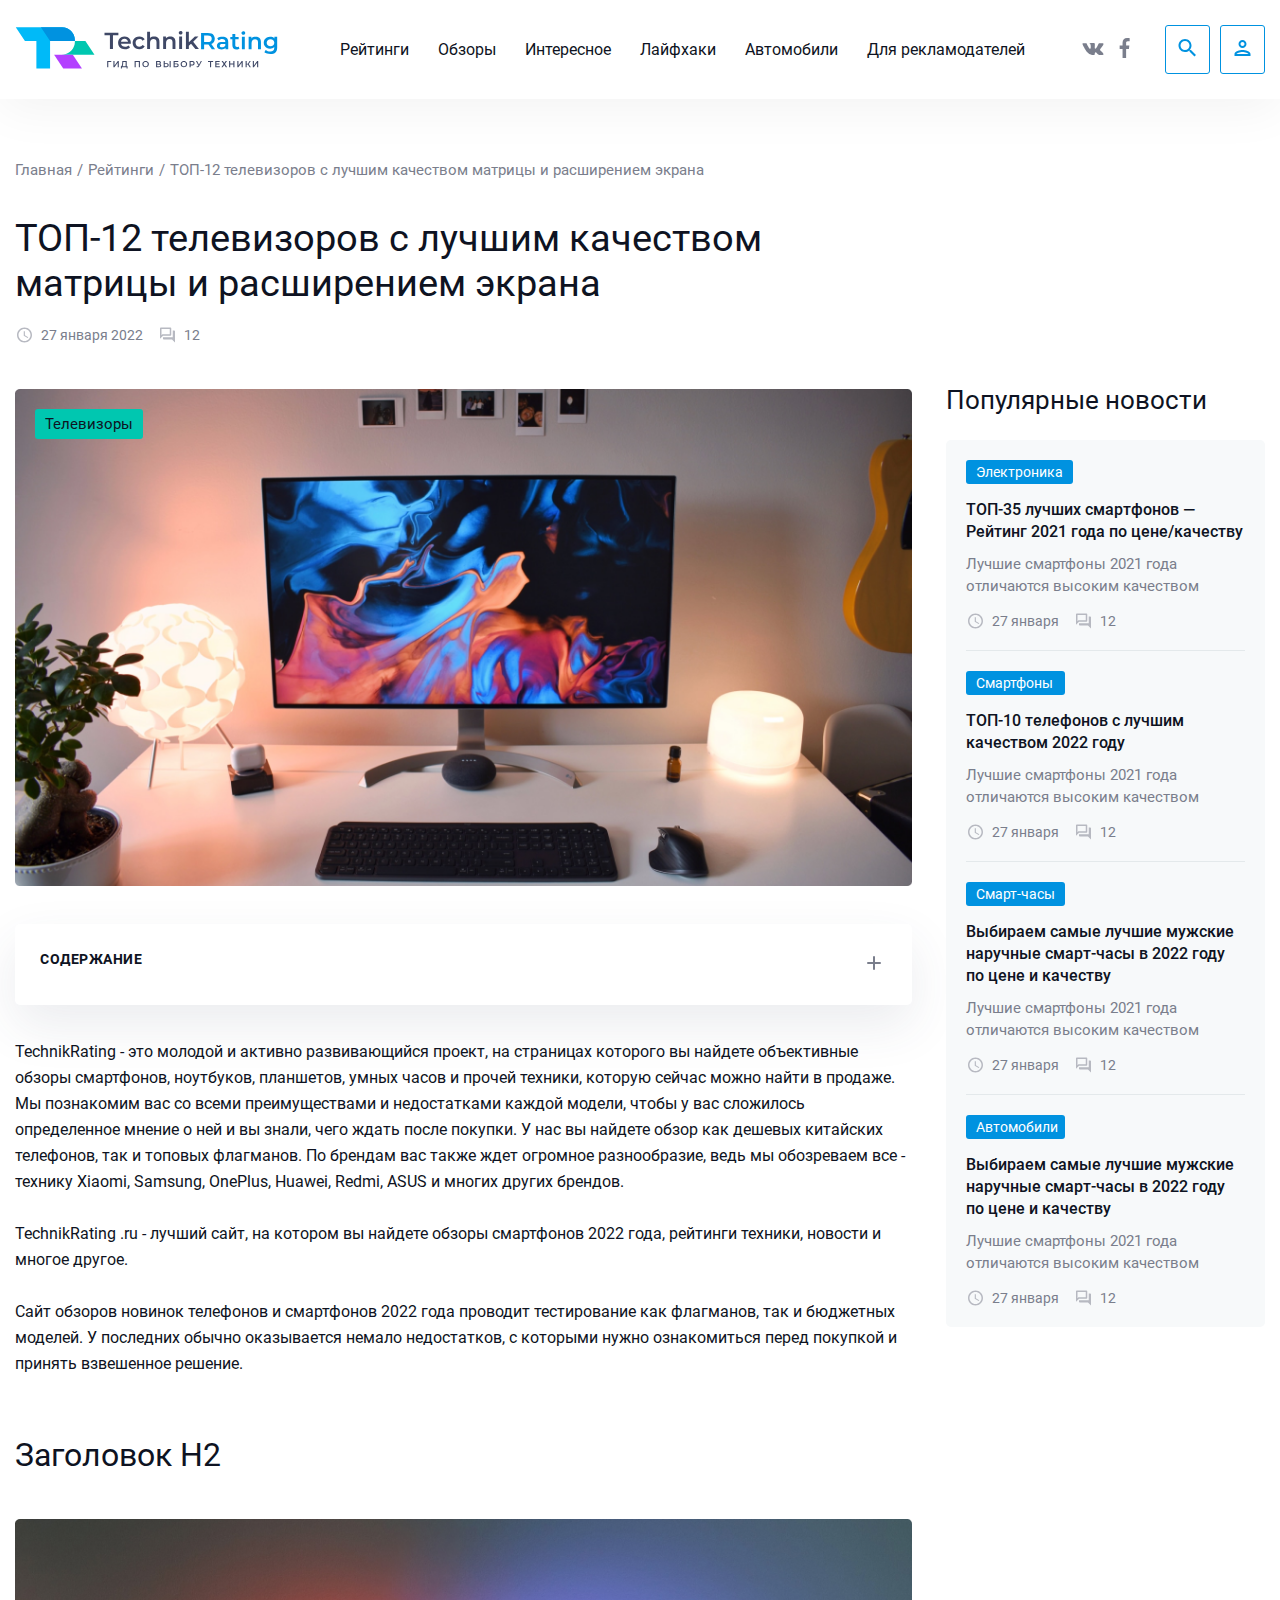
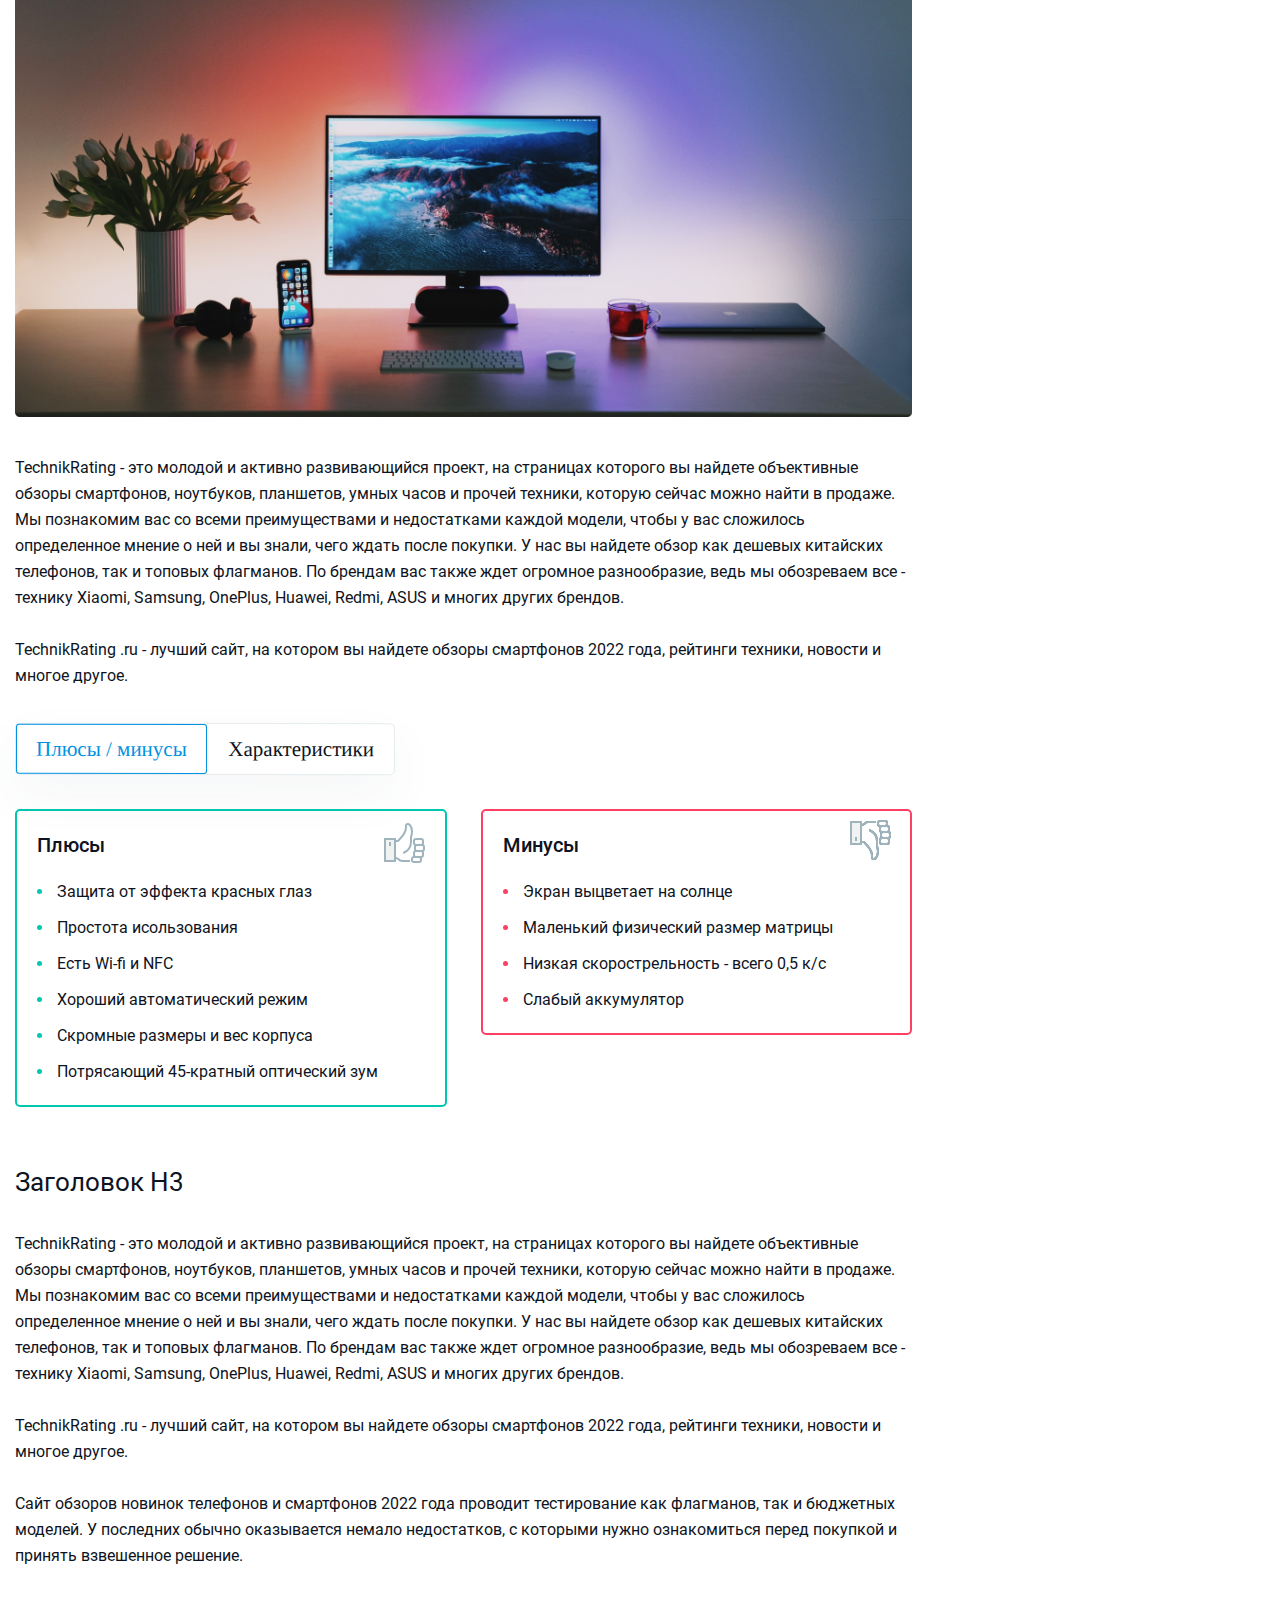
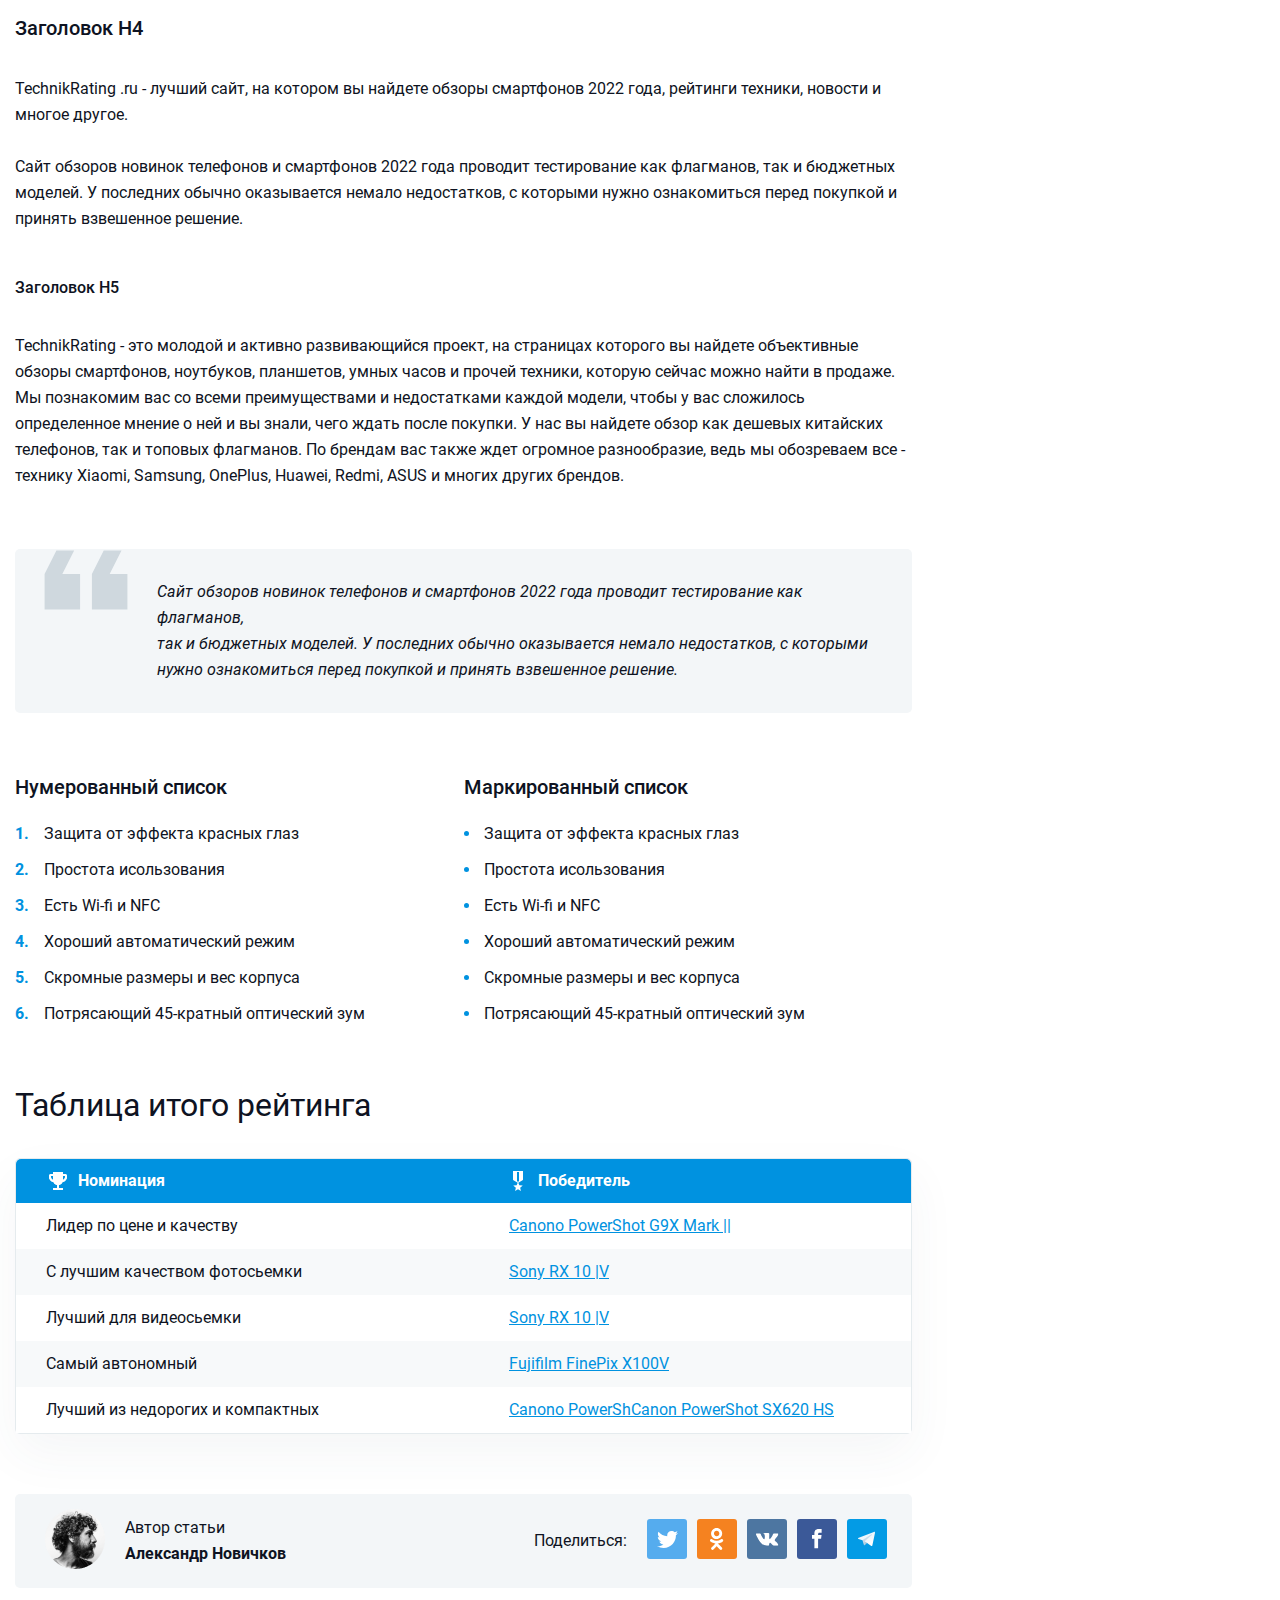
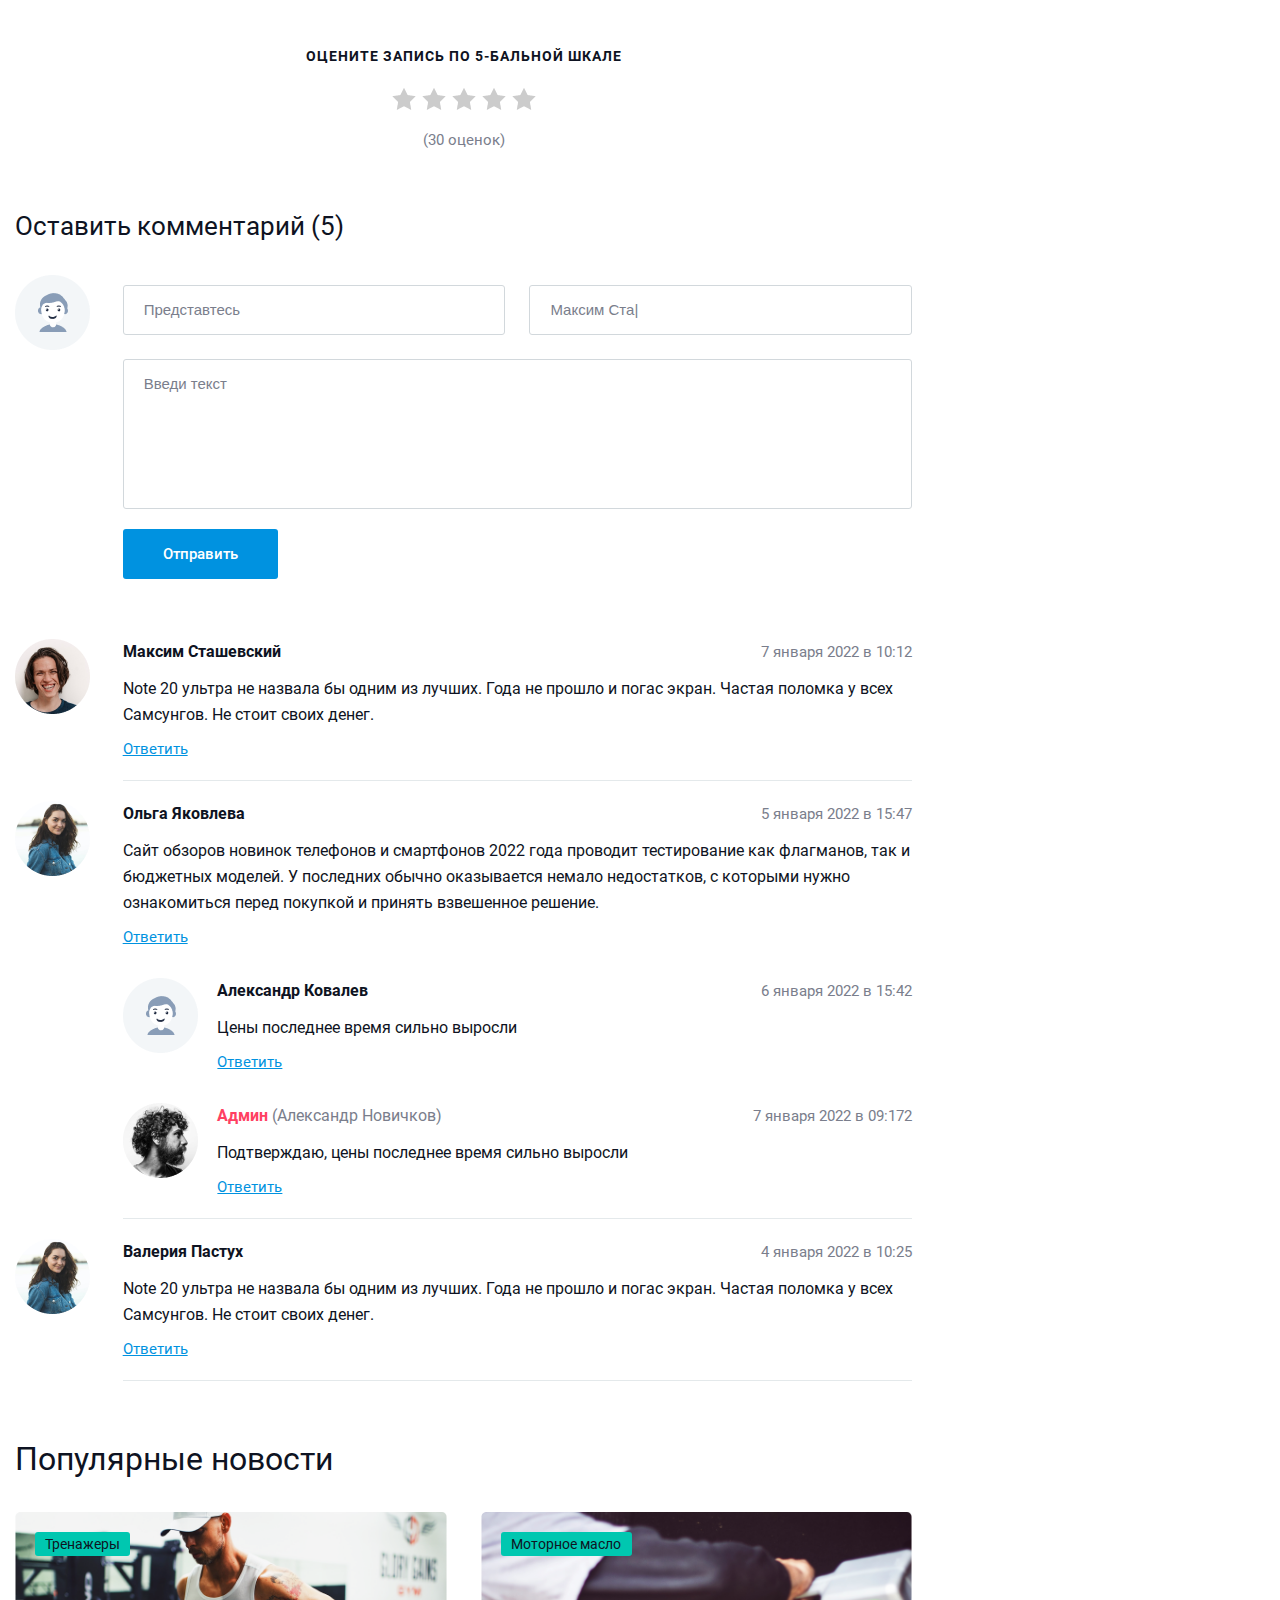
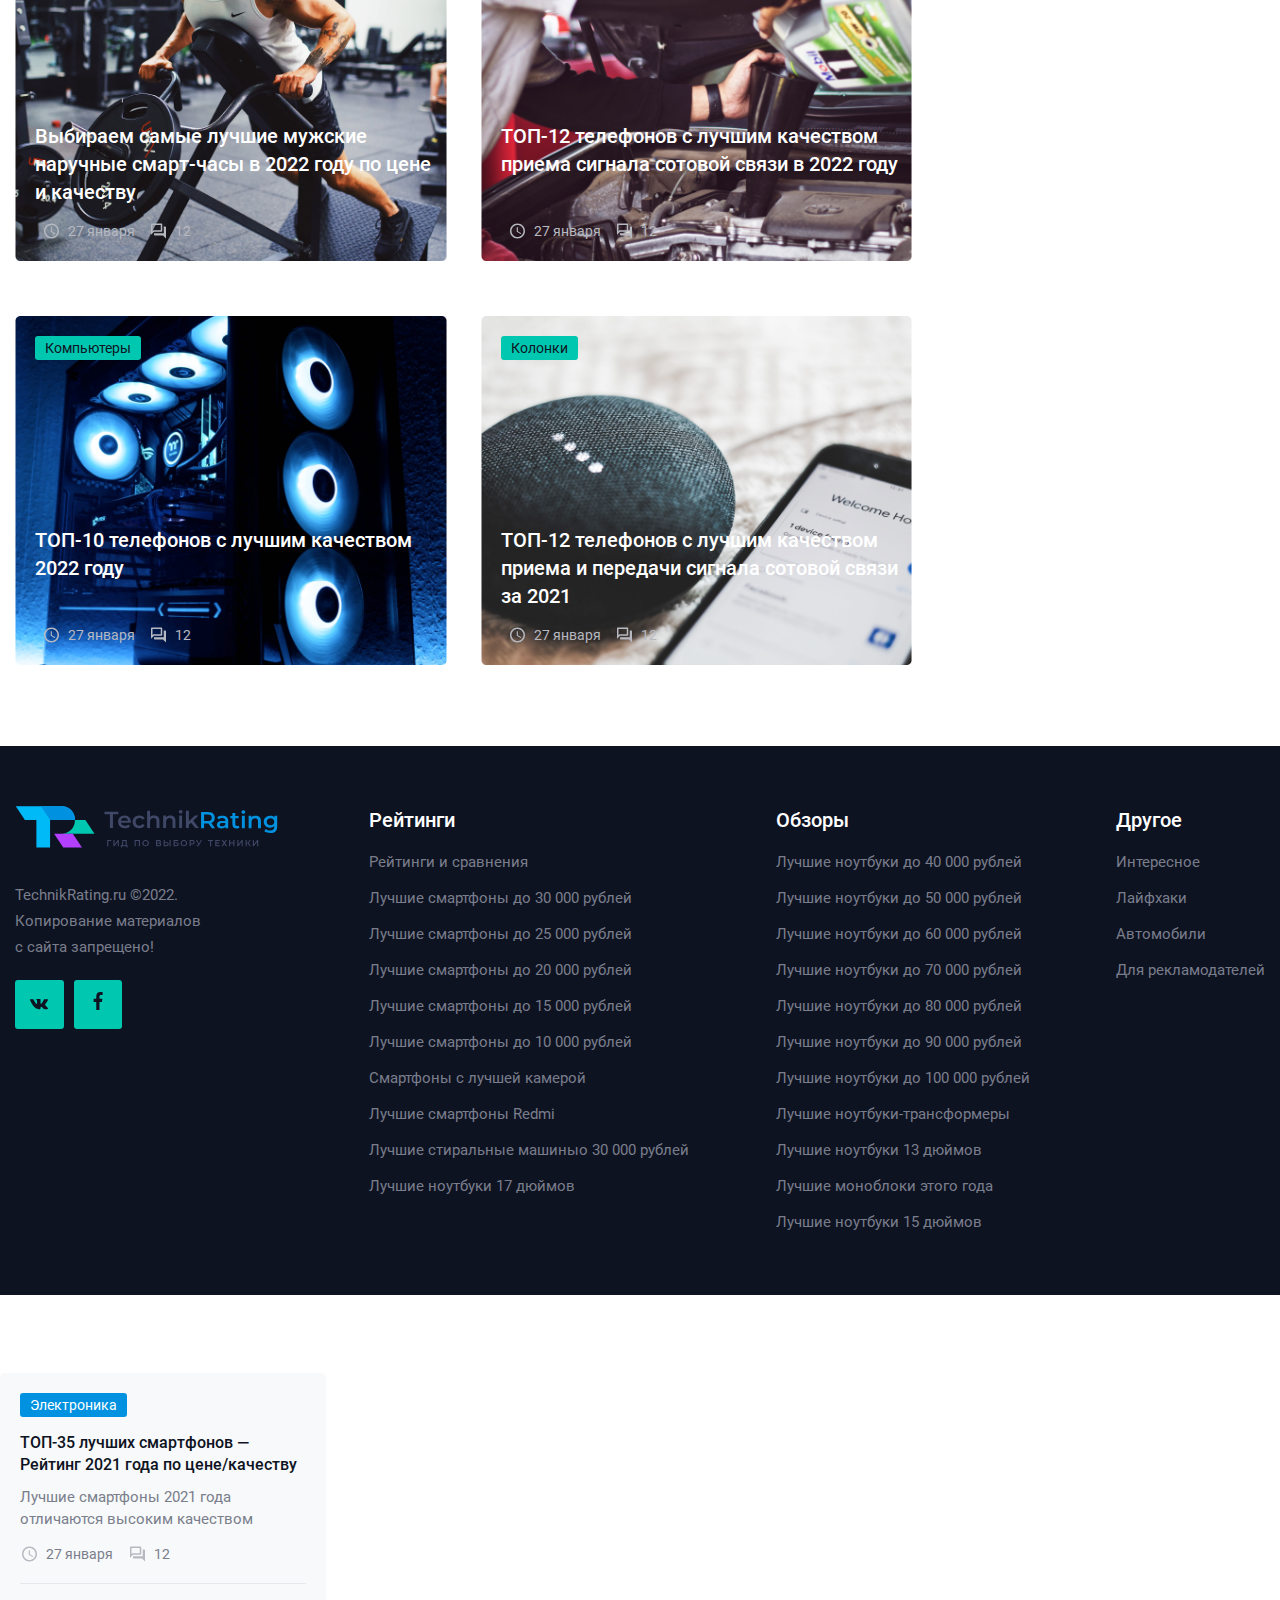
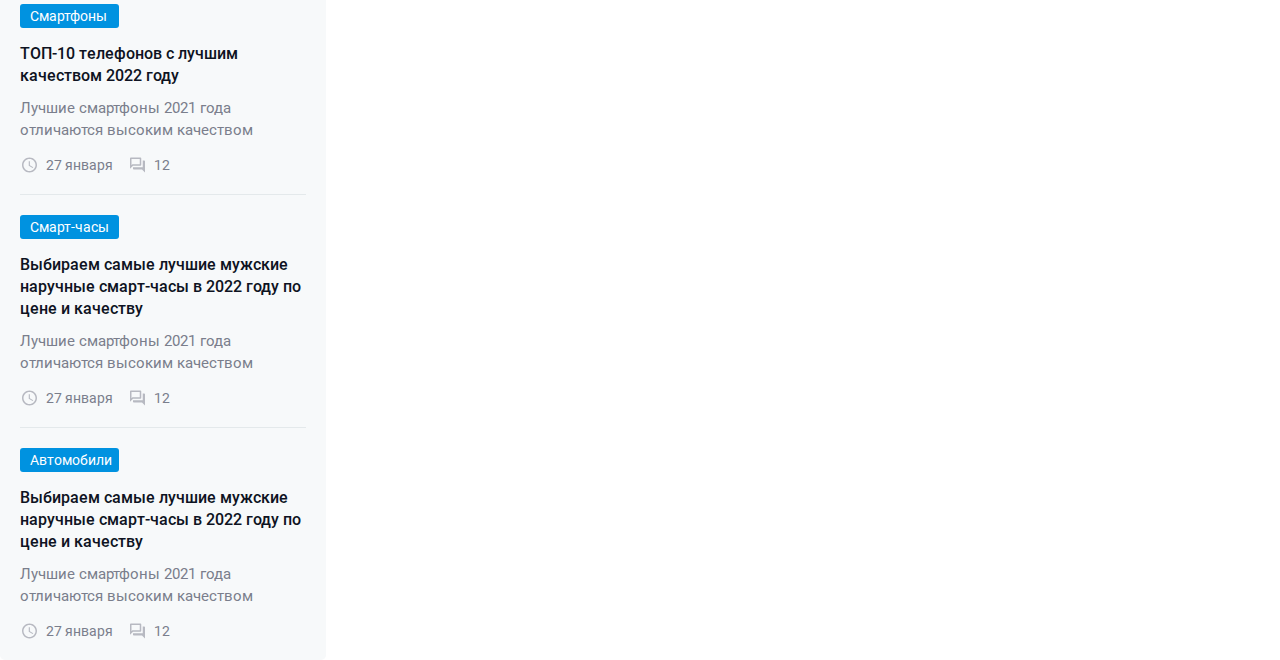
==== index2.html @ 838175ae "Add files via upload" ====
<!DOCTYPE html>
<html lang="en">
<head>
	<title></title>
	<meta charset="utf-8">
	<meta http-equiv="X-UA-Compatible" content="IE=edge">
  <meta name="viewport" content="width=device-width, initial-scale=1">
	<link rel="stylesheet" type="text/css" href="css/main.css">
	<link rel="stylesheet" type="text/css" href="css/media.css">
     
  
</head>
<body>
	<header class="header">






		<nav class="mt-mobile nav-open">
         
          	<div class="mt-munu-mb">
	          	
				<div class="header-navigation-wr">
					<div class="header-navigation">
						<div class="accordion">
			
							<div class="item">
							
								<p class="text">
									Рейтинги
									<svg width="12" height="11" class="icon" viewBox="0 0 12 11" fill="none" xmlns="http://www.w3.org/2000/svg">
									<g clip-path="url(#clip0_16_206)">
									<line x1="6" y1="2.18557e-08" x2="6" y2="11" stroke="#0E1322"/>
									<line x1="0.5" y1="5.5" x2="11.5" y2="5.5" stroke="#0E1322"/>
									</g>
									<defs>
									<clipPath id="clip0_16_206">
									<rect width="11" height="11" fill="white" transform="translate(0.5)"/>
									</clipPath>
									</defs>
									</svg>
								</p>
								
								<div class="hidden-box">
									<p>
										<ul class="accordion-ul">
											<li class="accordion-li">
												<a href="#">Смартфоны</a>
											</li>
											<li class="accordion-li">
												<a href="#">Компьютеры</a>
											</li>
											<li class="accordion-li">
												<a href="#">Смарт-часы</a>
											</li>
											<li class="accordion-li">
												<a href="#">Моторное масло</a>
											</li>
											<li class="accordion-li">
												<a href="#">Тренажеры</a>
											</li>
										</ul> 

									</p>
									
								</div>
							</div>

							<div class="item">
							
								<p class="text">
									Обзоры
									<svg width="12" height="11" class="icon" viewBox="0 0 12 11" fill="none" xmlns="http://www.w3.org/2000/svg">
									<g clip-path="url(#clip0_16_206)">
									<line x1="6" y1="2.18557e-08" x2="6" y2="11" stroke="#0E1322"/>
									<line x1="0.5" y1="5.5" x2="11.5" y2="5.5" stroke="#0E1322"/>
									</g>
									<defs>
									<clipPath id="clip0_16_206">
									<rect width="11" height="11" fill="white" transform="translate(0.5)"/>
									</clipPath>
									</defs>
									</svg>
								</p>
								
								<div class="hidden-box">
									<p>
										<ul class="accordion-ul">
											<li class="accordion-li">
												<a href="#">Смартфоны</a>
											</li>
											<li class="accordion-li">
												<a href="#">Компьютеры</a>
											</li>
											<li class="accordion-li">
												<a href="#">Смарт-часы</a>
											</li>
											<li class="accordion-li">
												<a href="#">Моторное масло</a>
											</li>
											<li class="accordion-li">
												<a href="#">Тренажеры</a>
											</li>
										</ul>

									</p>
									
								</div>
							</div>
						</div>
						<nav>
							<ul class="burger-ul">
								<li class="burger-li">
									<a href="#">Интересное</a>
								</li>
								<li class="burger-li">
									<a href="#">Автомобили</a>
								</li>
								<li class="burger-li">
									<a href="#">Для рекламодателей</a>
								</li>
							</ul>
						</nav>
						<div class="burger-buttons">
						<button class="header-button">
							<img src="images/search.svg" alt="">
						</button>
						<button class="header-button2">
							<img src="images/chel.svg" alt="">
							<img src="images/chel-h.svg" alt="">
						</button>
						</div>
						<div class="burger-social">
							<ul class="header-ul">
							<li class="header-li2">
								<a href="#">
									<img src="images/header-link.svg" alt="">
									<img src="images/header-link-h.svg" alt="">
								</a>
							</li>
							<li class="header-li2">
								<a href="#">
									<img src="images/header-link2.svg" alt="">
									<img src="images/header-link2-h.svg" alt="">
								</a>
							</li> 
						</ul>
						</div>
					
					</div>
						
				</div>	
			</div>	
             

 
          

        </nav>

   

      
   


		<div class="container">
			<div class="header-wrap">
				<div class="burger">
			        <i><svg width="45" height="45" viewBox="0 0 45 45" fill="none" xmlns="http://www.w3.org/2000/svg">
					<rect x="0.5" y="0.5" width="44" height="44" rx="2.5" fill="white" stroke="#0092E0"/>
					<path d="M14 29H32V27H14V29ZM14 24H32V22H14V24ZM14 17V19H32V17H14Z" fill="#0092E0"/>
					</svg>
					</i>
			        <i><svg width="45" height="45" viewBox="0 0 45 45" fill="none" xmlns="http://www.w3.org/2000/svg">
					<rect width="45" height="45" rx="3" fill="#0092E0"/>
					<path d="M30 17.41L28.59 16L23 21.59L17.41 16L16 17.41L21.59 23L16 28.59L17.41 30L23 24.41L28.59 30L30 28.59L24.41 23L30 17.41Z" fill="white"/>
					</svg>

			        </i> 
			      </div>
				<div class="header-logo">
					<a href="#">
						<img src="images/logo.svg" alt="">
					</a>
				</div>
				<div class="header-nav">
					<div class="main-menu hidden-xs">
						<nav>
							<ul class="menu">
								<li><a href="#">Рейтинги <i class="fa fa-angle-down" aria-hidden="true"></i></a>
								    <ul>
								    	<li><a href="#">Рейтинги и сравнения</a></li>
                                        <li><a href="#">Лучшие смартфоны до 30 000 рублей<span><i class="fa fa-angle-right"></i></span></a>
										    <ul>
												<li><a href="#">Лучшие смартфоны Redmi</a></li>
												<li><a href="#">Лучшие стиральные машиныо 30 000 рублей</a></li>
												<li><a href="#">Лучшие ноутбуки 17 дюймов</a></li>
											</ul>
										</li>
										<li><a href="#">Лучшие смартфоны до 25 000 рублей<span><i class="fa fa-angle-right"></i></span></a>
										    <ul>
												<li><a href="#">Лучшие смартфоны Redmi</a></li>
												<li><a href="#">Лучшие стиральные машиныо 30 000 рублей</a></li>
												<li><a href="#">Лучшие ноутбуки 17 дюймов</a></li>
											</ul>
										</li>
										<li><a href="#">Лучшие смартфоны до 20 000 рублей</a></li>
										<li><a href="#">Лучшие смартфоны до 15 000 рублей<span><i class="fa fa-angle-right"></i></span></a>
										    <ul>
												<li><a href="#">Лучшие смартфоны Redmi</a></li>
												<li><a href="#">Лучшие стиральные машиныо 30 000 рублей</a></li>
												<li><a href="#">Лучшие ноутбуки 17 дюймов</a></li>
											</ul>
										</li>
										<li><a href="#">Лучшие смартфоны до 10 000 рублей</a></li>
										<li><a href="#">Смартфоны с лучшей камерой</a></li>
										<li><a href="#">Лучшие смартфоны Redmi</a></li>
										<li><a href="#">Лучшие стиральные машиныо 30 000 рублей</a></li>
										<li><a href="#">Лучшие ноутбуки 17 дюймов</a></li>
									</ul>
								</li>
								<li><a href="#">Обзоры <i class="fa fa-angle-down" aria-hidden="true"></i></a>
								    <ul>
								    	<li><a href="#">Рейтинги и сравнения</a></li>
                                        <li><a href="#">Лучшие смартфоны до 30 000 рублей<span><i class="fa fa-angle-right"></i></span></a>
										    <ul>
												<li><a href="#">Лучшие смартфоны Redmi</a></li>
												<li><a href="#">Лучшие стиральные машиныо 30 000 рублей</a></li>
												<li><a href="#">Лучшие ноутбуки 17 дюймов</a></li>
											</ul>
										</li>
										<li><a href="#">Лучшие смартфоны до 25 000 рублей<span><i class="fa fa-angle-right"></i></span></a>
										    <ul>
												<li><a href="#">Лучшие смартфоны Redmi</a></li>
												<li><a href="#">Лучшие стиральные машиныо 30 000 рублей</a></li>
												<li><a href="#">Лучшие ноутбуки 17 дюймов</a></li>
											</ul>
										</li>
										<li><a href="#">Лучшие смартфоны до 20 000 рублей</a></li>
										<li><a href="#">Лучшие смартфоны до 15 000 рублей<span><i class="fa fa-angle-right"></i></span></a>
										    <ul>
												<li><a href="#">Лучшие смартфоны Redmi</a></li>
												<li><a href="#">Лучшие стиральные машиныо 30 000 рублей</a></li>
												<li><a href="#">Лучшие ноутбуки 17 дюймов</a></li>
											</ul>
										</li>
										<li><a href="#">Лучшие смартфоны до 10 000 рублей</a></li>
										<li><a href="#">Смартфоны с лучшей камерой</a></li>
										<li><a href="#">Лучшие смартфоны Redmi</a></li>
										<li><a href="#">Лучшие стиральные машиныо 30 000 рублей</a></li>
										<li><a href="#">Лучшие ноутбуки 17 дюймов</a></li>
									</ul>
								</li>
								<li><a href="#">Интересное</a></li>
								<li><a href="#">Лайфхаки</a></li>
								<li><a href="#">Автомобили</a></li>
								<li><a href="#">Для рекламодателей</a></li>
								
							</ul>
						</nav>
					</div>
				</div>
				<div class="header-links">
					<div class="header-link">
						<ul class="header-ul">
							<li class="header-li2">
								<a href="#">
									<img src="images/header-link.svg" alt="">
									<img src="images/header-link-h.svg" alt="">
								</a>
							</li>
							<li class="header-li2">
								<a href="#">
									<img src="images/header-link2.svg" alt="">
									<img src="images/header-link2-h.svg" alt="">
								</a>
							</li> 
						</ul>
					</div>
					<div class="header-buttons">
						<button class="header-button">
							<img src="images/search.svg" alt="">
						</button>
						<button class="header-button2">
							<img src="images/chel.svg" alt="">
							<img src="images/chel-h.svg" alt="">
						</button>
					</div>
				</div>
			</div>
		</div>
	</header>


	<section class="internal">
		<div class="container">
			<div class="internal-wrap">
			<div class="internal-left">
				<div class="internal-link-wrap">
					<a class="internal-link" href="#">
						Главная
					</a>
					<p class="internal-link-defiz">/</p>
					<a class="internal-link" href="#">
						Рейтинги
					</a>
					<p class="internal-link-defiz">/</p>
					<a class="internal-link" href="#">
						ТОП-12 телевизоров с лучшим качеством матрицы и расширением экрана
					</a>
				</div>
				<div class="internal-title">
					ТОП-12 телевизоров с лучшим качеством матрицы и расширением экрана
				</div>
				<div class="internal-info-wrap">
					<div class="work-link-data">
						<img src="images/data2.svg" alt="">
						27 января 2022
					</div>
					<div class="work-link-comment">
						<img src="images/komment2.svg" alt="">
						12
					</div>
				</div>
				<div class="internal-img">
					<img src="images/internal-img.png" alt="">
					<div class="internal-absolute">Телевизоры</div>
				</div>
				<div class="internal-accordion">
					<div class="accordion-border">
						<div class='sidebar-1'> 
				  		<div class='sidebar-menu2'>Содержание<div class='expand'></div></div>
						<div class='sub-menu'>
				  		<div class="content-wrap">
				  			<div class="content-number">1.</div>
				  			<a class="content-link" href="#">
				  				Рейтинг лучших видеокамер 2021-2022 года
				  			</a>
				  		</div>
				  		<div class="content-wrap">
				  			<div class="content-number">2.</div>
				  			<a class="content-link" href="#">
				  				Как выбрать видеокамеру?
				  			</a>
				  		</div>
				  		<div class="content-wrap">
				  			<div class="content-number">3.</div>
				  			<a class="content-link" href="#">
				  				Лучшие видеокамеры по цене/качеству на 2021-2022 год
				  			</a>
				  		</div>
				  		<div class="content-wrap2">
				  			<div class="content-number">3.1</div>
				  			<a class="content-link" href="#">
				  				Лучшие видеокамеры по цене/качеству на 2021-2022 год
				  			</a>
				  		</div>
				  		<div class="content-wrap2">
				  			<div class="content-number">3.2</div>
				  			<a class="content-link" href="#">
				  				Лучшие видеокамеры по цене/качеству на 2021-2022 год
				  			</a>
				  		</div>
				  		<div class="content-wrap2">
				  			<div class="content-number">3.3</div>
				  			<a class="content-link" href="#">
				  				Лучшие видеокамеры по цене/качеству на 2021-2022 год
				  			</a>
				  		</div>
				  		<div class="content-wrap2">
				  			<div class="content-number">3.4</div>
				  			<a class="content-link" href="#">
				  				Лучшие видеокамеры по цене/качеству на 2021-2022 год
				  			</a>
				  		</div>
				  		<div class="content-wrap">
				  			<div class="content-number">4.</div>
				  			<a class="content-link" href="#">
				  				Лучшие Full HD 1080p видеокамеры
				  			</a>
				  		</div>
						</div>

						</div>
					</div>
				</div>
				<div class="internal-suptitle">
					TechnikRating - это молодой и активно развивающийся проект, на страницах которого вы найдете объективные обзоры смартфонов, ноутбуков, планшетов, умных часов и прочей техники, которую сейчас можно найти в продаже. Мы познакомим вас со всеми преимуществами и недостатками каждой модели, чтобы у вас сложилось определенное мнение о ней и вы знали, чего ждать после покупки. У нас вы найдете обзор как дешевых китайских телефонов, так и топовых флагманов. По брендам вас также ждет огромное разнообразие, ведь мы обозреваем все - технику Xiaomi, Samsung, OnePlus, Huawei, Redmi, ASUS и многих других брендов. <br><br>TechnikRating .ru - лучший сайт, на котором вы найдете обзоры смартфонов 2022 года, рейтинги техники, новости и многое другое. <br><br>Сайт обзоров новинок телефонов и смартфонов 2022 года проводит тестирование как флагманов, так и бюджетных моделей. У последних обычно оказывается немало недостатков, с которыми нужно ознакомиться перед покупкой и принять взвешенное решение.
				</div>
				<div class="internal-title2">
					Заголовок H2
				</div>
				<div class="internal-img">
					<img src="images/internal-img2.png" alt="">
				</div>
				<div class="internal-suptitle">
					TechnikRating - это молодой и активно развивающийся проект, на страницах которого вы найдете объективные обзоры смартфонов, ноутбуков, планшетов, умных часов и прочей техники, которую сейчас можно найти в продаже. Мы познакомим вас со всеми преимуществами и недостатками каждой модели, чтобы у вас сложилось определенное мнение о ней и вы знали, чего ждать после покупки. У нас вы найдете обзор как дешевых китайских телефонов, так и топовых флагманов. По брендам вас также ждет огромное разнообразие, ведь мы обозреваем все - технику Xiaomi, Samsung, OnePlus, Huawei, Redmi, ASUS и многих других брендов. <br><br>TechnikRating .ru - лучший сайт, на котором вы найдете обзоры смартфонов 2022 года, рейтинги техники, новости и многое другое.
				</div>
				<div class="internal-tabs">
					<ul class="tabs">
		              <li class="tab-link current" data-tab="tab-1">Плюсы / минусы</li>
		              <li class="tab-link mobila-padding" data-tab="tab-2">Характеристики</li>
		             
		              
            		</ul>
            		<div id="tab-1" class="tab-content current">
            			<div class="tab-wrap">
            				<div class="tab-block">
            					<div class="tab-border">
            						<div class="tab-title">
            							Плюсы
            						</div>
            						<div class="tab-plus-block">
            							<div class="plus-block-wrap">
            								<div class="tab-elipse"></div>
            								<div class="tab-suptitle">
            									Защита от эффекта красных глаз
            								</div>
            							</div>
            							<div class="plus-block-wrap">
            								<div class="tab-elipse"></div>
            								<div class="tab-suptitle">
            									Простота исользования
            								</div>
            							</div>
            							<div class="plus-block-wrap">
            								<div class="tab-elipse"></div>
            								<div class="tab-suptitle">
            									Есть Wi-fi и NFC
            								</div>
            							</div>
            							<div class="plus-block-wrap">
            								<div class="tab-elipse"></div>
            								<div class="tab-suptitle">
            									Хороший автоматический режим
            								</div>
            							</div>
            							<div class="plus-block-wrap">
            								<div class="tab-elipse"></div>
            								<div class="tab-suptitle">
            									Скромные размеры и вес корпуса
            								</div>
            							</div>
            							<div class="plus-block-wrap">
            								<div class="tab-elipse"></div>
            								<div class="tab-suptitle">
            									Потрясающий 45-кратный оптический зум
            								</div>
            							</div>
            						</div>
            					</div>
            				</div>
            				<div class="tab-block2">
            					<div class="tab-border2">
            						<div class="tab-title">
            							Минусы
            						</div>
            						<div class="tab-plus-block">
            							<div class="plus-block-wrap">
            								<div class="tab-elipse2"></div>
            								<div class="tab-suptitle">
            									Экран выцветает на солнце
            								</div>
            							</div>
            							<div class="plus-block-wrap">
            								<div class="tab-elipse2"></div>
            								<div class="tab-suptitle">
            									Маленький физический размер матрицы
            								</div>
            							</div>
            							<div class="plus-block-wrap">
            								<div class="tab-elipse2"></div>
            								<div class="tab-suptitle">
            									Низкая скорострельность - всего 0,5 к/с
            								</div>
            							</div>
            							<div class="plus-block-wrap">
            								<div class="tab-elipse2"></div>
            								<div class="tab-suptitle">
            									Слабый аккумулятор
            								</div>
            							</div>
            							
            							
            						</div>
            					</div>
            				</div>
            			</div>
		            </div>
		            <div id="tab-2" class="tab-content">

		            </div>
				</div>
				<div class="internal-title3">Заголовок H3</div>
				<div class="internal-suptitle">
					TechnikRating - это молодой и активно развивающийся проект, на страницах которого вы найдете объективные обзоры смартфонов, ноутбуков, планшетов, умных часов и прочей техники, которую сейчас можно найти в продаже. Мы познакомим вас со всеми преимуществами и недостатками каждой модели, чтобы у вас сложилось определенное мнение о ней и вы знали, чего ждать после покупки. У нас вы найдете обзор как дешевых китайских телефонов, так и топовых флагманов. По брендам вас также ждет огромное разнообразие, ведь мы обозреваем все - технику Xiaomi, Samsung, OnePlus, Huawei, Redmi, ASUS и многих других брендов. <br><br>TechnikRating .ru - лучший сайт, на котором вы найдете обзоры смартфонов 2022 года, рейтинги техники, новости и многое другое. <br><br>Сайт обзоров новинок телефонов и смартфонов 2022 года проводит тестирование как флагманов, так и бюджетных моделей. У последних обычно оказывается немало недостатков, с которыми нужно ознакомиться перед покупкой и принять взвешенное решение.
				</div>
				<div class="internal-title4">Заголовок H4</div>
				<div class="internal-suptitle">
					TechnikRating .ru - лучший сайт, на котором вы найдете обзоры смартфонов 2022 года, рейтинги техники, новости и многое другое. <br><br>Сайт обзоров новинок телефонов и смартфонов 2022 года проводит тестирование как флагманов, так и бюджетных моделей. У последних обычно оказывается немало недостатков, с которыми нужно ознакомиться перед покупкой и принять взвешенное решение.
				</div>
				<div class="internal-title5">Заголовок H5</div>
				<div class="internal-suptitle">
					TechnikRating - это молодой и активно развивающийся проект, на страницах которого вы найдете объективные обзоры смартфонов, ноутбуков, планшетов, умных часов и прочей техники, которую сейчас можно найти в продаже. Мы познакомим вас со всеми преимуществами и недостатками каждой модели, чтобы у вас сложилось определенное мнение о ней и вы знали, чего ждать после покупки. У нас вы найдете обзор как дешевых китайских телефонов, так и топовых флагманов. По брендам вас также ждет огромное разнообразие, ведь мы обозреваем все - технику Xiaomi, Samsung, OnePlus, Huawei, Redmi, ASUS и многих других брендов.
				</div>
				<div class="internal-italic">
					<div class="italic-border">
						<div class="italic-wrap">
							<div class="italic-img">
								<img src="images/italic-img.svg" alt="">
							</div>
							<div class="italic-title">
								Сайт обзоров новинок телефонов и смартфонов 2022 года проводит тестирование как флагманов, <br>так и бюджетных моделей. У последних обычно оказывается немало недостатков, с которыми <br>нужно ознакомиться перед покупкой и принять взвешенное решение.
							</div>
						</div>
					</div>
				</div>
				<div class="internal-list">
					<div class="list-wrap">
						<div class="list-block">
							<div class="list-title">
								Нумерованный список 
							</div>
							<div class="list-block-wrap">
								<div class="list-number">1.</div>
								<div class="list-suptitle">
									Защита от эффекта красных глаз
								</div>
							</div>
							<div class="list-block-wrap">
								<div class="list-number">2.</div>
								<div class="list-suptitle">
									Простота исользования
								</div>
							</div>
							<div class="list-block-wrap">
								<div class="list-number">3.</div>
								<div class="list-suptitle">
									Есть Wi-fi и NFC
								</div>
							</div>
							<div class="list-block-wrap">
								<div class="list-number">4.</div>
								<div class="list-suptitle">
									Хороший автоматический режим
								</div>
							</div>
							<div class="list-block-wrap">
								<div class="list-number">5.</div>
								<div class="list-suptitle">
									Скромные размеры и вес корпуса
								</div>
							</div>
							<div class="list-block-wrap">
								<div class="list-number">6.</div>
								<div class="list-suptitle">
									Потрясающий 45-кратный оптический зум
								</div>
							</div>
						</div>
						<div class="list-block">
							<div class="list-title">
								Маркированный список 
							</div>
							<div class="list-block-wrap">
								<div class="list-elipse"></div>
								<div class="list-suptitle">
									Защита от эффекта красных глаз
								</div>
							</div>
							<div class="list-block-wrap">
								<div class="list-elipse"></div>
								<div class="list-suptitle">
									Простота исользования
								</div>
							</div>
							<div class="list-block-wrap">
								<div class="list-elipse"></div>
								<div class="list-suptitle">
									Есть Wi-fi и NFC
								</div>
							</div>
							<div class="list-block-wrap">
								<div class="list-elipse"></div>
								<div class="list-suptitle">
									Хороший автоматический режим
								</div>
							</div>
							<div class="list-block-wrap">
								<div class="list-elipse"></div>
								<div class="list-suptitle">
									Скромные размеры и вес корпуса
								</div>
							</div>
							<div class="list-block-wrap">
								<div class="list-elipse"></div>
								<div class="list-suptitle">
									Потрясающий 45-кратный оптический зум
								</div>
							</div>
						</div>
					</div>
				</div>
				<div class="internal-rating">
					<div class="rating-title">Таблица итого рейтинга</div>
					<div class="rating-block">
						<div class="rating-border">
							<div class="rating-wrap">
								<div class="rating-header">
									<img src="images/rating-img.svg" alt="">
									Номинация
								</div>
								<div class="rating-header2">
									<img src="images/rating-img2.svg" alt="">
									Победитель
								</div>
							</div>
							<div class="rating-wrap2">
								<div class="rating-suptitle">
									Лидер по цене и качеству
								</div>
								<a class="rating-link" href="#">
									Canono PowerShot G9X Mark ||
								</a>
							</div>
							<div class="rating-wrap3">
								<div class="rating-suptitle">
									С лучшим качеством фотосьемки
								</div>
								<a class="rating-link" href="#">
									Sony RX 10 |V
								</a>
							</div>
							<div class="rating-wrap2">
								<div class="rating-suptitle">
									Лучший для видеосьемки
								</div>
								<a class="rating-link" href="#">
									Sony RX 10 |V
								</a>
							</div>
							<div class="rating-wrap3">
								<div class="rating-suptitle">
									Самый автономный
								</div>
								<a class="rating-link" href="#">
									Fujifilm FinePix X100V
								</a>
							</div>
							<div class="rating-wrap2">
								<div class="rating-suptitle">
									Лучший из недорогих и компактных
								</div>
								<a class="rating-link" href="#">
									Canono PowerShCanon PowerShot SX620 HS
								</a>
							</div>
						</div>
					</div>
				</div>
				<div class="article-author">
					<div class="author-border">
						<div class="author-wrap">
							<div class="author-block">
								<div class="author-img">
									<img src="images/author-img.png" alt="">
								</div>
								<div class="author-text">
									<div class="author-title">Автор статьи</div>
									<div class="author-name">
										Александр Новичков
									</div>
								</div>
							</div>
							<div class="author-block">
								<div class="author-link-title">
									Поделиться:
								</div>
								<div class="author-link">
									<ul class="author-ul">
										<li class="author-li">
											 <a href="#">
											 	<img src="images/author-link-img.svg" alt="">
											 </a>
										</li>
										<li class="author-li">
											 <a href="#">
											 	<img src="images/author-link-img2.svg" alt="">
											 </a>
										</li>
										<li class="author-li">
											 <a href="#">
											 	<img src="images/author-link-img3.svg" alt="">
											 </a>
										</li>
										<li class="author-li">
											 <a href="#">
											 	<img src="images/author-link-img4.svg" alt="">
											 </a>
										</li>
										<li class="author-li">
											 <a href="#">
											 	<img src="images/author-link-img5.svg" alt="">
											 </a>
										</li>
									</ul>
								</div>
							</div>
						</div>
					</div>
				</div>
				<div class="internal-grade">
					Оцените запись по 5-бальной шкале
				</div>
				<div class="grade-stars">
					<form>
						<div class="stars">
							<input type="radio" name="star" class="star-1" id="star-1" />
							<label class="star-1" for="star-1">1</label>
							<input type="radio" name="star" class="star-2" id="star-2" />
							<label class="star-2" for="star-2">2</label>
							<input type="radio" name="star" class="star-3" id="star-3" />
							<label class="star-3" for="star-3">3</label>
							<input type="radio" name="star" class="star-4" id="star-4" />
							<label class="star-4" for="star-4">4</label>
							<input type="radio" name="star" class="star-5" id="star-5" />
							<label class="star-5" for="star-5">5</label>
							<span></span>
						</div>
					</form>
				</div>
				<div class="grade-suptitle">
					(30 оценок)
				</div>
				<div class="internal-comments">
					<div class="comments-title">
						Оставить комментарий (5)
					</div>
					<div class="comments-inputs-wrap">
						<div class="comment-input-img">
							<img src="images/comments-input-img.png" alt="">
						</div>
						<div class="comments-inputs">
							<div class="comments-input-wrap">
								<div class="comments-input-block">
									<input class="comment-input" type="text" size="40" placeholder="Представтесь">
								</div>
								<div class="comments-input-block2">
									<input class="comment-input" type="text" size="40" placeholder="Максим Ста|">
								</div>
							</div>
							<input class="comment-input2" type="text" size="40" placeholder="Введи текст">
							<button class="comment-button">Отправить</button>
						</div>
					</div>
					<div class="comments">
						<div class="comments-user">
							<div class="user-wrap">
								<div class="user-img">
									<img src="images/user-img.png" alt="">
								</div>
								<div class="user-text">
									<div class="user-name-wrap">
										<div class="user-name">
											Максим Сташевский
										</div>
										<div class="user-data">
											7 января 2022 в 10:12
										</div>
									</div>
									<div class="user-comment">
										Note 20 ультра не назвала бы одним из лучших. Года не прошло и погас экран. Частая поломка у всех Самсунгов. Не стоит своих денег.
									</div>
									<div class="user-link">
										<a href="#">Ответить</a>
									</div>
								</div>
							</div>
						</div>
						<div class="comments-user">
							<div class="user-wrap">
								<div class="user-img">
									<img src="images/user-img2.png" alt="">
								</div>
								<div class="user-text">
									<div class="user-name-wrap">
										<div class="user-name">
											Ольга Яковлева
										</div>
										<div class="user-data">
											5 января 2022 в 15:47
										</div>
									</div>
									<div class="user-comment">
										Сайт обзоров новинок телефонов и смартфонов 2022 года проводит тестирование как флагманов, так и бюджетных моделей. У последних обычно оказывается немало недостатков, с которыми нужно ознакомиться перед покупкой и принять взвешенное решение.
									</div>
									<div class="user-link">
										<a href="#">Ответить</a>
									</div>
									<div class="user-response">
										<div class="comments-user2">
											<div class="user-wrap">
												<div class="user-img">
													<img src="images/user-img3.png" alt="">
												</div>
												<div class="user-text2">
													<div class="user-name-wrap">
														<div class="user-name">
															Александр Ковалев
														</div>
														<div class="user-data">
															6 января 2022 в 15:42
														</div>
													</div>
													<div class="user-comment">
														Цены последнее время сильно выросли
													</div>
													<div class="user-link">
														<a href="#">Ответить</a>
													</div>
												</div>
											</div>
										</div>
									</div>
									<div class="user-response">
										<div class="comments-user2">
											<div class="user-wrap">
												<div class="user-img">
													<img src="images/user-img4.png" alt="">
												</div>
												<div class="user-text2">
													<div class="user-name-wrap">
														<div class="user-name">
															<span class="admin">Админ</span> <span class="admin-name">(Александр Новичков)</span>
														</div>
														<div class="user-data">
															7 января 2022 в 09:172
														</div>
													</div>
													<div class="user-comment">
														Подтверждаю, цены последнее время сильно выросли
													</div>
													<div class="user-link">
														<a href="#">Ответить</a>
													</div>
												</div>
											</div>
										</div>
									</div>
								</div>
							</div>
						</div>
						<div class="comments-user">
							<div class="user-wrap">
								<div class="user-img">
									<img src="images/user-img5.png" alt="">
								</div>
								<div class="user-text">
									<div class="user-name-wrap">
										<div class="user-name">
											Валерия Пастух
										</div>
										<div class="user-data">
											4 января 2022 в 10:25
										</div>
									</div>
									<div class="user-comment">
										Note 20 ультра не назвала бы одним из лучших. Года не прошло и погас экран. Частая поломка у всех Самсунгов. Не стоит своих денег.
									</div>
									<div class="user-link">
										<a href="#">Ответить</a>
									</div>
								</div>
							</div>
						</div>
					</div>
				</div>
			</div>
			<div class="internal-right">
				<div class="internal-right-title">
					Популярные новости
				</div>
					<div class="work-right-block internal-right-block">
						<div class="work-right-border">
							<div class="right-border-block">
								<div class="right-category">Электроника</div>
								<a class="right-title" href="#">
									ТОП-35 лучших смартфонов — <br>Рейтинг 2021 года по цене/качеству 
								</a>
								<div class="right-suptitle">
									Лучшие смартфоны 2021 года отличаются высоким качеством
								</div>
								<div class="right-wrap">
									<div class="right-data">
										<img src="images/data2.svg" alt="">
										27 января
									</div>
									<div class="right-comment">
										<img src="images/komment2.svg" alt="">
											12
									</div>
								</div>
							</div>
							<div class="right-border-block">
								<div class="right-category2">Смартфоны</div>
								<a class="right-title" href="#">
									ТОП-10 телефонов с лучшим качеством 2022 году  
								</a>
								<div class="right-suptitle">
									Лучшие смартфоны 2021 года отличаются высоким качеством
								</div>
								<div class="right-wrap">
									<div class="right-data">
										<img src="images/data2.svg" alt="">
										27 января
									</div>
									<div class="right-comment">
										<img src="images/komment2.svg" alt="">
											12
									</div>
								</div>
							</div>
							<div class="right-border-block">
								<div class="right-category2">Смарт-часы</div>
								<a class="right-title" href="#">
									Выбираем самые лучшие мужские наручные смарт-часы в 2022 году по цене и качеству  
								</a>
								<div class="right-suptitle">
									Лучшие смартфоны 2021 года отличаются высоким качеством
								</div>
								<div class="right-wrap">
									<div class="right-data">
										<img src="images/data2.svg" alt="">
										27 января
									</div>
									<div class="right-comment">
										<img src="images/komment2.svg" alt="">
											12
									</div>
								</div>
							</div>
							<div class="right-border-block2">
								<div class="right-category2">Автомобили</div>
								<a class="right-title" href="#">
									Выбираем самые лучшие мужские наручные смарт-часы в 2022 году по цене и качеству  
								</a>
								<div class="right-suptitle">
									Лучшие смартфоны 2021 года отличаются высоким качеством
								</div>
								<div class="right-wrap">
									<div class="right-data">
										<img src="images/data2.svg" alt="">
										27 января
									</div>
									<div class="right-comment">
										<img src="images/komment2.svg" alt="">
											12
									</div>
								</div>
							</div>
						</div>
					</div>
				</div>
	
			</div>
		</div>
	</section>
	  
	<section class="popular-news inernal-news">
		<div class="container">
			<div class="popular-news-title">
				Популярные новости
			</div>
			<div class="popular-news-wrap">
				<div class="popular-news-block">
					<a class="popular-news-link" href="#">
						<div class="popular-link-img">
						<img src="images/popular-news-img.png" alt="">
						</div>
						<div class="news-link-title">
							Выбираем самые лучшие мужские <br>наручные смарт-часы в 2022 году по цене <br>и качеству 
						</div>
						<div class="news-link-data">
							<img src="images/data3.svg" alt="">
							27 января
						</div>
						<div class="news-link-komment">
							<img src="images/komment3.svg" alt="">
							12
						</div>
						<div class="news-link-category">
							Тренажеры
						</div>
					</a>
				</div>
				<div class="popular-news-block">
					<a class="popular-news-link" href="#">
						<div class="popular-link-img">
						<img src="images/popular-news-img2.png" alt="">
						</div>
						<div class="news-link-title">
							ТОП-12 телефонов с лучшим качеством <br>приема сигнала сотовой связи в 2022 году  
						</div>
						<div class="news-link-data">
							<img src="images/data3.svg" alt="">
							27 января
						</div>
						<div class="news-link-komment">
							<img src="images/komment3.svg" alt="">
							12
						</div>
						<div class="news-link-category2">
							Моторное масло
						</div>
					</a>
				</div>
				<div class="popular-news-block">
					<a class="popular-news-link" href="#">
						<div class="popular-link-img">
						<img src="images/popular-news-img3.png" alt="">
						</div>
						<div class="news-link-title">
							ТОП-10 телефонов с лучшим качеством <br>2022 году  
						</div>
						<div class="news-link-data">
							<img src="images/data3.svg" alt="">
							27 января
						</div>
						<div class="news-link-komment">
							<img src="images/komment3.svg" alt="">
							12
						</div>
						<div class="news-link-category">
							Компьютеры
						</div>
					</a>
				</div>
				<div class="popular-news-block">
					<a class="popular-news-link" href="#">
						<div class="popular-link-img">
						<img src="images/popular-news-img4.png" alt="">
						</div>
						<div class="news-link-title">
							ТОП-12 телефонов с лучшим качеством <br>приема и передачи сигнала сотовой связи <br>за 2021
						</div>
						<div class="news-link-data">
							<img src="images/data3.svg" alt="">
							27 января
						</div>
						<div class="news-link-komment">
							<img src="images/komment3.svg" alt="">
							12
						</div>
						<div class="news-link-category">
							Колонки
						</div>
					</a>
				</div>
			</div>

		</div>
	</section>
	

	
	
	
	
	<footer class="footer">
		<div class="container">
			<div class="footer-wrap">
				<div class="footer-block">
					<div class="footer-logo">
						<a href="#">
							<img src="images/logo.svg" alt="">
						</a>
					</div>
					<div class="footer-suptitle">
						TeсhnikRating.ru ©2022. <br>Копирование материалов с сайта запрещено!
					</div>
					<div class="footer-links">
						<div class="footer-link">
							<a href="#">
								<img src="images/footer-img.svg" alt="">
							</a>
						</div>
						<div class="footer-link link-mb">
							<a href="#">
								<img src="images/footer-img2.svg" alt="">
							</a>
						</div>
					</div>
				</div>
				<div class="footer-block2">
					<div class="footer-title">
						Рейтинги
					</div>
					<div class="footer-nav">
						<ul class="footer-ul">
							<li class="footer-li">
								<a href="#">
									Рейтинги и сравнения
								</a>
							</li>
							<li class="footer-li">
								<a href="#">
									Лучшие смартфоны до 30 000 рублей
								</a>
							</li>
							<li class="footer-li">
								<a href="#">
									Лучшие смартфоны до 25 000 рублей
								</a>
							</li>
							<li class="footer-li">
								<a href="#">
									Лучшие смартфоны до 20 000 рублей
								</a>
							</li>
							<li class="footer-li">
								<a href="#">
									Лучшие смартфоны до 15 000 рублей
								</a>
							</li>
							<li class="footer-li">
								<a href="#">
									Лучшие смартфоны до 10 000 рублей
								</a>
							</li>
							<li class="footer-li">
								<a href="#">
									Смартфоны с лучшей камерой
								</a>
							</li>
							<li class="footer-li">
								<a href="#">
									Лучшие смартфоны Redmi
								</a>
							</li>
							<li class="footer-li">
								<a href="#">
									Лучшие стиральные машиныо 30 000 рублей
								</a>
							</li>
							<li class="footer-li">
								<a href="#">
									Лучшие ноутбуки 17 дюймов
								</a>
							</li>
						</ul>
					</div>
				</div>
				<div class="footer-block2 footer-block4">
					<div class="footer-title">
						Обзоры
					</div>
					<div class="footer-nav">
						<ul class="footer-ul">
							<li class="footer-li">
								<a href="#">
									Лучшие ноутбуки до 40 000 рублей
								</a>
							</li>
							<li class="footer-li">
								<a href="#">
									Лучшие ноутбуки до 50 000 рублей
								</a>
							</li>
							<li class="footer-li">
								<a href="#">
									Лучшие ноутбуки до 60 000 рублей
								</a>
							</li>
							<li class="footer-li">
								<a href="#">
									Лучшие ноутбуки до 70 000 рублей
								</a>
							</li>
							<li class="footer-li">
								<a href="#">
									Лучшие ноутбуки до 80 000 рублей
								</a>
							</li>
							<li class="footer-li">
								<a href="#">
									Лучшие ноутбуки до 90 000 рублей
								</a>
							</li>
							<li class="footer-li">
								<a href="#">
									Лучшие ноутбуки до 100 000 рублей
								</a>
							</li>
							<li class="footer-li">
								<a href="#">
									Лучшие ноутбуки-трансформеры
								</a>
							</li>
							<li class="footer-li">
								<a href="#">
									Лучшие ноутбуки 13 дюймов
								</a>
							</li>
							<li class="footer-li">
								<a href="#">
									Лучшие моноблоки этого года
								</a>
							</li>
							<li class="footer-li">
								<a href="#">
									Лучшие ноутбуки 15 дюймов
								</a>
							</li>
						</ul>
					</div>
				</div>
				<div class="footer-block3">
					<div class="footer-title">
						Другое
					</div>
					<div class="footer-nav">
						<ul class="footer-ul">
							<li class="footer-li">
								<a href="#">
									Интересное
								</a>
							</li>
							<li class="footer-li">
								<a href="#">
									Лайфхаки
								</a>
							</li>
							<li class="footer-li">
								<a href="#">
									Автомобили
								</a>
							</li>
							<li class="footer-li">
								<a href="#">
									Для рекламодателей
								</a>
							</li>
							
						</ul>
					</div>
				</div>
			</div>
			<div class="footer-accordion">
				<div class='sidebar-1'> 
				  <div class='sidebar-menu'>Рейтинги<div class='expand'></div></div>
				<div class='sub-menu'>
				  <ul class="footer-ul">
							<li class="footer-li">
								<a href="#">
									Рейтинги и сравнения
								</a>
							</li>
							<li class="footer-li">
								<a href="#">
									Лучшие смартфоны до 30 000 рублей
								</a>
							</li>
							<li class="footer-li">
								<a href="#">
									Лучшие смартфоны до 25 000 рублей
								</a>
							</li>
							<li class="footer-li">
								<a href="#">
									Лучшие смартфоны до 20 000 рублей
								</a>
							</li>
							<li class="footer-li">
								<a href="#">
									Лучшие смартфоны до 15 000 рублей
								</a>
							</li>
							<li class="footer-li">
								<a href="#">
									Лучшие смартфоны до 10 000 рублей
								</a>
							</li>
							<li class="footer-li">
								<a href="#">
									Смартфоны с лучшей камерой
								</a>
							</li>
							<li class="footer-li">
								<a href="#">
									Лучшие смартфоны Redmi
								</a>
							</li>
							<li class="footer-li">
								<a href="#">
									Лучшие стиральные машиныо 30 000 рублей
								</a>
							</li>
							<li class="footer-li">
								<a href="#">
									Лучшие ноутбуки 17 дюймов
								</a>
							</li>
						</ul>
				</div>
				  <div class='sidebar-menu'>Обзоры<div class='expand'></div></div>
				<div class='sub-menu'>
				  <ul class="footer-ul">
							<li class="footer-li">
								<a href="#">
									Лучшие ноутбуки до 40 000 рублей
								</a>
							</li>
							<li class="footer-li">
								<a href="#">
									Лучшие ноутбуки до 50 000 рублей
								</a>
							</li>
							<li class="footer-li">
								<a href="#">
									Лучшие ноутбуки до 60 000 рублей
								</a>
							</li>
							<li class="footer-li">
								<a href="#">
									Лучшие ноутбуки до 70 000 рублей
								</a>
							</li>
							<li class="footer-li">
								<a href="#">
									Лучшие ноутбуки до 80 000 рублей
								</a>
							</li>
							<li class="footer-li">
								<a href="#">
									Лучшие ноутбуки до 90 000 рублей
								</a>
							</li>
							<li class="footer-li">
								<a href="#">
									Лучшие ноутбуки до 100 000 рублей
								</a>
							</li>
							<li class="footer-li">
								<a href="#">
									Лучшие ноутбуки-трансформеры
								</a>
							</li>
							<li class="footer-li">
								<a href="#">
									Лучшие ноутбуки 13 дюймов
								</a>
							</li>
							<li class="footer-li">
								<a href="#">
									Лучшие моноблоки этого года
								</a>
							</li>
							<li class="footer-li">
								<a href="#">
									Лучшие ноутбуки 15 дюймов
								</a>
							</li>
						</ul>
				</div>
				  <div class='sidebar-menu'>Другое<div class='expand'></div></div>
				<div class='sub-menu'>
					<ul class="footer-ul">
							<li class="footer-li">
								<a href="#">
									Интересное
								</a>
							</li>
							<li class="footer-li">
								<a href="#">
									Лайфхаки
								</a>
							</li>
							<li class="footer-li">
								<a href="#">
									Автомобили
								</a>
							</li>
							<li class="footer-li">
								<a href="#">
									Для рекламодателей
								</a>
							</li>
							
						</ul>
				</div>
				 
				  
				 

				  
				
				</div>
			</div>
		</div>
	</footer>

	

	

		
		<div class="work-right">
					<div class="work-right-block">
						<div class="work-right-border">
							<div class="right-border-block">
								<div class="right-category">Электроника</div>
								<a class="right-title" href="#">
									ТОП-35 лучших смартфонов — <br>Рейтинг 2021 года по цене/качеству 
								</a>
								<div class="right-suptitle">
									Лучшие смартфоны 2021 года отличаются высоким качеством
								</div>
								<div class="right-wrap">
									<div class="right-data">
										<img src="images/data2.svg" alt="">
										27 января
									</div>
									<div class="right-comment">
										<img src="images/komment2.svg" alt="">
											12
									</div>
								</div>
							</div>
							<div class="right-border-block">
								<div class="right-category2">Смартфоны</div>
								<a class="right-title" href="#">
									ТОП-10 телефонов с лучшим качеством 2022 году  
								</a>
								<div class="right-suptitle">
									Лучшие смартфоны 2021 года отличаются высоким качеством
								</div>
								<div class="right-wrap">
									<div class="right-data">
										<img src="images/data2.svg" alt="">
										27 января
									</div>
									<div class="right-comment">
										<img src="images/komment2.svg" alt="">
											12
									</div>
								</div>
							</div>
							<div class="right-border-block">
								<div class="right-category2">Смарт-часы</div>
								<a class="right-title" href="#">
									Выбираем самые лучшие мужские наручные смарт-часы в 2022 году по цене и качеству  
								</a>
								<div class="right-suptitle">
									Лучшие смартфоны 2021 года отличаются высоким качеством
								</div>
								<div class="right-wrap">
									<div class="right-data">
										<img src="images/data2.svg" alt="">
										27 января
									</div>
									<div class="right-comment">
										<img src="images/komment2.svg" alt="">
											12
									</div>
								</div>
							</div>
							<div class="right-border-block2">
								<div class="right-category2">Автомобили</div>
								<a class="right-title" href="#">
									Выбираем самые лучшие мужские наручные смарт-часы в 2022 году по цене и качеству  
								</a>
								<div class="right-suptitle">
									Лучшие смартфоны 2021 года отличаются высоким качеством
								</div>
								<div class="right-wrap">
									<div class="right-data">
										<img src="images/data2.svg" alt="">
										27 января
									</div>
									<div class="right-comment">
										<img src="images/komment2.svg" alt="">
											12
									</div>
								</div>
							</div>
						</div>
					</div>
				</div>
	

	

	
	
	<script src="https://ajax.googleapis.com/ajax/libs/jquery/2.2.4/jquery.min.js"></script>
	<script src="js/main.js"></script>
	
	
</body>	
</html>
---- css/main.css ----
@font-face {
  font-family: 'Roboto-Bold';
  src:url('../fonts/Roboto-Bold.eot?-kwf309');
  src:url('../fonts/Roboto-Bold.eot?#iefix-kwf309') format('embedded-opentype'),
    url('../fonts/Roboto-Bold.woff?-kwf309') format('woff'),
    url('../fonts/Roboto-Bold.ttf?-kwf309') format('truetype'),
    url('../fonts/Roboto-Bold.svg?-kwf309#AA-Bold') format('svg');
  font-weight: normal;
  font-style: normal;
}

@font-face {
  font-family: 'Roboto-Medium';
  src:url('../fonts/Roboto-Medium.eot?-kwf309');
  src:url('../fonts/Roboto-Medium.eot?#iefix-kwf309') format('embedded-opentype'),
    url('../fonts/Roboto-Medium.woff?-kwf309') format('woff'),
    url('../fonts/Roboto-Medium.ttf?-kwf309') format('truetype'),
    url('../fonts/Roboto-Medium.svg?-kwf309#AA-Bold') format('svg');
  font-weight: normal;
  font-style: normal;
} 

@font-face {
  font-family: 'Roboto-Regular';
  src:url('../fonts/Roboto-Regular.eot?-kwf309');
  src:url('../fonts/Roboto-Regular.eot?#iefix-kwf309') format('embedded-opentype'),
    url('../fonts/Roboto-Regular.woff?-kwf309') format('woff'),
    url('../fonts/Roboto-Regular.ttf?-kwf309') format('truetype'),
    url('../fonts/Roboto-Regular.svg?-kwf309#AA-Bold') format('svg');
  font-weight: normal;
  font-style: normal;
} 

@font-face {
  font-family: 'Roboto-Italic';
  src:url('../fonts/Roboto-Italic.eot?-kwf309');
  src:url('../fonts/Roboto-Italic.eot?#iefix-kwf309') format('embedded-opentype'),
    url('../fonts/Roboto-Italic.woff?-kwf309') format('woff'),
    url('../fonts/Roboto-Italic.ttf?-kwf309') format('truetype'),
    url('../fonts/Roboto-Italic.svg?-kwf309#AA-Bold') format('svg');
  font-weight: normal;
  font-style: italic;
}

* {
  box-sizing: border-box;
}

*::before,
*::after {
  box-sizing: border-box;

}




input:focus {
  
  outline:none;
}

input {
  border: none;
}

button {
  cursor: pointer;
  border: none;
  background: none;
}

ul {
  list-style: none;
  margin: 0;
  padding: 0;
}

.clear {clear:both;}




img {
  max-width: 100%;
  height: auto;
}

body {
  font-family: 'Roboto-Regular';
  margin: 0 auto;
  height: 100%;
  background: #fff;
}


.container {
  padding: 0 23px;
  max-width: 1440px;
  margin: 0 auto;

}



/*BURGER*/

.mt-munu-mb {
  padding: 0 0 0 0;
}



.burger {
  position: absolute;
  top: 0;
  right: 0;
  display: none !important;
  color: #23f0ff;
  cursor: pointer;
  z-index: 12;
  display: flex;
}
.burger i:nth-of-type(1) {
  display: block;
}
.burger i:nth-of-type(2) {
  display: none;
}
.burger.burger-open {
  color: #2a3255;
}
.burger.burger-open i:nth-of-type(1) {
  display: none;
}
.burger.burger-open i:nth-of-type(2) {
  display: block;
}

.body-open  {
  overflow: hidden;
}

.mt-mobile {
  position: absolute;
  top: 0;
  z-index: 11;
  right: 0;
  height: auto;
  width: 36%;
  padding: 80px 0 0 0;
  background-color: #fff;
  transition: 0.5s ease all;
  clip-path: circle(100%);
}


.mt-mobile.nav-open {
  clip-path: circle(0px at 100% 0px);
}

.burger i svg {

}

.burger-ul {
  padding: 10px 0 0 20px;
}

.burger-li {
  padding: 0 0 10px 0;
}

.burger-li a {
  text-decoration: none;
  font-size: 15px;
  line-height: 26px;
  color: #0E1322;
}
.burger-li a:hover {
  color:#0092E0;
}

.burger-buttons {
  padding: 60px 0 0 10px;
  display: flex;
  align-items: center;
}

.burger-social {
  padding: 30px 0 60px 20px;
}


/*ACCARDION*/

.accordion {
  padding: 0 0 0 0;
  margin: 0 0 0 0;
}

.accordion .item {
  padding: 0;
  cursor: pointer;

  grid-template-columns: auto 1fr auto;
  column-gap: 24px;
  row-gap: 32px;

  align-items: center;
  transition: border-top 0.3s;
  
}
.accordion .item.open {
   background: #F7F9FA;               
}
.accordion .item.open .hidden-box {
  background: #F7F9FA;
  display: block;
  color:#fff;

}
.accordion .item.open .text {
  color: #0092E0;

}

.hidden-box p a {
  position: relative;
  z-index: 11;
  color:#9D6FFF;
  text-decoration: none
}

.hidden-box p a:hover {
  text-decoration: underline;
}


.accordion .text {
  position: relative;
  padding: 0 10px 0 20px;
    width: 100%;
    display: flex;
    align-items: center;

   font-size: 15px;
  line-height: 38px;
  color: #0E1322;
    margin: 0;
}

.accordion .item.open .text {
  transition: color 0.3s;
}
.accordion .icon {
  position: absolute;
  top:13px;
  right:10px;
  width: auto;
  height: auto;
  stroke: #0092E0;
  transition: transform 0.2s ease-in;
}
.accordion .item.open .icon {
  transform: rotate(45deg);
}
.accordion .hidden-box {
  padding: 0 0 0 45px;
  grid-column: 1;
  display: none;
  transition: display 0.2 ease-in;
}
.accordion .hidden-box p {
  
  color:#0092E0;
}

.accordion-li {
  padding: 0 0 10px 0;
}

.accordion-li a {
  text-decoration: none;
  font-size: 15px;
  line-height: 26px;
  color: #0E1322;
}

.accordion-li a:hover {
  color:#0092E0; 
}

/*footer-accordion*/
.expand {

  float: right; 
  display: inline; 
  transition: all .2s ease;
  -webkit-transition: all .2s ease;
  margin: 0 10px;
}





.sidebar-1 {
  /* these are the styles for the container around the menu */
  width: 100%;
  padding: 0px;
  display:inline-block;
  
  
}

.sidebar-menu {
  /*this style impacts the look of the heading containers. */
  cursor: pointer;
  padding: 12px 0 12px 0; 
  position: relative;
  color:$maincolor;
  border-bottom: 1px solid #21293F;
  font-size: 15px;
  line-height: 20px;
  color: #FFFFFF;
  font-family: 'Roboto-Medium';
  text-rendering: optimizeLegibility;
  letter-spacing: .5px;
  padding-right: 50px;
}
  .sidebar-menu:before {
    content: "";
    width: 2px;
    height: 14px;
    background: #fff;
    border-radius: 3px;
    position: absolute;
    right: 22px;
    top: calc(28.7px - 12.5px);
    transition: all .2s ease;
  }

  .sidebar-menu:after {
    content: "";
    width: 2px;
    height: 14px;
    background: #fff;
    border-radius: 3px;
    position: absolute;
    right: 22px;
    top: calc(28.7px - 12.5px);
    transition: all .2s ease;
  }

  .sidebar-menu:after {
    transform: rotate(90deg);
  }


.open:before {
  background: #00BAF8;
  animation: turn-plus;
  animation-duration: .3s;
  animation-fill-mode: forwards;
}

.open:after {
  background: #00BAF8;
  animation: turn-crossbar;
  animation-duration: .3s;
  animation-fill-mode: forwards;
}

@keyframes turn-plus {
  0% {
    transform: translate(0,0);
  }
  50% {
    transform: rotate(0deg);
  }
  100% {
    transform: rotate(90deg);
  }
}

@keyframes turn-crossbar {
  0% {
    transform:none;
    transform: rotate(90deg)
  }
  50% {
    transform: rotate(0deg);
  }
  100% {
    transform: rotate(90deg);
  }
}

.sidebar-menu:hover {color: #00BAF8;}

.sub-menu {
  /*this style is for the sub-menu box*/
  color: darken($maincolor,30%);

  font-size: 1em;
  display: none;
  &:last-child {
    border-bottom: 0;
  }
}




.footer-accordion {
  padding: 40px 0 0 0;
  display: none;
}

/*header*/

.header {
  padding: 25px 0;
  background: #FFFFFF;
  box-shadow: 0px 10px 50px rgba(0, 0, 0, 0.05);
}

.header-wrap {
  position: relative;
  display: flex;
  align-items: center;
  justify-content: space-between;
}

.header-ul {
  display: flex;
  align-items: center;
}


/*Start Main Menu - multilevel menu*/
.main-menu .navbar.navbar-default {
  background: transparent none repeat scroll 0 0;
  border: medium none;
  margin: 0;
}
.main-mainmenu {
  background: rgba(0, 0, 0, 0) url("../images/header-bg-4.jpg") repeat scroll 0 0;
}
.main-menu .navbar.navbar-default ul li.active a, .rmm.style ul li:hover, .rmm.style ul ul li a:hover{
  background: transparent;
}
.main-menu .navbar.navbar-default ul li a{
  text-transform: capitalize;
}
.main-menu .navbar.navbar-default ul li a:hover{ 
  background: rgba(37,36,36,0.1);
}

/*Menu Aftab*/

.main-menu{}
.main-menu ul{}
.main-menu ul li {
  display: inline-block;
  padding: 0 12.5px;

  position: relative;
}
.main-menu ul li a {
  text-decoration: none;
 font-size: 16px;
  line-height: 22px;
  color: #0E1322;
  position: relative;  
}
.main-menu ul li:hover > a{color:#0092E0}
.main-menu ul li ul {
  background: #fff none repeat scroll 0 0;
  box-shadow: 0px 10px 50px rgba(0, 0, 0, 0.05);
  border-radius: 0px 0px 5px 5px;
  left: 0;
  opacity: 0;
  position: absolute;
  text-align: left;
  top: 100%;
  transition: all 0.3s ease 0s;
  visibility: hidden;
  width: 370px;
  z-index: 999;
  padding: 0 0 15px 0;
}
.main-menu ul li:hover > ul{opacity:1;visibility:visible;}
.main-menu ul li ul li a{}
.main-menu ul li ul li {
  display: block;
  margin: 0;
  padding: 0;
  
    transition: all .3s ease 0s;
}
.main-menu ul li ul li:hover {
  
}
.main-menu ul li ul li a {
  display: block;
  padding: 10px 0 0 20px;
  text-transform: capitalize;
}
.main-menu ul li ul li:first-child {
    border-top: none;
}
.main-menu ul li ul li:hover > a{}
.main-menu ul li ul li a:before{display:none}
.main-menu ul li ul li > ul {
  left: 100%;
  margin-top: -1px;
  opacity: 0;
  position: absolute;
  top: 45%;
  visibility: hidden;
}
.main-menu ul li ul li:hover > ul {
  top: 0;
}
.main-menu.text-right span {
  float: right;
}

.header-li {
  padding: 0 12.5px;
}

.header-li a {
  display: flex;
  align-items: center;
  font-size: 16px;
  line-height: 22px;
  color: #0E1322;
  text-decoration: none;
}

.header-li a img {
  padding: 0 0 0 5px;
}

.header-li a:hover {
  color: #0092E0;
}

.header-links {
  display: flex;
  align-items: center;
}

.header-li2 {
  padding: 0 10px 0 0;
}

.header-li2 a img + img {
  display: none;
  transition: 0.3s;
}

.header-li2 a:hover img {
  display: none;
  transition: 0.3s;
}

.header-li2 a:hover img + img {
  display: block;
  transition: 0.3s;
}

.header-buttons {
  padding: 0 0 0 10px;
  display: flex;
  align-items: center;
}

.header-button {
  margin: 0 0 0 10px;
  width: 45px;
  padding: 10px 0;
  border: 1px solid #0092E0;
  box-sizing: border-box;
  border-radius: 3px;
}

.header-button2 {
  margin: 0 0 0 10px;
  width: 45px;
  padding: 10px 0;
  border: 1px solid #0092E0;
  box-sizing: border-box;
  border-radius: 3px;
}

.header-button2 img + img {
  display: none;
  transition: 0.3s;
}

.header-button2:hover img {
  display: none;
  transition: 0.3s;
}

.header-button2:hover img + img {
  padding: 0 0 3px 9px;
  display: block;
  transition: 0.3s;
}

.header-button2:hover {
  transition: 0.3s;
  background: #0092E0;
  border: 1px solid #0092E0;
}

/*work*/

.work {
  padding: 60px 0 80px 0;
}

.work-container-wrap {
  display: flex;
}

.work-left {
  width: 74.5%;
}

.work-title {
  font-size: 38px;
  line-height: 45px;
  color: #0E1322;
}

.work-monitor {
  width: 100%;
  padding: 34px 34px 0 0;
}

.top-monitor {

  height: 432px;
  position: relative;
}

.monitor-img {
  height: 431px;
  overflow: hidden;
}

.monitor-img img {
  cursor: pointer;
  transition: transform .5s ease;
}

.monitor-img:hover img {
  transform: scale(1.2);
}

.monitor-absolute {
  width: 947px;
  position: absolute;
  top: 283px;
  left: 30px;
}

.monitor-absolute-wrap {
  display: flex;
  align-items: center;
}

.monitor-electronics {
  font-size: 15px;
  line-height: 18px;
  color: #0E1322;
  background: #00C7B0;
  border-radius: 3px;
  padding: 6px 10px;
}

.monitor-data {
  padding: 0 0 0 20px;
  display: flex;
  align-items: center;
  font-size: 15px;
  line-height: 18px;
  color: #FFFFFF;
}

.monitor-data img {
  padding: 0 7px 0 0;
}

.monitor-komment {
  padding: 0 0 0 20px;
  display: flex;
  align-items: center;
  font-size: 15px;
  line-height: 18px;
  color: #FFFFFF;
}

.monitor-komment img {
  padding: 0 7px 0 0;
}

.monitor-title {
  padding: 15px 0 0 0;
  font-family: 'Roboto-Medium';
  font-size: 26px;
  line-height: 34px;
  color: #FFFFFF;
}

.work-wrap {
  display: flex;
  flex-wrap: wrap;
}

.work-block {
  border-radius: 5px;
  width: 33.33333%;
  padding: 34px 34px 0 0;
}

.work-block-border {
  padding: 0 0 20px 0;
  background: #FFFFFF;
  box-shadow: 0px 20px 50px rgba(63, 72, 102, 0.1);
  border-radius: 5px;
}

.work-link {
  position: relative;
  font-size: 16px;
  line-height: 22px;
  color: #0E1322;
  font-family: 'Roboto-Medium';
  text-decoration: none;
}

.work-link p:hover {
  text-decoration-line: underline;
  color: #0092E0; 
}

.work-link-img {
  height: 210px;
  overflow: hidden;
}

.work-link-img img {
  cursor: pointer;
  transition: transform .5s ease;
}

.work-link-img:hover img {
  transform: scale(1.2);
}

.work-link p {
  padding: 0 0 0 20px;
  height: 66px;
}

.work-link-suptitle {
  padding: 0 0 0 20px;
  font-size: 15px;
  line-height: 22px;
  color: #7A7E8C;
}

.work-link-wrap {
  padding: 15px 0 0 20px;
  display: flex;
  align-items: center;
}

.work-link-data {
  display: flex;
  align-items: center;
  font-size: 14px;
  line-height: 16px;
  color: #7A7E8C;
}

.work-link-data img {
  padding: 0 7px 0 0;
}

.work-link-comment {
  padding: 0 0 0 15px;
  display: flex;
  align-items: center;
  font-size: 14px;
  line-height: 16px;
  color: #7A7E8C;
}

.work-link-comment img {
  padding: 0 7px 0 0;
}

.work-link-absolute {
  width: 107px;
  position: absolute;
  left: 15px;
  top: 15px;
  padding: 4px 10px;
  background: #00C7B0;
  border-radius: 3px;
  font-size: 14px;
  line-height: 16px;
  color: #0E1322;
}

.work-link2 {
  height: 408px;
  position: relative;
  font-size: 16px;
  line-height: 22px;
  color: #fff;
  font-family: 'Roboto-Medium';
  text-decoration: none;
}

.work-link2 p {
  left: 20px;
  top: 205px;
  width: 255px;
  position: absolute;
}

.work-link-data {
  display: flex;
  align-items: center;
  font-size: 14px;
  line-height: 16px;
  color: #7A7E8C;
}

.work-link-data img {
  padding: 0 7px 0 0;
}

.work-link-comment {
  padding: 0 0 0 15px;
  display: flex;
  align-items: center;
  font-size: 14px;
  line-height: 16px;
  color: #7A7E8C;
}

.work-link-comment img {
  padding: 0 7px 0 0;
}

.work-link-img2 {
  height: 408px;
  overflow: hidden;
}

.work-link-img2 img {
  cursor: pointer;
  transition: transform .5s ease;
}

.work-link-img2:hover img {
  transform: scale(1.2);
}

.work-link-suptitle2 {
  width: 255px;
  left: 20px;
  top: 306px;
  position: absolute;
  font-size: 15px;
  line-height: 22px;
  color: #7A7E8C;
}

.work-link-wrap2 {
  width: 255px;
  left: 20px;
  top: 366px;
  position: absolute;
  display: flex;
  align-items: center;
}

.work-link-absolute2 {
  position: absolute;
  left: 15px;
  top: 15px;
  padding: 4px 10px;
  background: #00C7B0;
  border-radius: 3px;
  font-size: 14px;
  line-height: 16px;
  color: #0E1322;
}

.work-right {
  width: 25.5%;
}

.work-right-block {
  padding: 78px 0 0 0;
}

.work-right-border {
  padding: 20px;
  background: #F7F9FA;
  border-radius: 5px;
}

.right-border-block {
  border-bottom: 1px solid #E4E9EB;
  padding: 0 0 20px 0;
  margin-bottom: 20px;
}

.right-category {
  padding: 4px 10px;
  background: #0092E0;
  border-radius: 3px;
  font-size: 14px;
  line-height: 16px;
  color: #FFFFFF;
  margin-bottom: 15px;
  width: 107px;
}

.right-category2 {
  padding: 4px 10px;
  background: #0092E0;
  border-radius: 3px;
  font-size: 14px;
  line-height: 16px;
  color: #FFFFFF;
  margin-bottom: 15px;
  width: 99px;
}

.right-title {
  
  text-decoration: none;
  font-family: 'Roboto-Medium';
  font-size: 16px;
  line-height: 22px;
  color: #0E1322;
}

.right-title:hover {
  text-decoration-line: underline;
  color: #0092E0;
}

.right-suptitle {
  padding: 10px 0 0 0;
  font-size: 15px;
  line-height: 22px;
  color: #7A7E8C;
}

.right-wrap {
  padding: 15px 0 0 0;
  display: flex;
  align-items: center;
}

.right-data {
  display: flex;
  align-items: center;
  font-size: 14px;
  line-height: 16px;
  color: #7A7E8C;
}

.right-data img {
  padding: 0 7px 0 0;
}

.right-comment {
  padding: 0 0 0 15px;
  display: flex;
  align-items: center;
  font-size: 14px;
  line-height: 16px;
  color: #7A7E8C;
}

.right-comment img {
  padding: 0 7px 0 0;
}


/*popular-news*/


.popular-news-title {
  font-size: 32px;
  line-height: 37px;
  color: #0E1322;
}


.popular-news-wrap {
  width: 74.5%;
  display: flex;
  flex-wrap: wrap;
}

.popular-news-block {
  width: 50%;
  padding: 34px 34px 0 0;
}

.popular-news-link {
  position: relative;
}

.news-link-title {
  width: 415px;
  position: absolute;
  top: 233px;
  left: 20px;
  font-family: 'Roboto-Medium';
  font-size: 20px;
  line-height: 28px;
  color: #FFFFFF;
}

.news-link-data {
  width: 100px;
  position: absolute;
  top: 332px;
  left: 20px;
  display: flex;
  align-items: center;
  font-size: 14px;
  line-height: 16px;
  color: #B7B9C1;
}

.news-link-data img {
  padding: 0 7px;
}

.news-link-komment {
  position: absolute;
  top: 332px;
  left: 127px;
  display: flex;
  align-items: center;
  font-size: 14px;
  line-height: 16px;
  color: #B7B9C1;
}

.news-link-komment img {
  padding: 0 7px;
}

.news-link-category {
  position: absolute;
  top: 20px;
  left: 20px;
  font-size: 14px;
  line-height: 16px;
  color: #0E1322;
  background: #00C7B0;
  border-radius: 3px;
  padding: 4px 10px;
}

.news-link-category2 {
  width: 131px;
  position: absolute;
  top: 20px;
  left: 20px;
  font-size: 14px;
  line-height: 16px;
  color: #0E1322;
  background: #00C7B0;
  border-radius: 3px;
  padding: 4px 10px;
}

.popular-link-img {
  height: 370px;
  overflow: hidden;
}

.popular-link-img img {
  cursor: pointer;
  transition: transform .5s ease;
}

.popular-link-img:hover img {
  transform: scale(1.2);
}


/*recent-news*/

.recent-news {
  padding: 80px 0 0 0;
}

.recent-news-wrap {
  display: flex;
}

.recent-news-left {
  width: 74.5%;
}

.recent-news-title {
  padding: 0 0 7px 0;
  font-size: 32px;
  line-height: 37px;
  color: #0E1322;
}

.recent-news-block {
  width: 100%;
  padding: 15px 34px 0 0;
}

.recent-news-border {
  padding: 20px;
  background: #FFFFFF;
  box-shadow: 0px 20px 50px rgba(63, 72, 102, 0.1);
  border-radius: 5px;
}

.recent-news-link {
  position: relative;
  font-family: 'Roboto-Medium';
  font-size: 20px;
  line-height: 28px;
  color: #0E1322;
  display: flex;
  text-decoration: none;
}

.recent-news-link p {
  height: 60px;
}

.recent-news-link p:hover {
  text-decoration-line: underline;
  color: #0092E0;
}

.news-link-block {
  width: 70%;
  padding: 0 0 0 25px;
}



.recent-news-link-suptitle {
  font-size: 15px;
  line-height: 22px;
  color: #7A7E8C;
}

.recent-link-wrap {
  padding: 25px 0 0 0;
  display: flex;
  align-items: center;
}

.recent-link-data {
  display: flex;
  align-items: center;
  font-size: 14px;
  line-height: 16px;
  color: #7A7E8C;
}

.recent-link-data img {
  padding: 0 7px 0 0;
}

.recent-link-komment {
  padding: 0 0 0 15px;
  display: flex;
  align-items: center;
  font-size: 14px;
  line-height: 16px;
  color: #7A7E8C;
}

.recent-link-komment img {
  padding: 0 7px 0 0;
}

.recent-link-category {
  position: absolute;
  top: 15px;
  left: 15px;
  font-size: 14px;
  line-height: 16px;
  color: #0E1322;
  background: #00C7B0;
  border-radius: 3px;
  padding: 4px 10px;
}

.recent-news-right-block {
  padding: 15px 0 0 0;
}

.recent-link-img {
  height: 210px;
  overflow: hidden;
}

.recent-link-img img {
  cursor: pointer;
  transition: transform .5s ease;
}

.recent-link-img:hover img {
  transform: scale(1.2);
}


/*seo*/

.seo {
  padding: 80px 0 80px 0;
}

.seo-block {
  width: 74.5%;
  padding: 0 0 0 0;
}

.seo-title {
  font-size: 26px;
  line-height: 30px;
  color: #0E1322;
}

.seo-suptitle {
  padding: 34px 0 0 0;
  font-size: 16px;
  line-height: 26px;
  color: #0E1322;
}

/*footer*/

.footer {
  padding: 60px 0;
  background: #0E1322;
}

.footer-wrap {
  display: flex;
  justify-content: space-between;
}

.footer-suptitle {
  padding: 30px 0 0 0;
  width: 193px;
  font-size: 15px;
  line-height: 26px;
  color: #7A7E8C;
}

.footer-links {
  padding: 35px 0 0 0;
  display: flex;
  align-items: center;
}

.footer-link {
  padding: 0 10px 0 0;
}

.link-mb {
  margin-top: -3px;
}

.footer-link a {
  padding: 15px 15px;
  background: #00C7B0;
  border-radius: 3px;
}

.footer-link a:hover {
  background: #fff;
}

.footer-title {
  font-family: 'Roboto-Medium';
  font-size: 20px;
  line-height: 28px;
  color: #FFFFFF;
}

.footer-nav {
  padding: 5px 0 0 0;
}

.footer-li {
  padding: 10px 0 0 0;
}

.footer-li a {
  text-decoration: none;
  font-size: 15px;
  line-height: 26px;
  color: #7A7E8C;
}

.footer-li a:hover {
  text-decoration-line: underline;
  color: #0092E0;
}



/*index2*/

/*internal*/

.internal {
  padding: 45px 0 0 0;
}

.internal-wrap {
  display: flex;
}

.internal-left {
  width: 74.5%;
  padding: 0 34px 0 0;
}

.internal-link-wrap {
  display: flex;
  align-items: center;
}

.internal-link {
  text-decoration: none;
  font-size: 15px;
  line-height: 22px;
  color: #7A7E8C;
}

.internal-link:hover {
  opacity: 0.7;
}

.internal-link-defiz {
  padding: 0 5px;
  font-size: 15px;
  line-height: 22px;
  color: #7A7E8C;
}

.internal-title {
  padding: 20px 0 0 0;
  font-size: 38px;
  line-height: 45px;
  color: #0E1322;
}

.internal-info-wrap {
  display: flex;
  align-items: center;
  padding: 20px 0 0 0;
}

.internal-img {
  position: relative;
  padding: 45px 0 0 0;
}

.internal-absolute {
  font-size: 15px;
  line-height: 18px;
  color: #0E1322;
  background: #00C7B0;
  border-radius: 3px;
  padding: 6px 10px;
  position: absolute;
  top: 65px;
  left: 20px;
}

.internal-accordion {
  padding: 34px 0 0 0;
}

.accordion-border {
  padding: 15px 15px 26px 25px;
  background: #FFFFFF;
  box-shadow: 0px 20px 50px rgba(63, 72, 102, 0.1);
  border-radius: 5px;
}


.sidebar-menu2 {
  /*this style impacts the look of the heading containers. */
  cursor: pointer;
  padding: 12px 0 12px 0; 
  position: relative;
  color:$maincolor;
  font-size: 14px;
  line-height: 16px;
  letter-spacing: 1px;
  text-transform: uppercase;
  color: #0E1322;
  font-family: 'Roboto-Bold';
  text-rendering: optimizeLegibility;
  letter-spacing: .5px;
  padding-right: 50px;
}
  .sidebar-menu2:before {
    content: "";
    width: 2px;
    height: 14px;
    background: #7A7E8C;
    border-radius: 3px;
    position: absolute;
    right: 22px;
    top: calc(28.7px - 12.5px);
    transition: all .2s ease;
  }

  .sidebar-menu2:after {
    content: "";
    width: 2px;
    height: 14px;
    background: #7A7E8C;
    border-radius: 3px;
    position: absolute;
    right: 22px;
    top: calc(28.7px - 12.5px);
    transition: all .2s ease;
  }

  .sidebar-menu2:after {
    transform: rotate(90deg);
  }


.open2:before {
  
  animation: turn-plus;
  animation-duration: .3s;
  animation-fill-mode: forwards;
}

.open2:after {
 
  animation: turn-crossbar;
  animation-duration: .3s;
  animation-fill-mode: forwards;
}

@keyframes turn-plus {
  0% {
    transform: translate(0,0);
  }
  50% {
    transform: rotate(0deg);
  }
  100% {
    transform: rotate(90deg);
  }
}

@keyframes turn-crossbar {
  0% {
    transform:none;
    transform: rotate(90deg)
  }
  50% {
    transform: rotate(0deg);
  }
  100% {
    transform: rotate(90deg);
  }
}

.sidebar-menu2:hover {}

.content-wrap {
  padding: 5px 0 0 0;
  display: flex;
  align-items: center;
}

.content-number {
  font-size: 14px;
  line-height: 24px;
  color: #0092E0;
}

.content-link {
  padding: 0 0 0 15px;
  text-decoration: none;
  font-size: 14px;
  line-height: 24px;
  color: #0092E0;
}

.content-link:hover {
  opacity: 0.8;
}

.content-wrap2 {
  padding: 5px 0 0 65px;
  display: flex;
  align-items: center;
}

.internal-suptitle {
  padding: 34px 0 0 0;
  font-size: 16px;
  line-height: 26px;
  color: #0E1322;
}

.internal-title2 {
  padding: 60px 0 0 0;
  font-size: 32px;
  line-height: 37px;
  color: #0E1322;
}

.internal-tabs {
  padding: 34px 0 0 0;
}

/*Tabs*/

ul.tabs{
  margin: 0px;
  padding: 0px;
  list-style: none;
  background: #FFFFFF;
  border: 1px solid #E5EBEE;
  box-sizing: border-box;
  box-shadow: 0px 20px 50px rgba(63, 72, 102, 0.05);
  border-radius: 5px;
  transform: rotate(0.05deg); 
  width: 380px;
  display: flex;
  justify-content: space-between;
  align-items: center;
}
ul.tabs li{
  font-family: 'Montserrat-SemiBold';
  background: none;
  font-size: 21px;
  line-height: 26px;
  color: #0E1322;
  display: flex;
  justify-content: center;
  align-items: center;
  padding: 12px 20px;
  text-align: center;
  cursor: pointer;
  
  
  
}

ul.tabs li.current{
  /*background: #ffffff;*/
  position: relative;
  
  color: #0092E0;
  
}

ul.tabs li.current:before {
  position: absolute;
  top:0;
  left: 0;
  right: 0;
  bottom:0;
  
  content: '';
  border: 1px solid #0092E0;
  box-sizing: border-box;
  border-radius: 3px;
}

.tab-content{
  display: none;
  padding: 34px 0 0 0;
}

.tab-content.current{
  display: inherit;
}

.tab-wrap {
  display: flex;  
}

.tab-block {
  width: 50%;
  padding: 0 17px 0 0;
}

.tab-block2 {
  width: 50%;
  padding: 0 0 0 17px;
}

.tab-border {
  padding: 20px;
  background: #FFFFFF url(../images/tab-bg.svg) 95% 5% no-repeat;
  border: 2px solid #00C7B0;
  box-sizing: border-box;
  border-radius: 5px;
}

.tab-border2 {
  padding: 20px;
  background: #FFFFFF url(../images/tab-bg2.svg) 95% 5% no-repeat;
  border: 2px solid #FF4062;
  box-sizing: border-box;
  border-radius: 5px;
}

.tab-title {
  font-family: 'Roboto-Medium';
  font-size: 20px;
  line-height: 28px;
  color: #0E1322;
}

.tab-plus-block {
  padding: 10px 0 0 0;
}

.plus-block-wrap {
  padding: 10px 0 0 0;
  display: flex;
  align-items: center;
}

.tab-elipse {
  border-radius: 50%;
  width: 5px;
  height: 5px;
  background: #00C7B0;
}

.tab-elipse2 {
  border-radius: 50%;
  width: 5px;
  height: 5px;
  background: #FF4062;
}

.tab-suptitle {
  padding: 0 0 0 15px;
  font-size: 16px;
  line-height: 26px;
  color: #0E1322;
}


.internal-title3 {
  padding: 60px 0 0 0;
  font-size: 26px;
  line-height: 30px;
  color: #0E1322;
}

.internal-title4 {
  font-family: 'Roboto-Medium';
  padding: 45px 0 0 0;
  font-size: 20px;
  line-height: 28px;
  color: #0E1322;
}

.internal-title5 {
  padding: 45px 0 0 0;
  font-family: 'Roboto-Medium';
  font-size: 16px;
  line-height: 22px;
  color: #0E1322;
}

.internal-italic {
  padding: 60px 0 0 0;
}

.italic-border {
  padding: 0 30px 30px 0;
  background: #F3F6F8;
  border-radius: 5px;
}

.italic-wrap {
  display: flex;
}

.italic-img {
  margin-top: -40px;
}

.italic-title {
  padding: 30px 0 0 0;
  font-family: 'Roboto-Italic';
  font-size: 16px;
  line-height: 26px;
  color: #0E1322;
}

.internal-list {
  padding: 60px 0 0 0;
}

.list-wrap {
  display: flex;
}

.list-block {
  width: 50%;
}

.list-title {
  font-family: 'Roboto-Medium';
  padding: 0 0 10px 0;
  font-size: 20px;
  line-height: 28px;
  color: #0E1322;
}

.list-block-wrap {
  padding: 10px 0 0 0;
  display: flex;
  align-items: center;
}

.list-number {
  font-family: 'Roboto-Bold';
  font-size: 16px;
  line-height: 26px;
  color: #0092E0;
}

.list-suptitle {
  padding: 0 0 0 15px;
  font-size: 16px;
  line-height: 26px;
  color: #0E1322;
}

.list-elipse {
  background: #0092E0;
  width: 5px;
  height: 5px;
  border-radius: 50%;
}

.internal-rating {
  padding: 60px 0 0 0;
}

.rating-title {
  font-size: 32px;
  line-height: 37px;
  color: #0E1322;
}

.rating-block {
  padding: 34px 0 0 0;
}

.rating-border {
  background: #FFFFFF;
  border: 1px solid #E5EBEE;
  box-sizing: border-box;
  box-shadow: 0px 20px 50px rgba(63, 72, 102, 0.05);
  border-radius: 5px;

}

.rating-wrap {
  border-radius: 5px 5px 0px 0px;
  padding: 10px 0 10px 30px;
  display: flex;
  align-items: center;
  background: #0092E0;
}

.rating-wrap2 { 
  padding: 10px 0 10px 30px;
  display: flex;
  align-items: center;
  background: #fff;
}

.rating-wrap3 { 
  padding: 10px 0 10px 30px;
  display: flex;
  align-items: center;
  background: #F7F9FA;
}

.rating-header {
  display: flex;
  align-items: center;
  font-size: 16px;
  line-height: 22px;
  color: #FFFFFF;
  font-family: 'Roboto-Bold';
}

.rating-header img {
  padding: 0 8px 0 0;
}

.rating-header2 {
  padding: 0 0 0 341px;
  display: flex;
  align-items: center;
  font-size: 16px;
  line-height: 22px;
  color: #FFFFFF;
  font-family: 'Roboto-Bold';
}

.rating-header2 img {
  padding: 0 8px 0 0;
}

.rating-suptitle {
  width: 274px;
  font-size: 16px;
  line-height: 26px;
  color: #0E1322;
}

.rating-link {
  padding: 0 0 0 189px;
  font-size: 16px;
  line-height: 26px;
  text-decoration-line: underline;
  color: #0092E0;
}


.article-author {
  padding: 60px 0 0 0;
}

.author-border {
  background: #F3F6F8;
  border-radius: 5px;
  padding: 15px 20px 15px 30px;
}

.author-wrap {
  display: flex;
  align-items: center;
  justify-content: space-between;
}

.author-block {
  display: flex;
  align-items: center;
}

.author-text {
  padding: 0 0 0 20px;
}

.author-title {
  font-size: 16px;
  line-height: 26px;
  color: #0E1322;
}

.author-name {
  font-family: 'Roboto-Bold';
  font-size: 16px;
  line-height: 26px;
  color: #0E1322;
}

.author-link-title {
  font-size: 16px;
  line-height: 26px;
  color: #0E1322;
}

.author-link {
  padding: 0 0 0 15px;
}

.author-ul {
  display: flex;
  align-items: center;
}

.author-li {
  padding: 0 5px;
}

.internal-grade {
  padding: 60px 0 0 0;
  font-family: 'Roboto-Bold';
  font-size: 14px;
  line-height: 16px;
  text-align: center;
  letter-spacing: 1px;
  text-transform: uppercase;
  color: #0E1322;
}

.grade-stars {
  padding: 20px 0 0 0;
  text-align: center;
}

.stars-ul {
  display: flex;
  align-items: center;
  justify-content: center;
}

form .stars {
  background: url("[data-uri]") repeat-x 0 0;
  width: 150px;
  margin: 0 auto;
}
.ie7 form .stars {
  *zoom: 1;
}
form .stars:before,
form .stars:after {
  display: table;
  content: "";
}
form .stars:after {
  clear: both;
}
form .stars input[type="radio"] {
  position: absolute;
  opacity: 0;
  filter: alpha(opacity=0);
}
form .stars input[type="radio"].star-5:checked ~ span {
  width: 100%;
}
form .stars input[type="radio"].star-4:checked ~ span {
  width: 80%;
}
form .stars input[type="radio"].star-3:checked ~ span {
  width: 60%;
}
form .stars input[type="radio"].star-2:checked ~ span {
  width: 40%;
}
form .stars input[type="radio"].star-1:checked ~ span {
  width: 20%;
}
form .stars label {
  display: block;
  width: 30px;
  height: 30px;
  margin: 0 !important;
  padding: 0 !important;
  text-indent: -999em;
  float: left;
  position: relative;
  z-index: 10;
  background: transparent !important;
  cursor: pointer;
}
form .stars label:hover ~ span {
  background-position: 0 -30px;
}
form .stars label.star-5:hover ~ span {
  width: 100% !important;
}
form .stars label.star-4:hover ~ span {
  width: 80% !important;
}
form .stars label.star-3:hover ~ span {
  width: 60% !important;
}
form .stars label.star-2:hover ~ span {
  width: 40% !important;
}
form .stars label.star-1:hover ~ span {
  width: 20% !important;
}
form .stars span {
  display: block;
  width: 0;
  position: relative;
  top: 0;
  left: 0;
  height: 30px;
  background: url("[data-uri]") repeat-x -60px;
  -webkit-transition: -webkit-width 0.5s;
  -moz-transition: -moz-width 0.5s;
  -ms-transition: -ms-width 0.5s;
  -o-transition: -o-width 0.5s;
  transition: width 0.5s;
}

.stars-li button img + img {
  display: none;
  transition: 0.3s;
}

.stars-li button:focus img {
  display: none;
  transition: 0.3s;
}

.stars-li button:focus img + img {
  display: block;
  transition: 0.3s;
}

.grade-suptitle {
  padding: 15px 0 0 0;
  font-size: 15px;
  line-height: 22px;
  text-align: center;
  color: #7A7E8C;
}

.internal-comments {
  padding: 60px 0 0 0;
}

.comments-title {
  font-size: 26px;
  line-height: 30px;
  color: #0E1322;
}

.comments-inputs-wrap {
  padding: 34px 0 0 0;
  display: flex;
}

.comment-input-img {
  width: 12%;
}

.comments-inputs {
  padding: 10px 0 0 0;
  width: 88%;
}

.comments-input-wrap {
  padding: 0 0 24px 0;
  display: flex;
  align-content: center;
}

.comments-input-block {
  width: 50%;
  padding: 0 12px 0 0;
}

.comments-input-block2 {
  width: 50%;
  padding: 0 0 0 12px;
}

.comment-input {
  font-size: 15px;
  line-height: 22px;
  color: #7A7E8C;
  margin: 0 0 0 0;
  width: 100%; 
  padding: 0 0 0 20px;
  height:50px; 
  background: #FFFFFF;
  border: 1px solid #D2D8DC;
  box-sizing: border-box;
  border-radius: 3px;  
}

.comment-input::-webkit-input-placeholder {
 color: #7A7E8C;
}

.comment-input::-moz-placeholder {
  color: #7A7E8C;
}

.comment-input:-ms-input-placeholder {
  color: #7A7E8C;
}

.comment-input::placeholder {
  color: #7A7E8C;
}

.comment-input:focus {
  border: 2px solid #0092E0;
}

.comment-input2 {
  font-size: 15px;
  line-height: 22px;
  color: #7A7E8C;
  margin: 0 0 0 0;
  width: 100%; 
  padding: 0 0 100px 20px;
  height:150px; 
  background: #FFFFFF;
  border: 1px solid #D2D8DC;
  box-sizing: border-box;
  border-radius: 3px;  
}

.comment-input2::-webkit-input-placeholder {
 color: #7A7E8C;
}

.comment-input2::-moz-placeholder {
  color: #7A7E8C;
}

.comment-input2:-ms-input-placeholder {
  color: #7A7E8C;
}

.comment-input2::placeholder {
  color: #7A7E8C;
}

.comment-input2:focus {
  border: 2px solid #0092E0;
}

.comment-button {
  margin-top: 20px;
  font-family: 'Roboto-Medium';
  font-size: 15px;
  line-height: 22px;
  color: #FFFFFF;
  background: #0092E0;
  border-radius: 3px;
  width: 155px;
  padding: 14px 0;
}

.comment-button:hover {
  background: #30B7FF;
  transition: 0.3s;
}

.comments {
  padding: 40px 0 0 0;
}

.comments-user {
  padding: 20px 0 0 0;
   
}

.comments-user2 {
  padding: 30px 0 0 0;
   
}

.user-wrap {
  display: flex;
}

.user-img {
  width: 12%;
}

.user-text {
  padding: 0 0 20px 0;
  width: 88%;
  border-bottom: 1px solid #E4E9EB;
}

.user-text2 {
  padding: 0 0 0 0;
  width: 88%;
}

.user-name-wrap {
  display: flex;
  align-items: center;
  justify-content: space-between;
}

.user-name {
  font-family: 'Roboto-Bold';
  font-size: 16px;
  line-height: 26px;
  color: #0E1322;
}

.user-data {
  font-size: 15px;
  line-height: 22px;
  color: #7A7E8C;
}

.user-comment {
  padding: 11px 0 0 0;
  font-size: 16px;
  line-height: 26px;
  color: #0E1322;
}

.user-link {
  padding: 10px 0 0 0;
}

.user-link a {
  font-size: 15px;
  line-height: 22px;
  text-decoration-line: underline;
  color: #0092E0;
}

.admin {
  color: #FF4062;
}

.admin-name {
  font-family: 'Roboto-Regular';
  color: #7A7E8C;
}

.inernal-news {
  padding: 60px 0;
}

.internal-right {
  padding: 241px 0 0 0;
  width: 25.5%;
}

.internal-right-title {

  font-size: 26px;
  line-height: 30px;
  color: #0E1322;
}

.internal-right-block {
  padding: 25px 0 0 0;
}
---- css/media.css ----
@media screen and (max-width: 1366px) {
	.container {
		padding: 0 15px;
	}
}

@media screen and (max-width: 1300px) {
	.monitor-absolute {
		width: 778px;
	}

	.work-link-img2 img {
		height: 405px;
	}

	.news-link-title {
		top: 210px;
	}

	.news-link-data {
		top: 310px;
	}

	.news-link-komment {
		top: 310px;
	}


}

@media screen and (max-width: 1250px) {
	.monitor-absolute {
		top: 268px;
	}

	.main-menu ul li {
		padding: 0 10px;
	}
}


/* стили для md-устройств */
@media screen and (max-width: 1200px) {
	.work-right {
		width: 20%;
	}

	.work-left {
		width: 80%;
	}

	.popular-news-wrap {
		width: 80%;
	}

	.recent-news-left {
		width: 80%;
	}

	.seo-block {
		width: 80%;
	}

	.header-buttons {
		padding: 0;
	}

	.header-logo a img {
		width: 200px;
	}

	.monitor-img {
		height: 410px;
	}

	.popular-link-img {
		height: 351px;
	}

	.work-link-img {
		height: 199px;
	}

	.news-link-block {
		width: 66%;
	}

	.recent-news-link p {
		margin-top: 0;
	}

	.internal-right {
		width: 20%;
	}

	.internal-left {
		width: 80%;
	}
}

@media screen and (max-width: 1100px) {
	.monitor-title {
		font-size: 20px;
		line-height: 27px;
	}

	.monitor-electronics {
		font-size: 13px;
		line-height: 15px;
	}

	.monitor-data {
		font-size: 13px;
		line-height: 15px;
	}

	.monitor-komment {
		font-size: 13px;
		line-height: 15px;
	}

	.monitor-absolute {
		top: 255px;
		width: 670px;
	}

	.work-link-img2 {
		height: 403px;
	}

	.work-link-img2 img {
		height: 403px;
	}

	.work-link-suptitle2 {
		top: 280px;
		width: 216px;
	}

	.work-link-wrap2 {
		top: 363px;
	}

	.header-logo a img {
		width: 170px;
	}

	.header-li a {
		font-size: 14px;
		line-height: 16px;
	}

	.news-link-title {
		font-size: 16px;
		line-height: 20px;
		width: 324px;
	}

	.news-link-data {
		top: 280px;
	}

	.news-link-komment {
		top: 280px;
	}

	.footer-logo a img {
		width: 200px;
	}

	.monitor-img {
		height: auto;
	}

	.popular-link-img {
		height: auto;
	}

	.work-link-img {
		height: auto;
	}

	.work-link2 p {
		top: 183px;
	}

	.recent-link-img {
		height: auto;
	}

	.main-menu ul li a {
		font-size: 12px;
		line-height: 15px;
	}

	.main-menu ul li ul {
		width: 300px;
	}

	.main-menu ul li ul li > ul {
		left: -100%;
	}
  
}


@media screen and (max-width: 1030px) {
	.work-right {
		display: none;
	}

	.work-left {
		width: 100%;
	}

	.work-monitor {
		padding: 34px 0 0 0;
	}

	.monitor-img img {
		width: 100%;
	}

	.work-block {
		padding: 20px 10px 0 10px;
	}

	.monitor-absolute {
		top: 324px;
	}

	.work-link-img img {
		width: 100%;
	}

	.work-link-img2 img {
		width: 100%;
	}

	.popular-news-wrap {
		width: 100%;
	}

	.popular-news-block {
		padding: 20px 10px 0 10px;
	}

	.popular-link-img img {
		width: 100%;
	}

	.news-link-data {
		top: 350px;
	}

	.news-link-komment {
		top: 350px;
	}

	.news-link-title {
		top: 270px;
	}

	.work-link-img2 img {
		height: 423px;
	}

	.work-link-img2 {
		height: 423px;
	}

	.work-link-wrap2 {
		top: 385px;
	}

	.work-link-suptitle2 {
	    top: 327px;
	    width: 236px;
	}

	.work-link2 p {
		top: 225px;
	}

	.recent-news-left {
		width: 100%;
	}

	.seo-block {
		width: 100%;
	}

	.footer-wrap {
		flex-wrap: wrap;
	}

	.footer-block {
		width: 23%;
	}

	.footer-block2 {
		width: 33.33333%;
	}

	.footer-block3 {
		margin-top: -195px;
		width: 33.33333%;
	}

	.header-wrap {
		flex-wrap: wrap;
	}

	.header-links {
		width: 100%;
		justify-content: space-between;
		padding: 10px 0 0 0;
	}

	.work {
		padding: 30px 0 60px 0;
	}

	.recent-news {
		padding: 60px 0 0 0;
	}

	.seo {
		padding: 60px 0;
	}

	.header {
		padding: 12px 0;
	}

	.recent-news-block {
		padding: 10px 0 0 0;
	}

	.internal-right {
		display: none;
	}

	.internal-left {
		padding: 0;
		width: 100%;
	}
  
}




/* стили для sm-устройств */
@media screen and (max-width: 992px) {
	.work-link-img2 img {
		height: 416px;
	}

	.work-link-img2 {
		height: 416px;
	}

	.work-link2 p {
		top: 215px;
	}

	.work-link-suptitle2 {
		top: 318px;
	}

	.work-link-wrap2 {
		top: 376px;
	}

	.news-link-title {
		top: 250px;
	}

	.news-link-data {
		top: 325px;
	}

	.news-link-komment {
		top: 325px;
	}
  
}

@media screen and (max-width: 950px) {
	.monitor-absolute {
		top: 280px;
	}

	.work-link-img2 img {
		height: 404px;
	}

	.work-link-img2 {
		height: 404px;
	}

	.work-link2 p {
		top: 207px;
	}

	.work-link-suptitle2 {
		top: 305px;
	}

	.work-link-wrap2 {
		top: 365px;
	}

	.news-link-title {
		top: 230px;
	}

	.news-link-data {
		top: 305px;
	}

	.news-link-komment {
		top: 305px;
	}

	.recent-news-border {
		padding: 15px;
	}

	.footer-block {
		width: 22%;
	}

	.footer-block2 {
		width: 38%;
	}
}

@media screen and (max-width: 900px) {
	.work-link-img2 img {
	    height: 394px;
	}

	.work-link-img2 {
	    height: 394px;
	}

	.work-link2 p {
	    top: 195px;
	}

	.work-link-suptitle2 {
	    top: 295px;
	}

	.work-link-wrap2 {
	    top: 355px;
	}
}


@media screen and (max-width: 850px) {
	.monitor-absolute {
		top: 255px;
	}

	.work-link-img2 img {
	    height: 404px;
	}

	.work-link-img2 {
	    height: 404px;
	}

	.work-link2 p {
	    top: 185px;
	}

	.work-link-suptitle2 {
		top: 284px;
		width: 218px;
	}

	.work-link-wrap2 {
	    top: 365px;
	}

	.news-link-title {
	    top: 190px;
	}

	.news-link-data {
	    top: 270px;
	}

	.news-link-komment {
	    top: 270px;
	}

	.footer-block {
		width: 100%;
		text-align: center;
	}

	.footer-suptitle {
		padding: 15px 0 0 0;
		width: 100%;
	}

	.footer-links {
		justify-content: center;
	}

	.footer-block3 {
		margin-top: 0;
		padding: 15px 0 0 0;
	}

	.footer-block2 {
		width: 33.33333%;
	}

	.footer-block2 {
		padding: 30px 0 0 0;
		width: 50%;
	}


}


@media screen and (max-width: 800px) {
			 /*Burger*/

  .burger {
    display: block !important;
  }

  .mt-munu-mb .header-navigation-wr {
    display: block !important;
  }

  .header-nav {
  	display: none;
  }

  .header-links {
  	display: none;
  }

  .header-logo a img {
  	width: 100%;
  }

  .monitor-absolute {
	    top: 237px;
	}

	.work-block {
		width: 50%;
		padding: 10px 5px 0 5px;
	}

	.work-link-img2 img {
		height: 467px;
	}

	.work-link-img2 {
		height: 467px;
	}

	.work-link-wrap2 {
	    top: 427px;
	}

	.work-link-suptitle2 {
	    top: 368px;
	    width: 237px;
	}

	.work-link2 p {
	    top: 264px;
	}

	.news-link-title {
	    top: 180px;
	}

	.news-link-data {
	    top: 260px;
	}

	.news-link-komment {
	    top: 260px;
	}

	.popular-news-block {
		padding: 10px 5px 0 5px;
	}

	.rating-header2 {
		padding: 0 0 0 195px;
	}

	.rating-link {
		padding: 0 0 0 50px;
	}

}


/* Ipad*/ 
@media screen and (max-width: 768px) {
	.work-link-img2 img {
		height: 457px;
	}

	.work-link-img2 {
		height: 457px;
	}

	.work-link-wrap2 {
	    top: 417px;
	}

	.work-link-suptitle2 {
	    top: 358px;
	    width: 237px;
	}

	.work-link2 p {
	    top: 254px;
	}

	.monitor-absolute {
	    top: 217px;
	}

	.recent-news-link {
		font-size: 16px;
		line-height: 22px;
	}

	.recent-news-link p {
		margin: 0;
	}

	.recent-news-link-suptitle {
		font-size: 12px;
		line-height: 16px;
	}

	.seo-suptitle {
		font-size: 14px;
		line-height: 20px;
	}

	.footer-title {
		font-size: 16px;
		line-height: 18px;
	}

	.footer-li a {
		font-size: 13px;
		line-height: 15px;
	}

	.internal-title {
		font-size: 30px;
		line-height: 37px;
	}

	.italic-img {
	    margin-top: -33px;
	}
}


@media screen and (max-width: 700px) {
	.monitor-title {
	    font-size: 17px;
	    line-height: 23px;
	}

	.monitor-absolute {
		width: 485px;
	    top: 200px;
	}

	.work-link-img2 img {
		height: 433px;
	}

	.work-link-img2 {
		height: 433px;
	}

	.work-link-wrap2 {
	    top: 393px;
	}

	.work-link-suptitle2 {
	    top: 334px;
	    width: 237px;
	}

	.work-link2 p {
	    top: 230px;
	}

	.news-link-title br {
		display: none;
	}

	.news-link-title {
		width: 284px;
		top: 155px;
	}

	.news-link-data {
		top: 225px;
		left: 15px;
	}

	.news-link-komment {
		left: 122px;
		top: 225px;
	}

	.footer-block4 {
		width: 40%;
	}

	.internal-link-wrap {
		overflow: auto;
    	white-space: nowrap;
	}

	.tab-wrap {
		flex-wrap: wrap;
	}

	.tab-block {
		width: 100%;
		padding: 0;
	}

	.tab-block2 {
		width: 100%;
		padding: 20px 0 0 0;
	}

	.tab-content {
		padding: 20px 0 0 0;
	}

	.rating-link {
		padding: 0 0 0 15px;
	}

	.rating-header2 {
		padding: 0 0 0 160px;
	}
}


/* Ipad mini*/ 
@media screen and (max-width: 640px) {
	.monitor-absolute {
		top: 170px;
		left: 10px;
	}

	.work-link-img2 img {
		height: 411px;
	}

	.work-link-img2 {
		height: 411px;
	}

	.work-link-wrap2 {
	    top: 371px;
	}

	.work-link-suptitle2 {
	    top: 312px;
	    width: 237px;
	}

	.work-link2 p {
	    top: 208px;
	}

	.news-link-title {
	    width: 240px;
	    top: 130px;
	    left: 10px;
	}

	.news-link-category {
		top: 10px;
		left: 10px;
	}

	.news-link-category2 {
		top: 10px;
		left: 10px;
	}

	.news-link-data {
		top: 200px;
		left: 10px;
	}

	.news-link-komment {
		left: 117px;
		top: 200px;
	}

	.recent-news-link-suptitle {
		display: none;
	}

	.work-monitor {
		padding: 20px 0 0 0;
	}

	.rating-suptitle {
		width: 240px;
	}

	.rating-header2 {
		padding: 0 0 0 130px;
	}

	.user-text {
		width: 80%;
	}

	.user-img {
		width: 20%;
	}

	.comment-input-img {
		width: 20%;
	}

	.comments-inputs {
		width: 80%;
	}

	.author-wrap {
		flex-wrap: wrap;
	}

	.author-block {
		width: 100%;
		flex-wrap: wrap;
	}

	.author-img {
		width: 100%;
		text-align: center;
	}

	.author-text {
		width: 100%;
		text-align: center;
		padding: 10px 0 0 0;
	}

	.author-link-title {
		width: 100%;
		text-align: center;
		padding: 20px 0 0 0;
	}

	.author-link {
		width: 100%;
		text-align: center;
		padding: 10px 0 0 0;
	}

	.author-ul {
		justify-content: center;
	}
}

@media screen and (max-width: 600px) {
 	.monitor-absolute {
 		top: 135px;
 	} 

 	.work-link-img2 img {
		height: 394px;
	}

	.work-link-img2 {
		height: 394px;
	}

	.work-link-wrap2 {
		left: 15px;
	    top: 350px;
	}

	.work-link-suptitle2 {
		left: 15px;
	    top: 294px;
	    width: 237px;
	}

	.work-link2 p {
		left: 15px;
	    top: 190px;
	}

	.work-link p {
		padding: 0 20px 0 15px;
	}

	.work-link p br {
		display: none;
	}

	.work-link-suptitle {
		padding: 0 15px 0 15px;
	}

	.work-link-wrap {
		padding: 12px 0 0 15px;
	}

	.internal-link {
		font-size: 13px;
		line-height: 18px;
	}

	.internal-link-defiz {
		font-size: 13px;
		line-height: 18px;
	}

	.internal {
		padding: 30px 0 0 0;
	}

	.internal-title {
		padding: 15px 0 0 0;
		font-size: 26px;
		line-height: 30px;
	}

	.internal-img {
		padding: 20px 0 0 0;
	}

	.internal-absolute {
		top: 35px;
		left: 15px;
	}

	.sidebar-menu2 {
		font-size: 13px;
		line-height: 15px;
	}

	.content-link {
		font-size: 13px;
		line-height: 20px;
	}

	.content-number {
		font-size: 13px;
		line-height: 20px;
	}

	.internal-suptitle {
		padding: 20px 0 0 0;
		font-size: 13px;
		line-height: 20px;
	}

	.internal-accordion {
		padding: 20px 0 0 0;
	}

	.internal-title2 {
		padding: 30px 0 0 0;
		font-size: 22px;
		line-height: 26px;
	}

	ul.tabs li {
		font-size: 13px;
		line-height: 18px;
	}

	ul.tabs {
		width: 266px;
	}

	.tab-title {
		font-size: 16px;
		line-height: 20px;
	}

	.tab-suptitle {
		font-size: 13px;
		line-height: 20px;
	}

	.internal-title3 {
		padding: 30px 0 0 0;
		font-size: 20px;
		line-height: 23px;
	}

	.internal-title4 { 
		padding: 30px 0 0 0;	
		font-size: 16px;
		line-height: 20px;
	}

	.italic-title {
		padding: 15px 0 0 0;
		font-size: 13px;
		line-height: 20px;
	}

	.italic-border {
		padding: 0 15px 15px 0;
	}

	.italic-img {
	    margin-top: -30px;
	}

	.internal-italic {
		padding: 30px 0 0 0;
	}

	.internal-list {
		padding: 0 0 0 0;
	}

	.list-wrap {
		flex-wrap: wrap;
	}

	.list-block {
		padding: 30px 0 0 0;
		width: 100%;
	}

	.list-title {
		font-size: 16px;
		line-height: 20px;
	}

	.list-suptitle {
		font-size: 13px;
		line-height: 20px;
	}

	.list-number {
		font-size: 13px;
		line-height: 20px;
	}

	.internal-rating {
		padding: 30px 0 0 0;
	}

	.rating-title {
		font-size: 22px;
		line-height: 26px;
	}

	.rating-block {
		padding: 20px 0 0 0;
	}

	.rating-suptitle {
		font-size: 13px;
		line-height: 20px;
	}

	.rating-link {
		font-size: 13px;
		line-height: 20px;
	}

	.user-response {
		margin-left: -70px;
	}

	

	
}

@media screen and (max-width: 550px) {
  	.monitor-absolute {
	    top: 120px;
	}

	.work-link {
		font-size: 15px;
		line-height: 20px;
	}

	.work-link-suptitle {
		font-size: 13px;
		line-height: 18px;
	}

	.work-link2 {
		font-size: 15px;
		line-height: 20px;
	}

	.work-link-img2 img {
		height: 365px;
	}

	.work-link-img2 {
		height: 365px;
	}

	.work-link-wrap2 {
		left: 15px;
	    top: 324px;
	}

	.work-link-suptitle2 {
		left: 15px;
	    top: 278px;
	    width: 205px;
	    font-size: 13px;
		line-height: 18px;
	}

	.work-link2 p {
		left: 15px;
	    top: 180px;
	}

	.popular-news-block {
		width: 100%;
		padding: 20px 0 0 0;
	}

	.news-link-data {
		top: 370px;
		left: 10px;
	}

	.news-link-komment {
		left: 117px;
		top: 370px;
	}

	.news-link-title {
	    width: 240px;
	    top: 300px;
	    left: 10px;
	}

	.recent-news-link p {
		height: auto;
	}

	.footer-accordion {
		display: block;
	}

	.footer-block3 {
		display: none;
	}

	.footer-block2 {
		display: none;
	}

	.rating-link {
		width:200px;
	}

	.rating-suptitle {
		width: 200px;
	}

	.rating-header2 {
		padding: 0 0 0 90px;
	}

	.comments-input-wrap {
		padding: 0 0 10px 0;
		flex-wrap: wrap;
	}

	.article-author {
		padding: 30px 0 0 0;
	}

	.internal-grade {
		padding: 30px 0 0 0;
	}

	.comments-title {
		font-size: 20px;
		line-height: 23px;
	}

	.comments-input-block {
		width: 100%;
		padding: 0;
	}

	.comments-input-block2 {
		width: 100%;
		padding: 10px 0 0 0;
	}

	.user-name-wrap {
		flex-wrap: wrap;
	}

	.user-name {
		width: 100%;
		font-size: 13px;
		line-height: 20px;
	}

	.user-data {
		padding: 5px 0 0 0;
		width: 100%;
		font-size: 13px;
		line-height: 20px;
	}

	.user-comment {
		font-size: 13px;
		line-height: 20px;
	}

	.user-link a {
		font-size: 13px;
		line-height: 20px;
	}

}


@media screen and (max-width: 500px) {
  .monitor-absolute {
  	width: 411px;
  	top: 106px;
  }

  .work-block {
  	width: 100%;
  	padding: 20px 0 0 0;
  }

  .work-link p {
  	height: auto;
  }

  .work-link-img2 img {
  	height: auto;
  }

  .work-link-img2 {
  	height: auto;
  }

  .work-link-wrap2 {
  	top: 586px;
  }

  .work-link-suptitle2 {
  	top: 525px;
  }

  .work-link2 p {
  	top: 430px;
  }

  .news-link-title {
  	top: 230px;
  }

  .news-link-data {
  	top: 320px;
  }

  .news-link-komment {
  	top: 320px;
  }

  .news-link-block {
  	padding: 0 0 0 15px;
  }
}

.mt-mobile {
	width: 288px;
}

/* Galaxy S8+*/ 
@media screen and (max-width: 480px) {
  	.monitor-electronics {
  		padding: 3px 8px;
  		font-size: 12px;
		line-height: 14px;
  	}

  	.monitor-data {
  		padding: 0 0 0 10px;
  		font-size: 12px;
		line-height: 14px;
  	}

  	.monitor-komment {
  		padding: 0 0 0 10px;
  		font-size: 12px;
		line-height: 14px;
  	}

  	.monitor-absolute {
  		width: 270px;
  	}

  	.monitor-data img {
  		padding: 0 5px 0 0;
  		width: 18px;
  		height: 18px;
  	}

  	.monitor-komment img {
  		padding: 0 5px 0 0;
  		width: 18px;
  		height: 18px;
  	}

  	.monitor-title {
  		padding: 10px 0 0 0;
  		font-size: 15px;
		line-height: 20px;
  	}

  	.italic-img {
	    margin-top: -25px;
	}
}

@media screen and (max-width: 450px) {
  	.monitor-absolute {
  		top: 94px;
  	}

  	.work-link-wrap2 {
  	top: 546px;
  }

  .work-link-suptitle2 {
  	top: 485px;
  }

  .work-link2 p {
  	top: 390px;
  }

  .news-link-title {
	    top: 220px;
	}

	.news-link-data {
	    top: 300px;
	}

	.news-link-komment {
	    top: 300px;
	}

	.work-title {
		font-size: 26px;
		line-height: 30px;
	}

	.popular-news-title {
		font-size: 22px;
		line-height: 26px;
	}

	.recent-news-title {
		font-size: 22px;
		line-height: 26px;
	}

	.seo-title {
		font-size: 20px;
		line-height: 23px;
	}

	.seo-suptitle {
		padding: 20px 0 0 0;
		font-size: 13px;
		line-height: 20px;
	}
}

/* Galaxy*/ 
@media screen and (max-width: 415px) {
  	.monitor-img {
  		height: 210px;
  	}

  	.monitor-img img {
  		height: 210px;
  	}

  	.monitor-absolute {
	    top: 108px;
	}

  .work-link-wrap2 {
  	top: 506px;
  }

  .work-link-suptitle2 {
  	top: 445px;
  }

  .work-link2 p {
  	top: 350px;
  }

  .news-link-title {
	    top: 200px;
	}

	.news-link-data {
	    top: 280px;
	}

	.news-link-komment {
	    top: 280px;
	}

	.recent-news-link {
		flex-wrap: wrap;
	}

	.news-link-block {
		padding: 15px 0 0 0;
		width: 100%;
	}

	.recent-link-img img {
		width: 100%;
	}

	.recent-link-img {
		width: 100%;
	}

	.rating-wrap {
		padding: 10px 0 10px 10px;
	}

	.rating-wrap2 {
		padding: 10px 0 10px 10px;
	}

	.rating-wrap3 {
		padding: 10px 0 10px 10px;
	}

	.rating-suptitle {
		width: 130px;
	}

	.rating-link {
		width: 130px;
	}

	.rating-header2 {
		padding: 0 0 0 15px;
	}

	.comment-input-img {
		width: 25%;
	}

	.comments-inputs {
		width: 75%;
	}

	.user-img {
		width: 25%;
	}

	.user-text {
		width: 75%;
	}

	.italic-img {
	    margin-top: -20px;
	}
}


/* Iphone 6.7.8 */ 
@media screen and (max-width: 375px) {
	.work-link-img2 img {
		height: 376px;
	}

	.work-link-wrap2 {
		top: 347px;
	}

	.work-link-suptitle2 {
		top: 296px;
	}

	.work-link2 p {
	    top: 205px;
	}

	.popular-link-img img {
		height: 235px;
	}

	.news-link-title {
	    top: 124px;
	    font-size: 15px;
		line-height: 20px;
	}

	.news-link-data {
	    top: 200px;
	}

	.news-link-komment {
	    top: 200px;
	}

	.header-logo a img {
		width: 205px;
	}

	.burger {
		top: -5px;
	}

	.italic-img {
	    margin-top: -19px;
	}

	.comment-input-img {
		padding: 0 20px 0 0;
	}

	.user-img {
		padding: 0 20px 0 0;
	}

	.user-response {
	    margin-left: -50px;
	}
}

/* Iphone 5.5SE */ 
@media screen and (max-width: 320px) {
	.italic-img {
	    margin-top: -15px;
	}
}
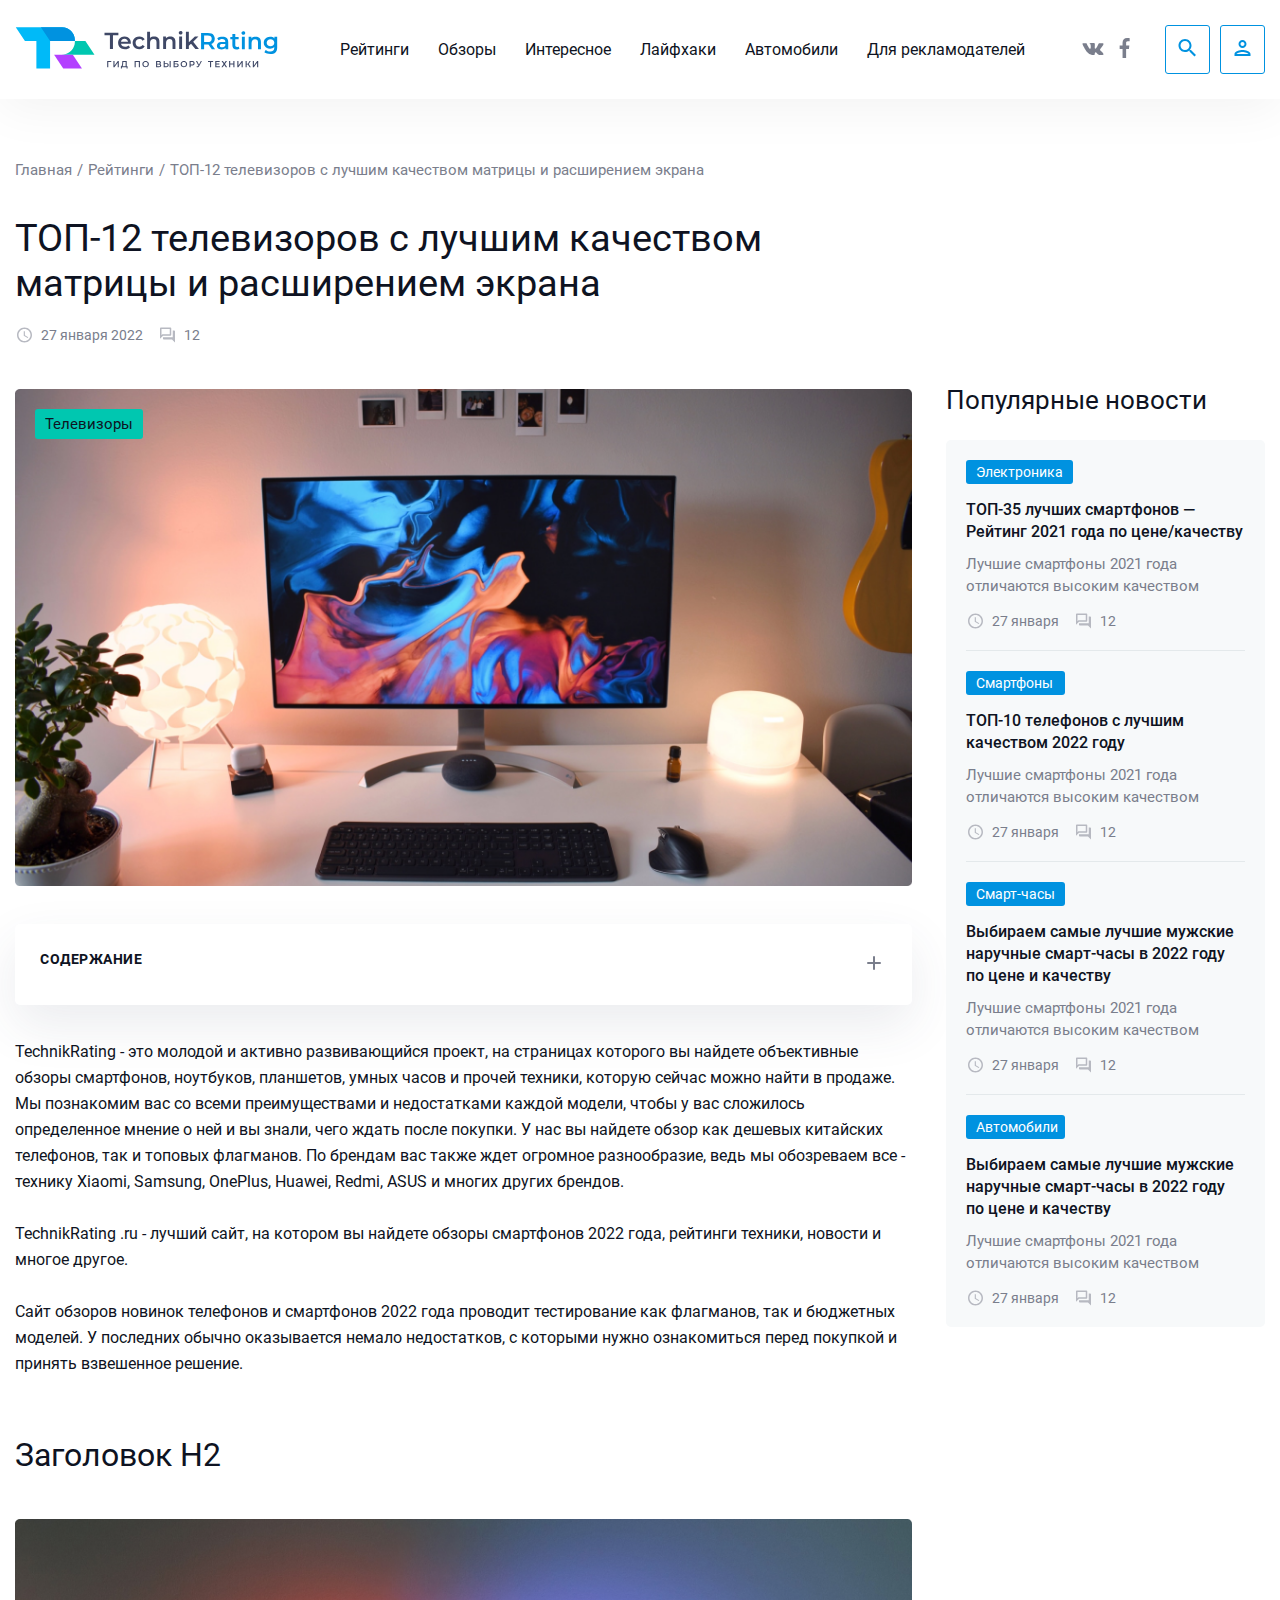
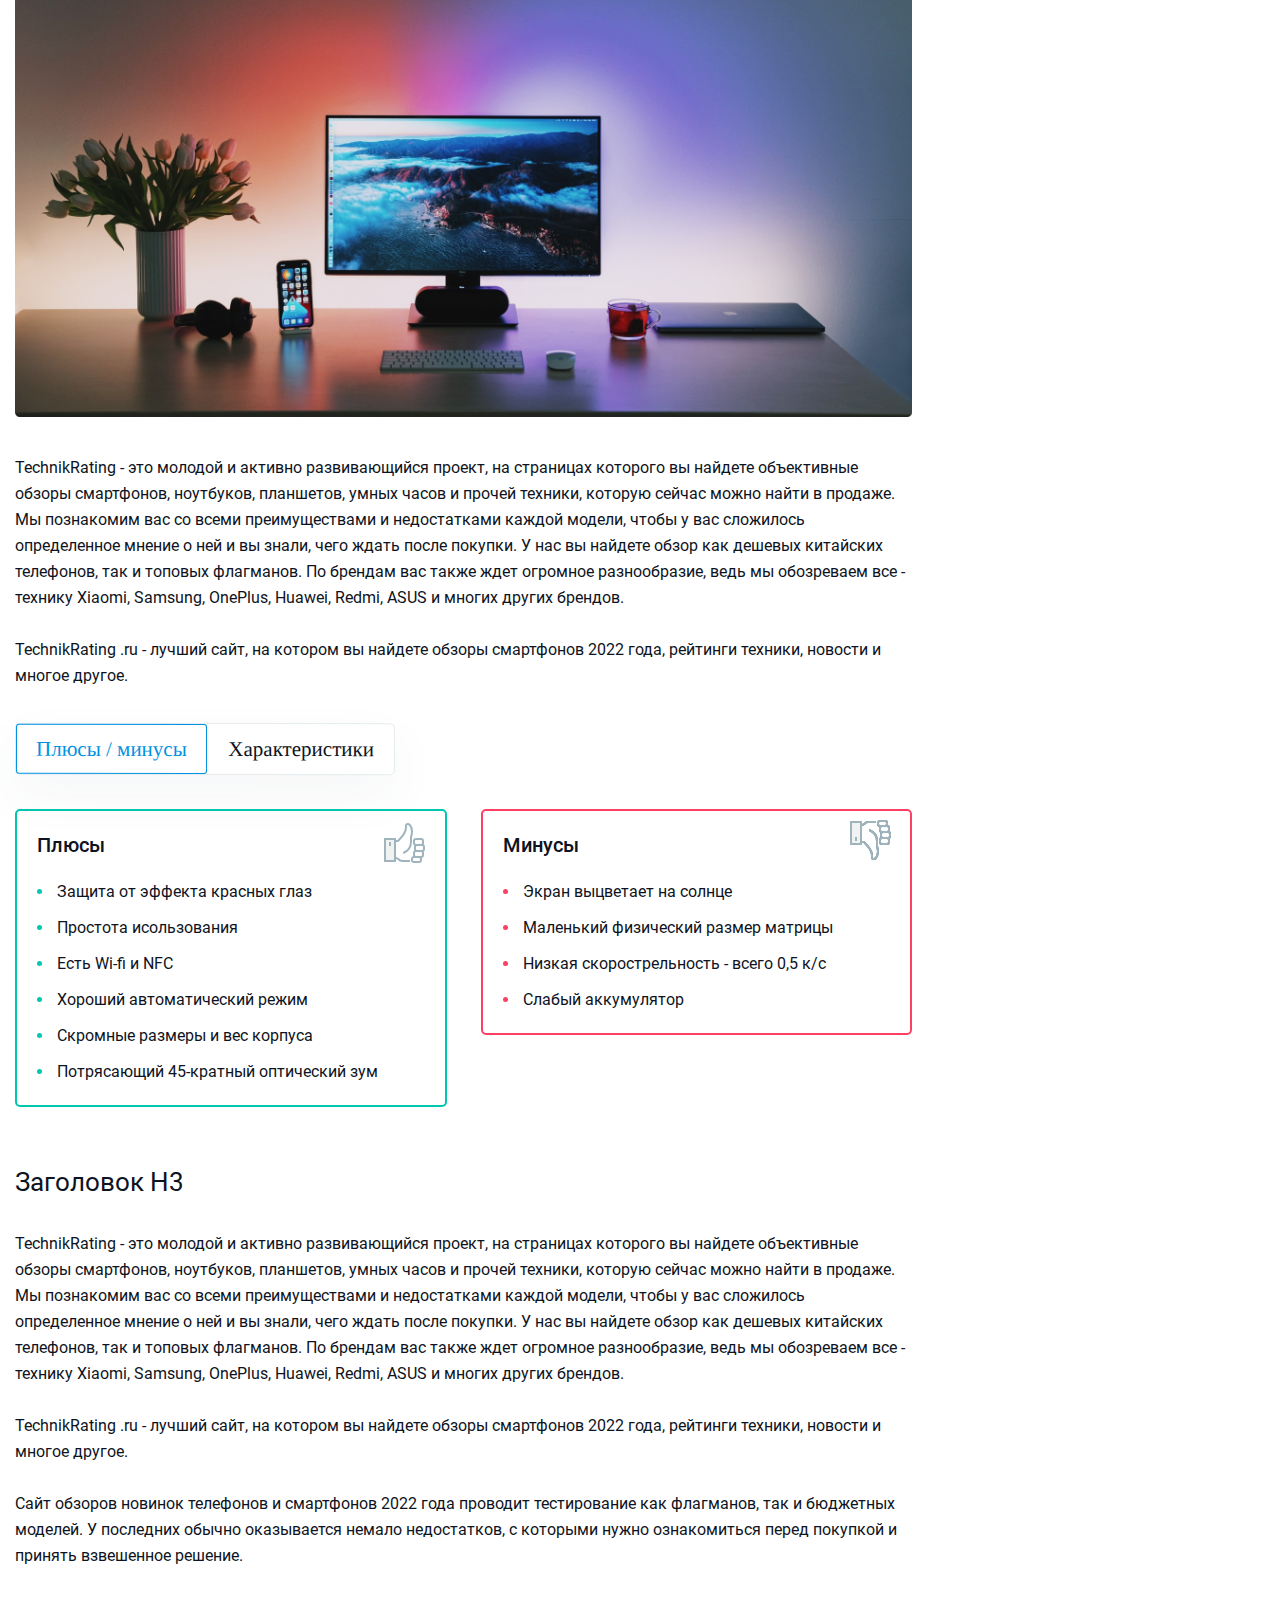
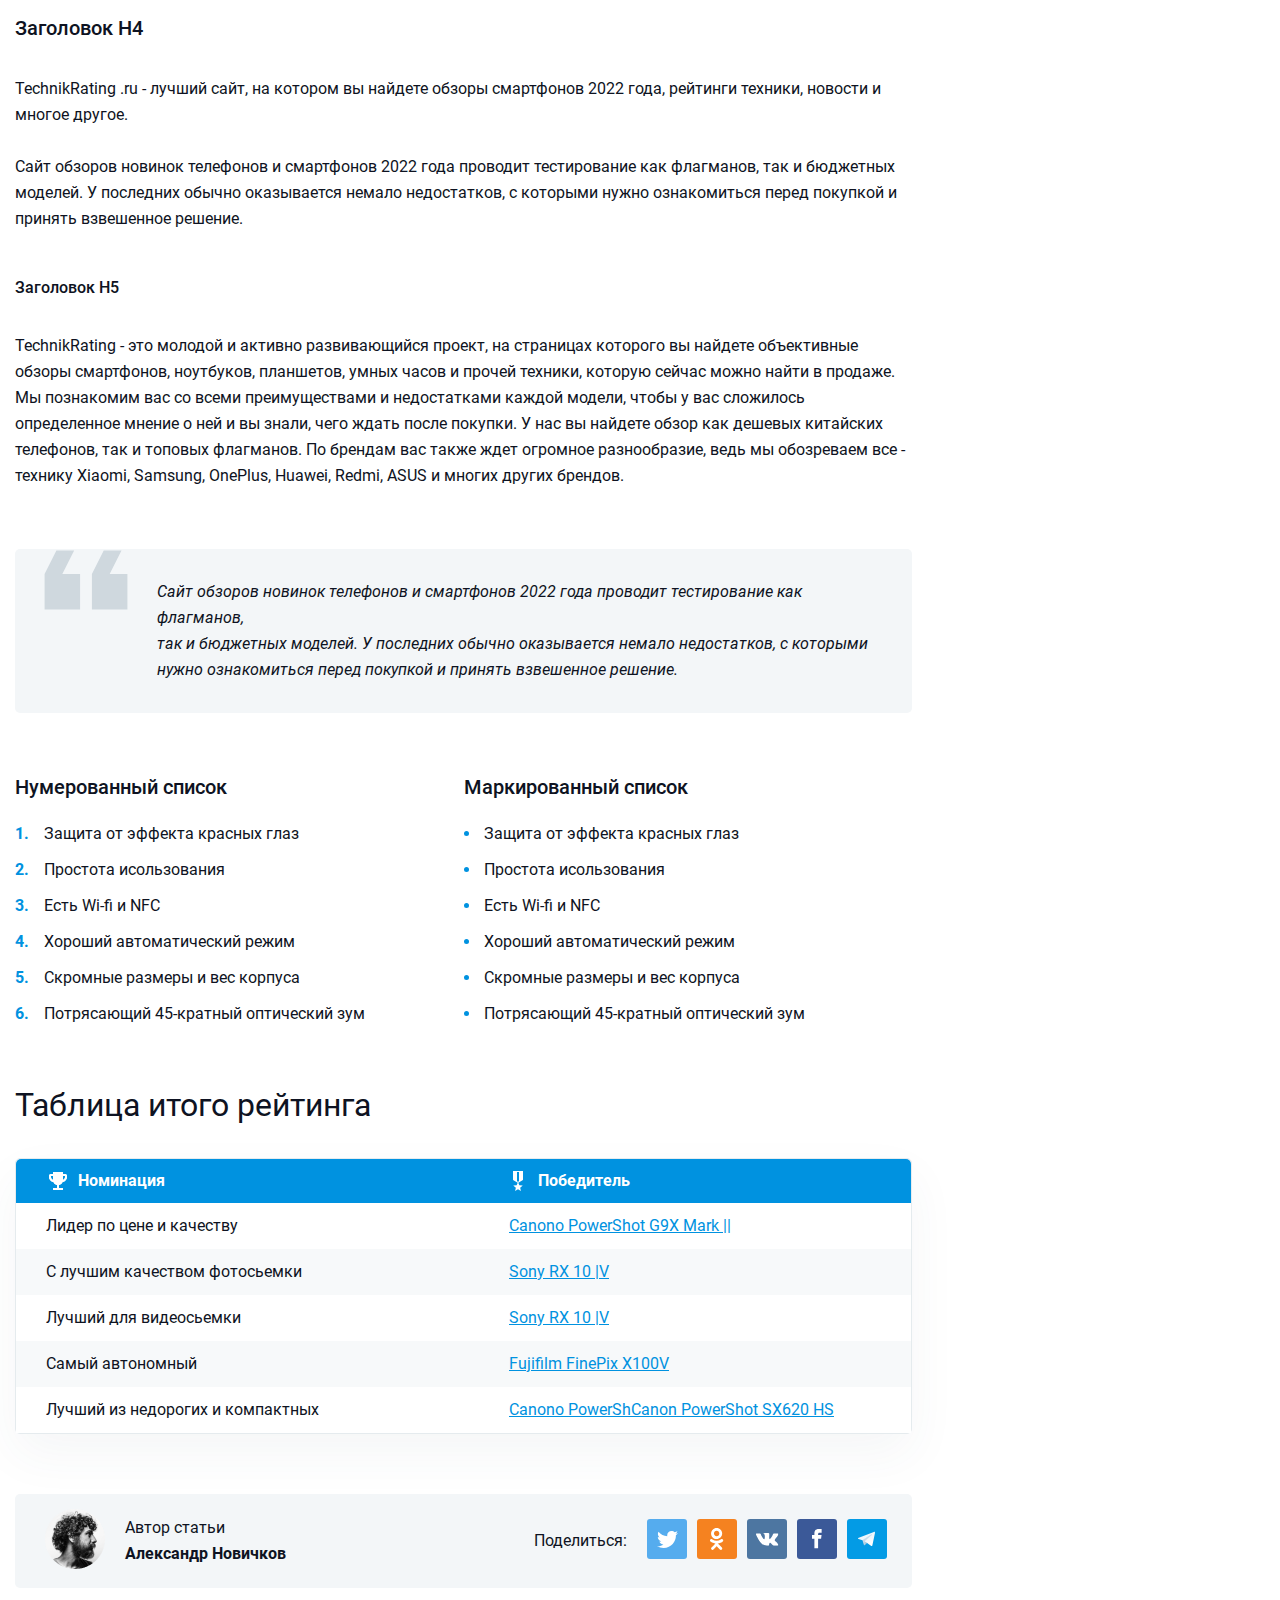
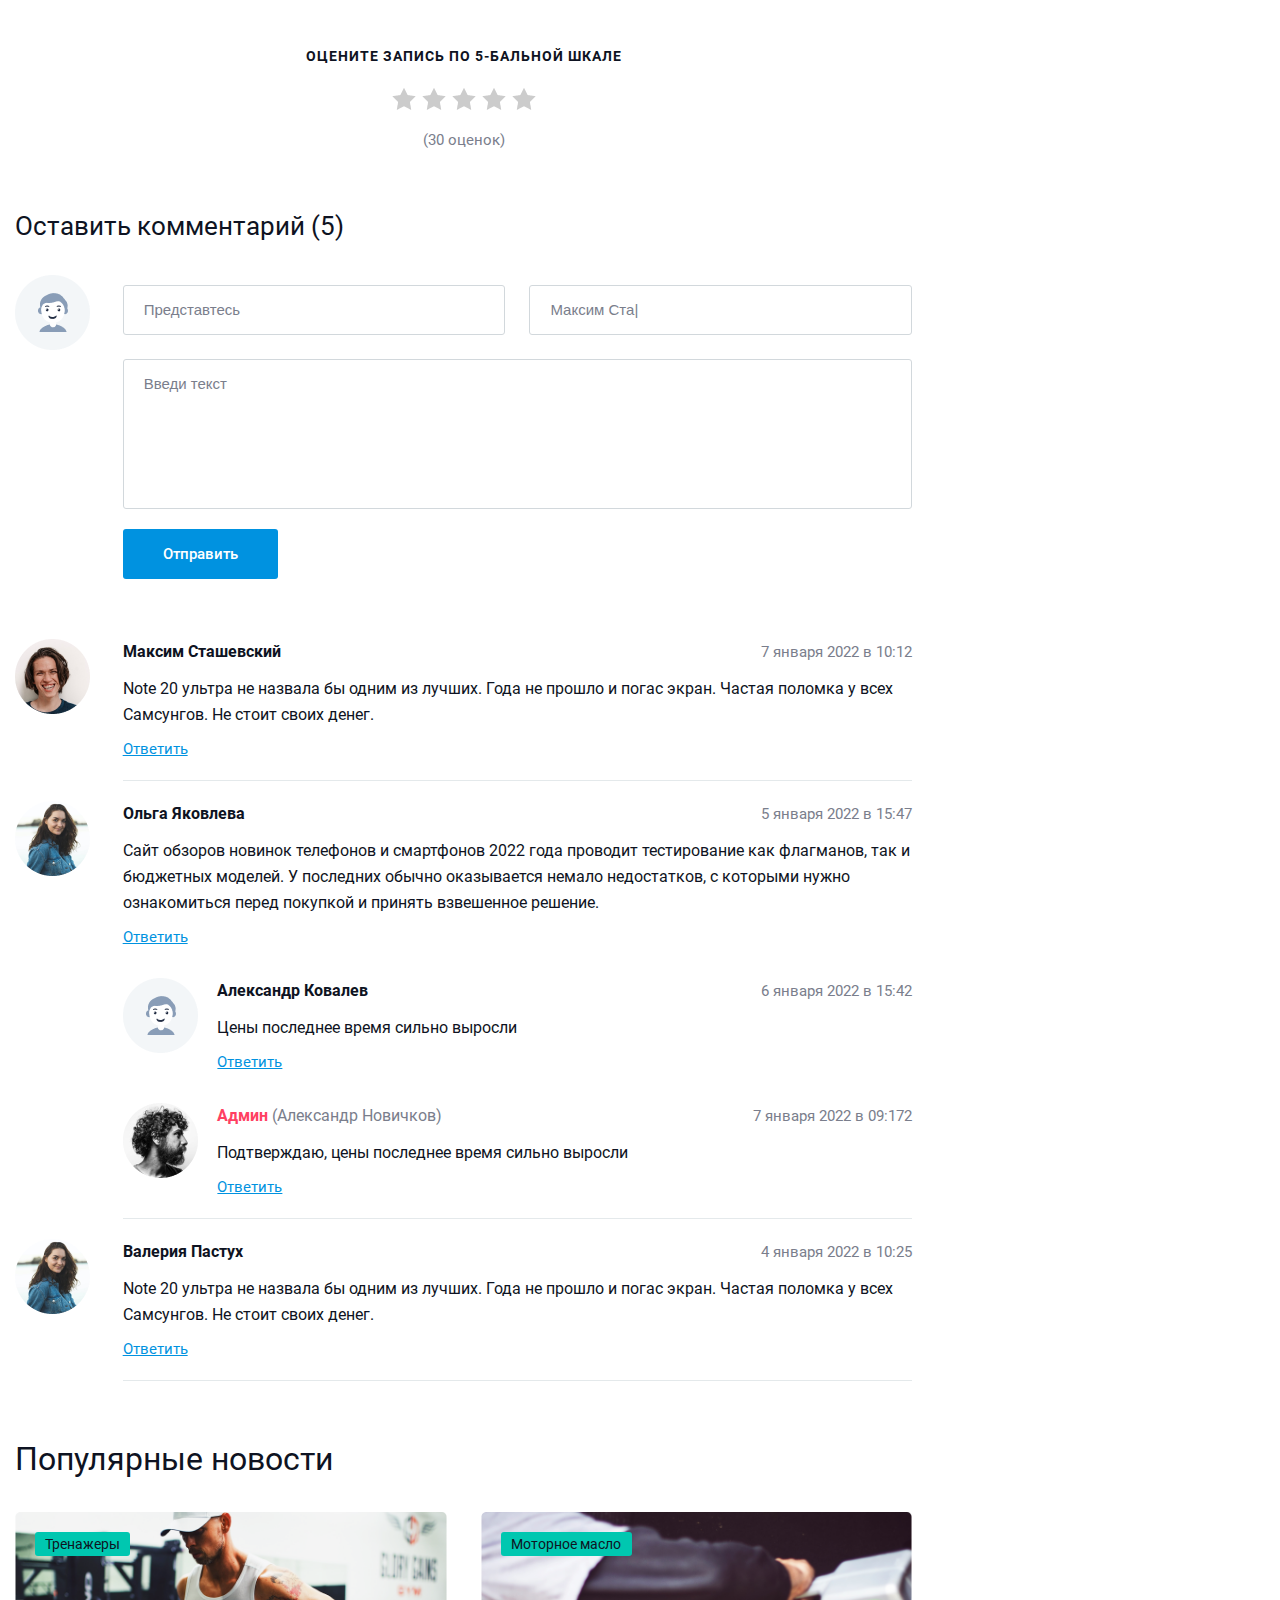
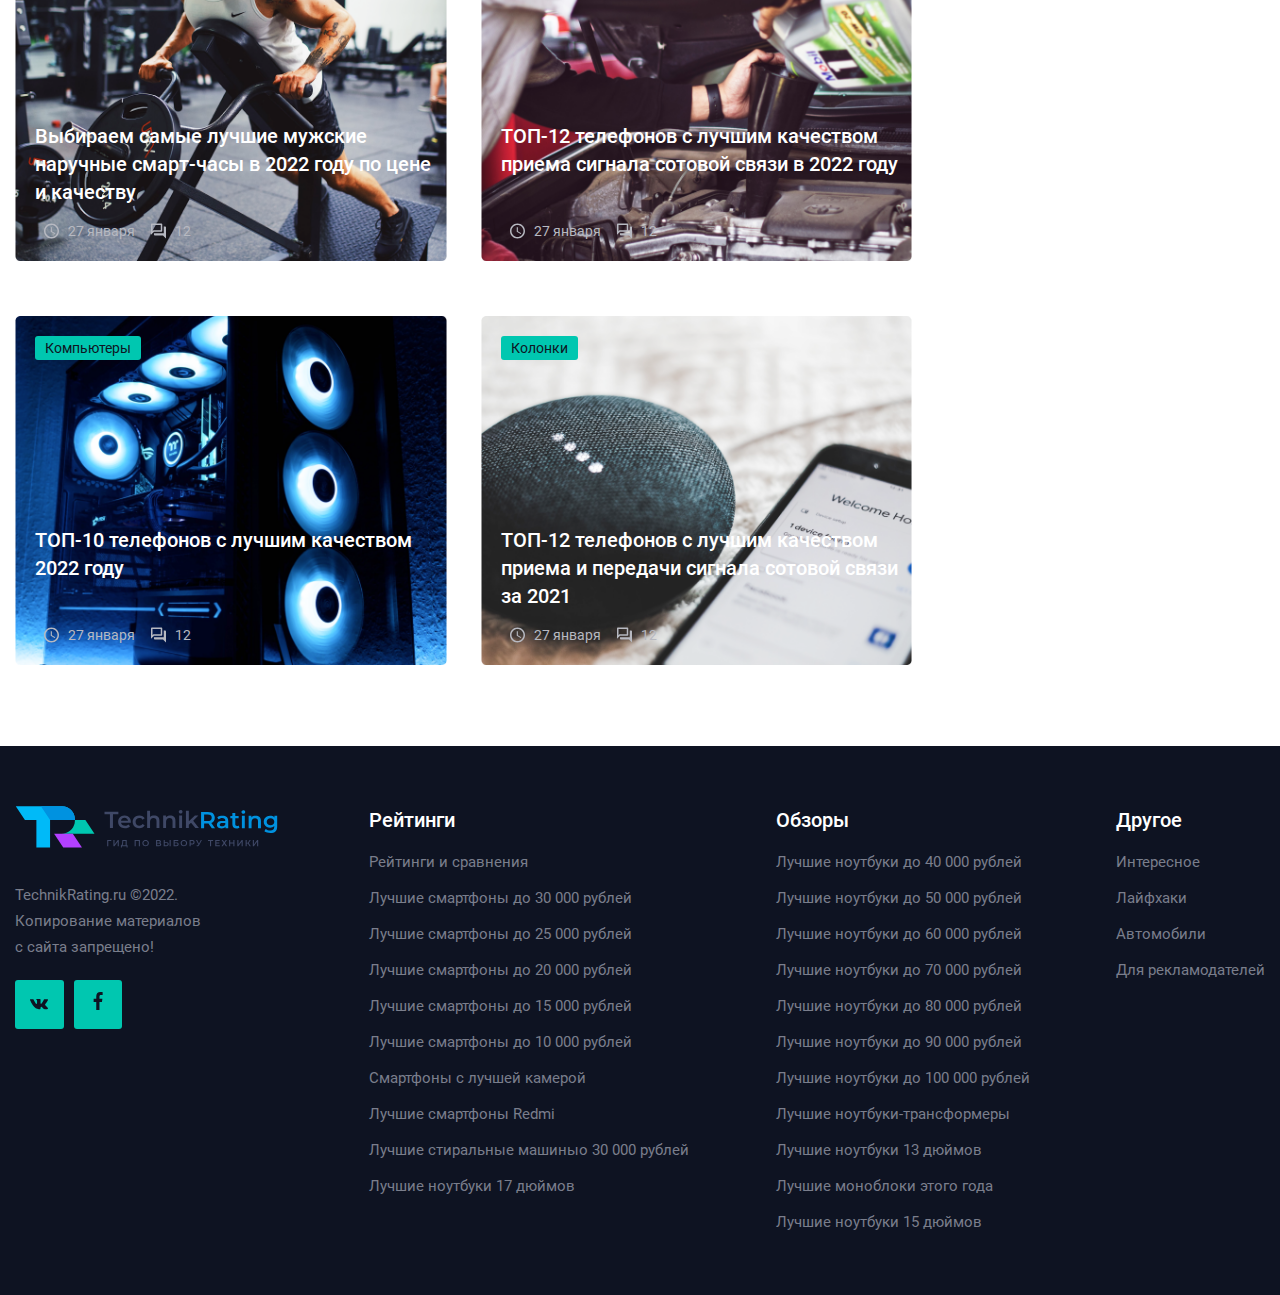
==== commit a0bccfd2: "Update index2.html" ====
--- a/index2.html
+++ b/index2.html
@@ -1407,88 +1407,6 @@
 	
 
 		
-		<div class="work-right">
-					<div class="work-right-block">
-						<div class="work-right-border">
-							<div class="right-border-block">
-								<div class="right-category">Электроника</div>
-								<a class="right-title" href="#">
-									ТОП-35 лучших смартфонов — <br>Рейтинг 2021 года по цене/качеству 
-								</a>
-								<div class="right-suptitle">
-									Лучшие смартфоны 2021 года отличаются высоким качеством
-								</div>
-								<div class="right-wrap">
-									<div class="right-data">
-										<img src="images/data2.svg" alt="">
-										27 января
-									</div>
-									<div class="right-comment">
-										<img src="images/komment2.svg" alt="">
-											12
-									</div>
-								</div>
-							</div>
-							<div class="right-border-block">
-								<div class="right-category2">Смартфоны</div>
-								<a class="right-title" href="#">
-									ТОП-10 телефонов с лучшим качеством 2022 году  
-								</a>
-								<div class="right-suptitle">
-									Лучшие смартфоны 2021 года отличаются высоким качеством
-								</div>
-								<div class="right-wrap">
-									<div class="right-data">
-										<img src="images/data2.svg" alt="">
-										27 января
-									</div>
-									<div class="right-comment">
-										<img src="images/komment2.svg" alt="">
-											12
-									</div>
-								</div>
-							</div>
-							<div class="right-border-block">
-								<div class="right-category2">Смарт-часы</div>
-								<a class="right-title" href="#">
-									Выбираем самые лучшие мужские наручные смарт-часы в 2022 году по цене и качеству  
-								</a>
-								<div class="right-suptitle">
-									Лучшие смартфоны 2021 года отличаются высоким качеством
-								</div>
-								<div class="right-wrap">
-									<div class="right-data">
-										<img src="images/data2.svg" alt="">
-										27 января
-									</div>
-									<div class="right-comment">
-										<img src="images/komment2.svg" alt="">
-											12
-									</div>
-								</div>
-							</div>
-							<div class="right-border-block2">
-								<div class="right-category2">Автомобили</div>
-								<a class="right-title" href="#">
-									Выбираем самые лучшие мужские наручные смарт-часы в 2022 году по цене и качеству  
-								</a>
-								<div class="right-suptitle">
-									Лучшие смартфоны 2021 года отличаются высоким качеством
-								</div>
-								<div class="right-wrap">
-									<div class="right-data">
-										<img src="images/data2.svg" alt="">
-										27 января
-									</div>
-									<div class="right-comment">
-										<img src="images/komment2.svg" alt="">
-											12
-									</div>
-								</div>
-							</div>
-						</div>
-					</div>
-				</div>
 	
 
 	
@@ -1500,4 +1418,4 @@
 	
 	
 </body>	
-</html>+</html>
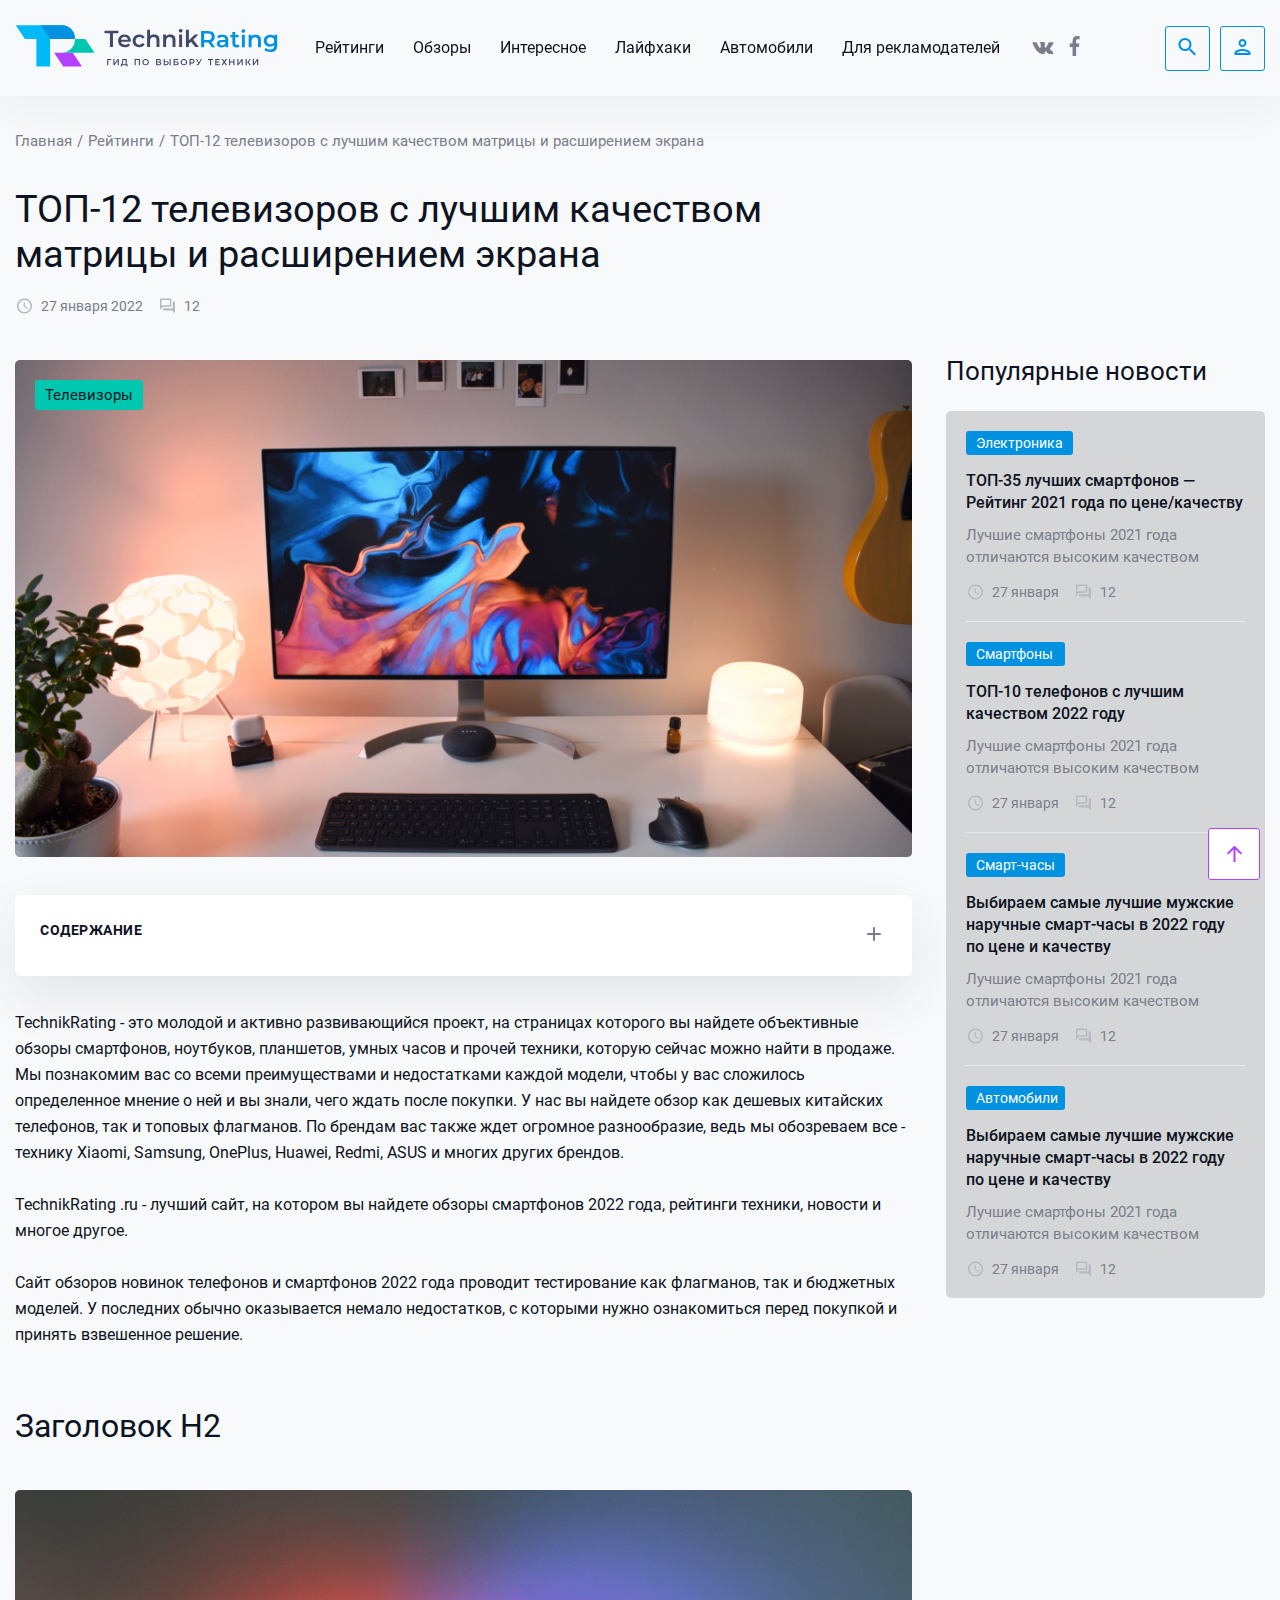
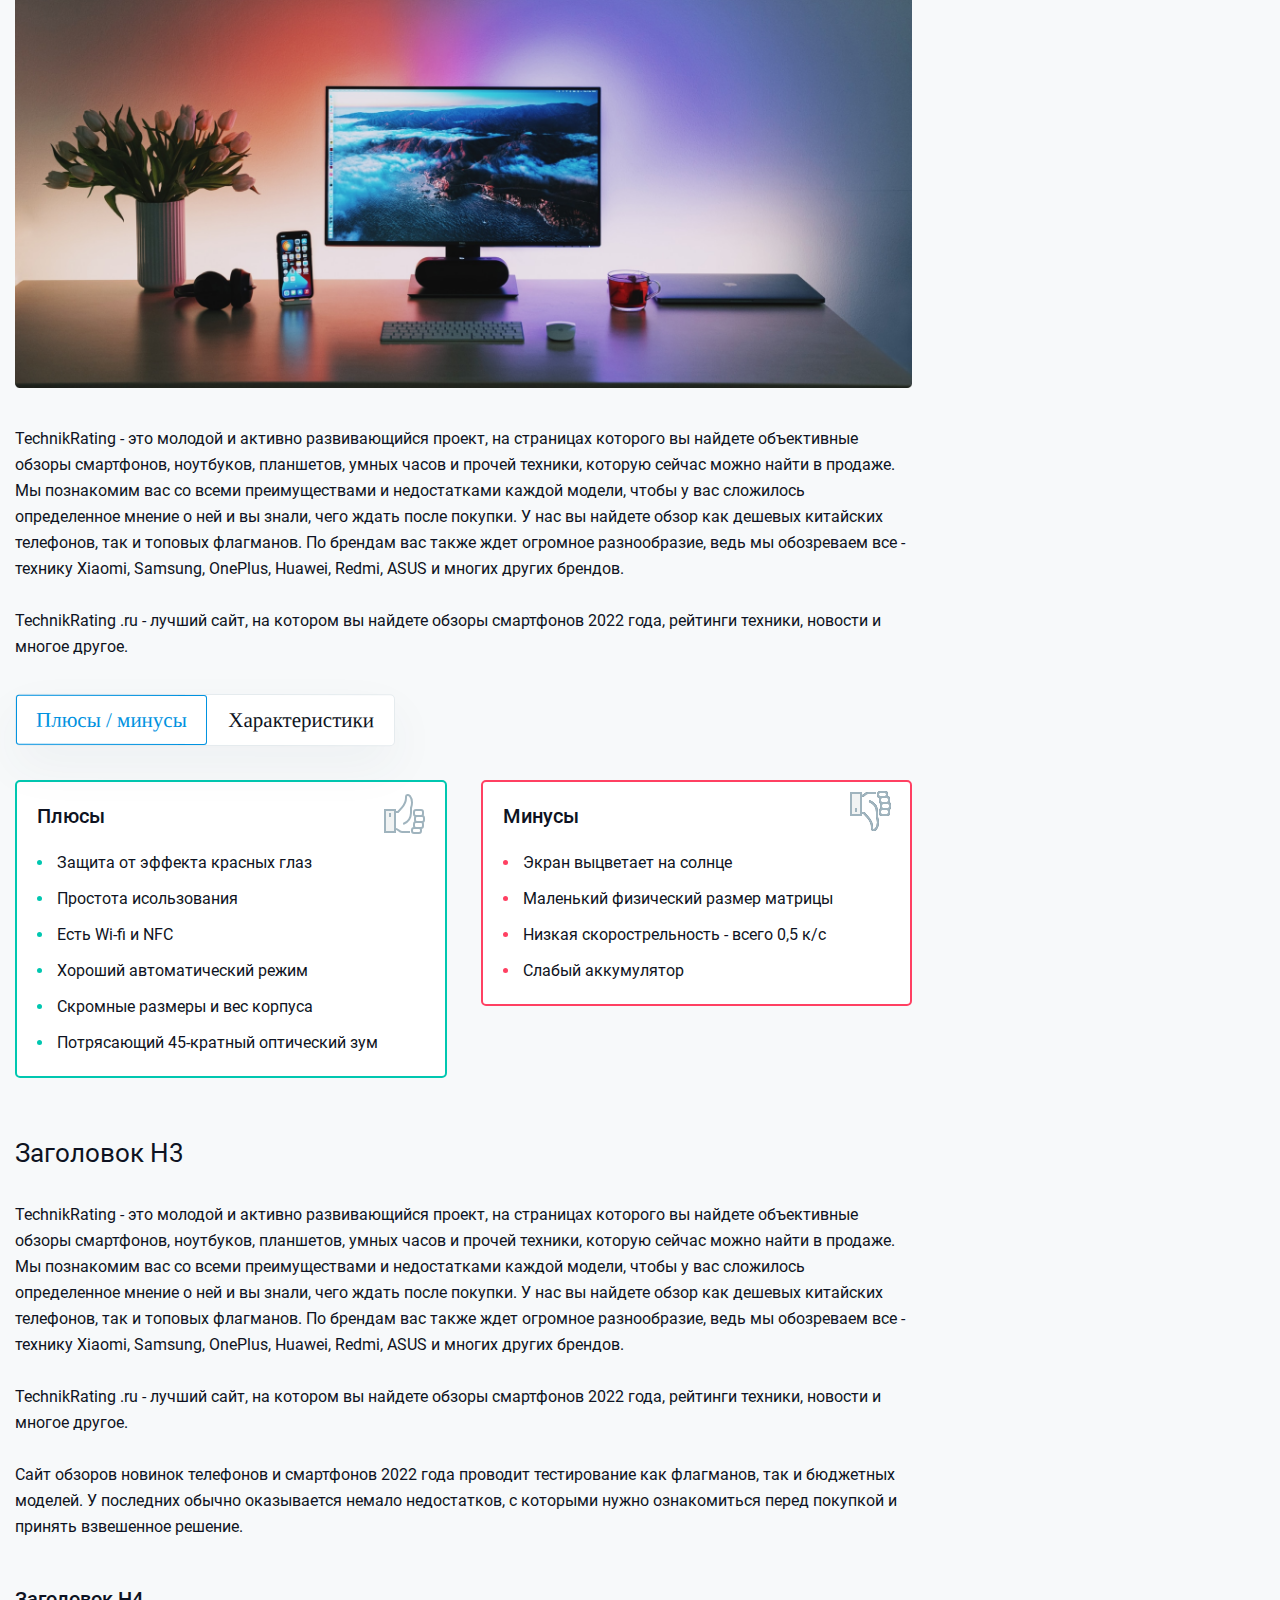
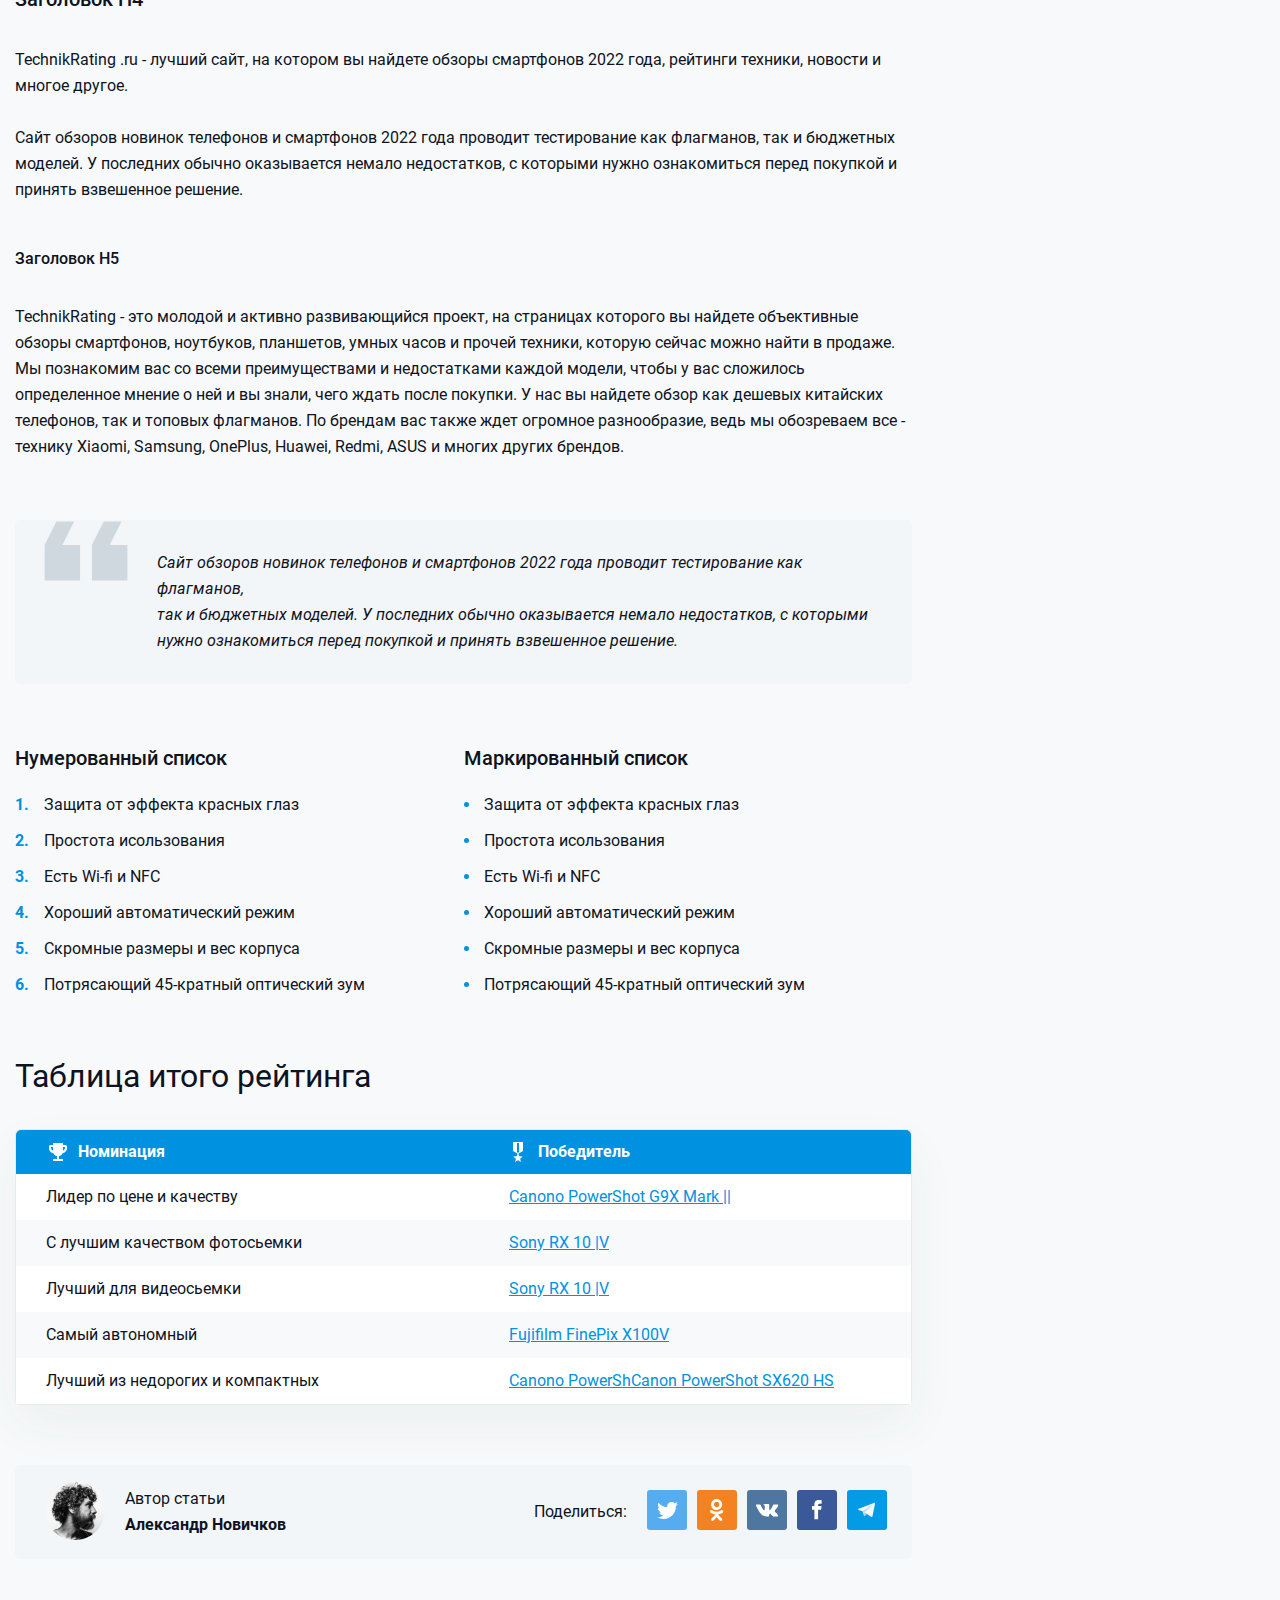
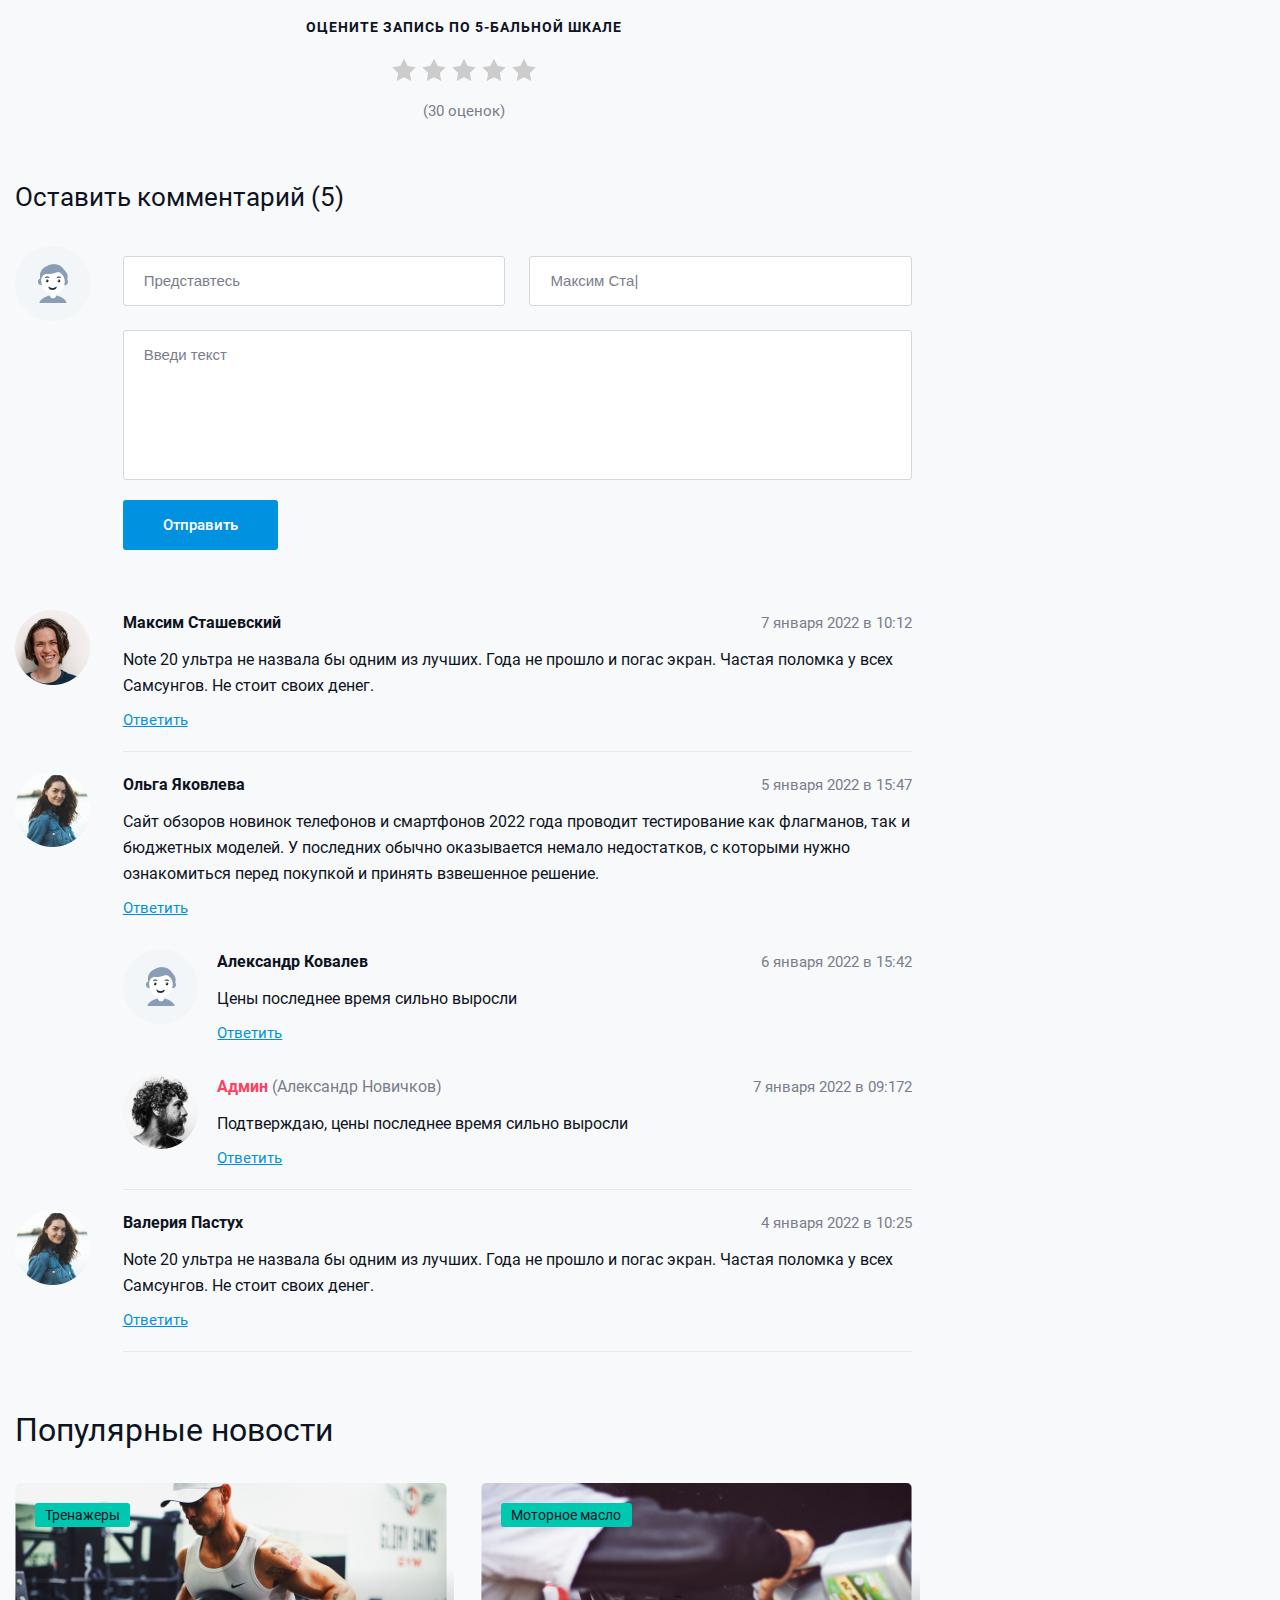
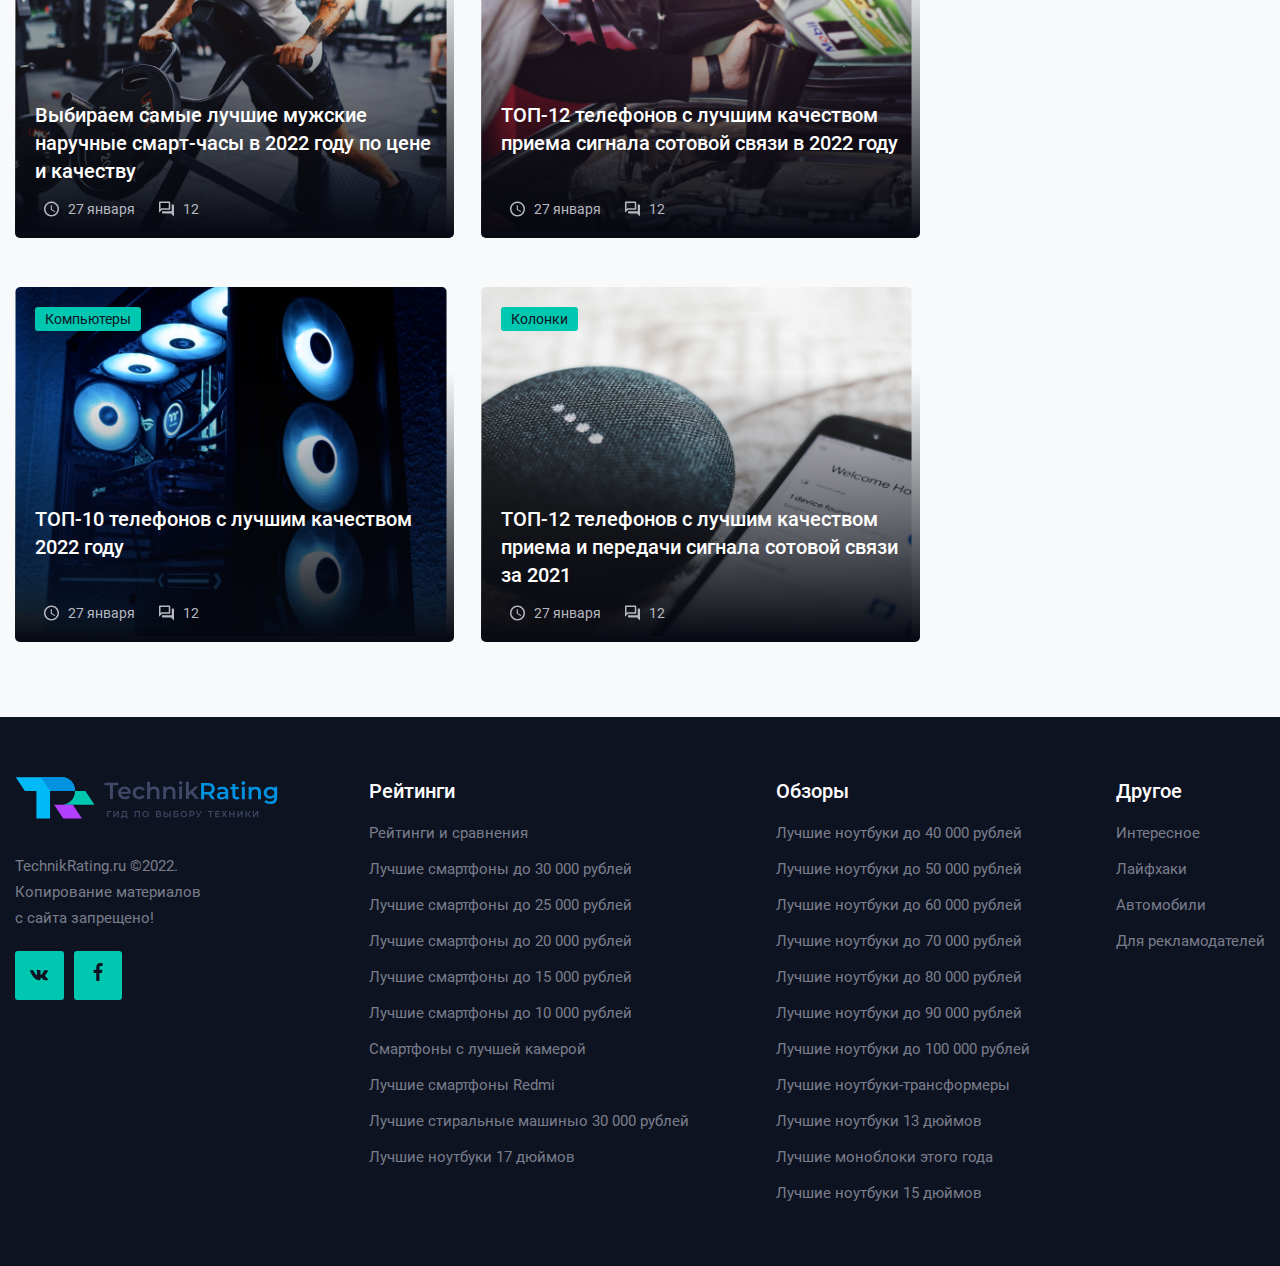
==== commit 2983b271: "Add files via upload" ====
--- a/index2.html
+++ b/index2.html
@@ -272,7 +272,7 @@
 									<img src="images/header-link-h.svg" alt="">
 								</a>
 							</li>
-							<li class="header-li2">
+							<li class="header-li3">
 								<a href="#">
 									<img src="images/header-link2.svg" alt="">
 									<img src="images/header-link2-h.svg" alt="">
@@ -970,6 +970,7 @@
 	</section>
 	  
 	<section class="popular-news inernal-news">
+		<div class="widget-button show" id="button" data-role="button"></div>
 		<div class="container">
 			<div class="popular-news-title">
 				Популярные новости
@@ -980,9 +981,11 @@
 						<div class="popular-link-img">
 						<img src="images/popular-news-img.png" alt="">
 						</div>
+						<div class="popular-link-absolute">
 						<div class="news-link-title">
-							Выбираем самые лучшие мужские <br>наручные смарт-часы в 2022 году по цене <br>и качеству 
-						</div>
+							Выбираем самые лучшие мужские наручные смарт-часы в 2022 году по цене и качеству 
+						</div>
+						<div class="popular-link-wrap">
 						<div class="news-link-data">
 							<img src="images/data3.svg" alt="">
 							27 января
@@ -990,6 +993,8 @@
 						<div class="news-link-komment">
 							<img src="images/komment3.svg" alt="">
 							12
+						</div>
+					</div>
 						</div>
 						<div class="news-link-category">
 							Тренажеры
@@ -1001,9 +1006,11 @@
 						<div class="popular-link-img">
 						<img src="images/popular-news-img2.png" alt="">
 						</div>
+						<div class="popular-link-absolute">
 						<div class="news-link-title">
-							ТОП-12 телефонов с лучшим качеством <br>приема сигнала сотовой связи в 2022 году  
-						</div>
+							ТОП-12 телефонов с лучшим качеством приема сигнала сотовой связи в 2022 году  
+						</div>
+						<div class="popular-link-wrap">
 						<div class="news-link-data">
 							<img src="images/data3.svg" alt="">
 							27 января
@@ -1012,6 +1019,8 @@
 							<img src="images/komment3.svg" alt="">
 							12
 						</div>
+					</div>
+					</div>
 						<div class="news-link-category2">
 							Моторное масло
 						</div>
@@ -1022,9 +1031,11 @@
 						<div class="popular-link-img">
 						<img src="images/popular-news-img3.png" alt="">
 						</div>
+						<div class="popular-link-absolute">
 						<div class="news-link-title">
-							ТОП-10 телефонов с лучшим качеством <br>2022 году  
-						</div>
+							ТОП-10 телефонов с лучшим качеством 2022 году  
+						</div>
+						<div class="popular-link-wrap">
 						<div class="news-link-data">
 							<img src="images/data3.svg" alt="">
 							27 января
@@ -1033,6 +1044,8 @@
 							<img src="images/komment3.svg" alt="">
 							12
 						</div>
+					</div>
+					</div>
 						<div class="news-link-category">
 							Компьютеры
 						</div>
@@ -1043,9 +1056,11 @@
 						<div class="popular-link-img">
 						<img src="images/popular-news-img4.png" alt="">
 						</div>
+						<div class="popular-link-absolute">
 						<div class="news-link-title">
-							ТОП-12 телефонов с лучшим качеством <br>приема и передачи сигнала сотовой связи <br>за 2021
-						</div>
+							ТОП-12 телефонов с лучшим качеством приема и передачи сигнала сотовой связи за 2021
+						</div>
+						<div class="popular-link-wrap">
 						<div class="news-link-data">
 							<img src="images/data3.svg" alt="">
 							27 января
@@ -1054,6 +1069,8 @@
 							<img src="images/komment3.svg" alt="">
 							12
 						</div>
+						</div>
+					</div>
 						<div class="news-link-category">
 							Колонки
 						</div>
@@ -1407,6 +1424,7 @@
 	
 
 		
+
 	
 
 	
@@ -1418,4 +1436,4 @@
 	
 	
 </body>	
-</html>
+</html>--- a/css/main.css
+++ b/css/main.css
@@ -90,7 +90,7 @@
   font-family: 'Roboto-Regular';
   margin: 0 auto;
   height: 100%;
-  background: #fff;
+  background: #F7F9FA;
 }
 
 
@@ -421,9 +421,16 @@
 /*header*/
 
 .header {
+  position: fixed;
+  background: #F7F9FA;
+  width: 100%;
   padding: 25px 0;
-  background: #FFFFFF;
   box-shadow: 0px 10px 50px rgba(0, 0, 0, 0.05);
+  z-index: 111;
+}
+
+.header-container {
+  position: relative;
 }
 
 .header-wrap {
@@ -550,6 +557,7 @@
 }
 
 .header-links {
+
   display: flex;
   align-items: center;
 }
@@ -569,12 +577,30 @@
 }
 
 .header-li2 a:hover img + img {
+  
   display: block;
   transition: 0.3s;
 }
 
+.header-li3 a img + img {
+  display: none;
+  transition: 0.3s;
+}
+
+.header-li3 a:hover img {
+  display: none;
+  transition: 0.3s;
+}
+
+.header-li3 a:hover img + img {
+  margin-top: -3px;
+  display: block;
+  transition: 0.3s;
+}
+
 .header-buttons {
-  padding: 0 0 0 10px;
+  position: relative;
+  padding: 0 0 0 70px;
   display: flex;
   align-items: center;
 }
@@ -582,7 +608,7 @@
 .header-button {
   margin: 0 0 0 10px;
   width: 45px;
-  padding: 10px 0;
+  padding: 8px 0;
   border: 1px solid #0092E0;
   box-sizing: border-box;
   border-radius: 3px;
@@ -591,7 +617,7 @@
 .header-button2 {
   margin: 0 0 0 10px;
   width: 45px;
-  padding: 10px 0;
+  padding: 8px 0;
   border: 1px solid #0092E0;
   box-sizing: border-box;
   border-radius: 3px;
@@ -622,7 +648,7 @@
 /*work*/
 
 .work {
-  padding: 60px 0 80px 0;
+  padding: 152px 0 80px 0;
 }
 
 .work-container-wrap {
@@ -656,6 +682,7 @@
 }
 
 .monitor-img img {
+  width: 100%;
   cursor: pointer;
   transition: transform .5s ease;
 }
@@ -665,10 +692,13 @@
 }
 
 .monitor-absolute {
-  width: 947px;
+  padding: 144px 36px 35px 30px;
+  background: linear-gradient(180deg, rgba(5, 8, 16, 0) 0%, #050810 100%);
+  border-radius: 0px 0px 5px 5px;
+  width: 1003px;
   position: absolute;
-  top: 283px;
-  left: 30px;
+  top: 138px;
+ 
 }
 
 .monitor-absolute-wrap {
@@ -757,6 +787,7 @@
 }
 
 .work-link-img img {
+  width: 100%;
   cursor: pointer;
   transition: transform .5s ease;
 }
@@ -831,11 +862,8 @@
   text-decoration: none;
 }
 
-.work-link2 p {
-  left: 20px;
-  top: 205px;
-  width: 255px;
-  position: absolute;
+.work-link-img img {
+  border-radius: 5px 5px 0 0;
 }
 
 .work-link-data {
@@ -877,21 +905,31 @@
   transform: scale(1.2);
 }
 
+.work-link2-absolute {
+  width: 294px;
+  background: linear-gradient(180deg, rgba(5, 8, 16, 0) 0%, #050810 100%);
+  border-radius: 0px 0px 5px 5px;
+  position: absolute;
+  padding: 155px 18px 20px 20px;
+  top: 74px;
+}
+
+.work-link2-title {
+  font-family: 'Roboto-Medium';
+  font-size: 16px;
+  line-height: 22px;
+  color: #fff;
+}
+
 .work-link-suptitle2 {
-  width: 255px;
-  left: 20px;
-  top: 306px;
-  position: absolute;
+  padding: 15px 0 0 0;
   font-size: 15px;
   line-height: 22px;
   color: #7A7E8C;
 }
 
 .work-link-wrap2 {
-  width: 255px;
-  left: 20px;
-  top: 366px;
-  position: absolute;
+  padding: 15px 0 0 0;
   display: flex;
   align-items: center;
 }
@@ -916,9 +954,11 @@
   padding: 78px 0 0 0;
 }
 
+
+
 .work-right-border {
   padding: 20px;
-  background: #F7F9FA;
+  background: #d5d6d7;
   border-radius: 5px;
 }
 
@@ -1028,22 +1068,31 @@
   position: relative;
 }
 
+.popular-link-absolute {
+  position: absolute;
+  top: 100px;
+  width: 485px;
+  background: linear-gradient(180deg, rgba(5, 8, 16, 0) 0%, #050810 100%);
+  border-radius: 0px 0px 5px 5px;
+  padding: 133px 21px 20px 20px;
+}
+
 .news-link-title {
-  width: 415px;
-  position: absolute;
-  top: 233px;
-  left: 20px;
+  height: 84px;
   font-family: 'Roboto-Medium';
   font-size: 20px;
   line-height: 28px;
   color: #FFFFFF;
 }
 
+.popular-link-wrap {
+  padding: 15px 0 0 0;
+  display: flex;
+  align-items: center;
+}
+
 .news-link-data {
-  width: 100px;
-  position: absolute;
-  top: 332px;
-  left: 20px;
+  
   display: flex;
   align-items: center;
   font-size: 14px;
@@ -1056,9 +1105,7 @@
 }
 
 .news-link-komment {
-  position: absolute;
-  top: 332px;
-  left: 127px;
+  padding: 0 0 0 15px;
   display: flex;
   align-items: center;
   font-size: 14px;
@@ -1101,6 +1148,7 @@
 }
 
 .popular-link-img img {
+  width: 100%;
   cursor: pointer;
   transition: transform .5s ease;
 }
@@ -1154,7 +1202,8 @@
 }
 
 .recent-news-link p {
-  height: 60px;
+  margin: 0;
+
 }
 
 .recent-news-link p:hover {
@@ -1170,6 +1219,7 @@
 
 
 .recent-news-link-suptitle {
+  padding: 15px 0 0 0;
   font-size: 15px;
   line-height: 22px;
   color: #7A7E8C;
@@ -1255,7 +1305,7 @@
 }
 
 .seo-suptitle {
-  padding: 34px 0 0 0;
+  padding: 34px 34px 0 0;
   font-size: 16px;
   line-height: 26px;
   color: #0E1322;
@@ -1339,7 +1389,7 @@
 /*internal*/
 
 .internal {
-  padding: 45px 0 0 0;
+  padding: 115px 0 0 0;
 }
 
 .internal-wrap {
@@ -2274,3 +2324,149 @@
 .internal-right-block {
   padding: 25px 0 0 0;
 }
+
+
+#button.show {
+    opacity: 1;
+    visibility: visible;
+}
+
+
+.widget-button {
+    width: 52px;
+    height: 52px;
+    background-image: url(../images/arrow-top.svg);
+    background-position: center;
+    background-repeat: no-repeat;
+    position: fixed;
+    bottom: 20px;
+    right: 20px;
+    cursor: pointer;
+    background-color: #fff;
+    border: 1px solid #B340FF;
+    fill: #0065ff !important;
+    z-index: 75;
+    border-radius: 3px;
+    visibility: hidden;
+    transition: background-color .3s, opacity .5s, visibility .5s;
+    opacity: 0;
+}
+
+
+.widget-button:hover {
+  background: #B340FF;
+  background-image: url(../images/arrow-top-h.png);
+  background-position: center;
+  background-repeat: no-repeat;
+}
+
+.sb-search {
+  border: 1px solid #0092E0;
+box-sizing: border-box;
+border-radius: 3px;
+  position: absolute;
+  z-index: 5;
+  top: 0;
+  right: 60px;
+  width: 0%;
+  min-width: 45px;
+  height: 45px;
+  overflow: hidden;
+  -webkit-transition: width 0.3s;
+  -moz-transition: width 0.3s;
+  transition: width 0.3s;
+  -webkit-backface-visibility: hidden;
+}
+.sb-search .sb-search-input {
+  position: absolute;
+  top: 0;
+  right: 0;
+  border: none;
+  outline: none;
+  background: #fff;
+  width: 100%;
+  height: 45px;
+  margin: 0;
+  z-index: 10;
+  padding: 15px 65px 15px 20px;
+  font-family: inherit;
+  font-size: 20px;
+  color: black;
+  text-align: center;
+}
+.sb-search input[type=search].sb-search-input {
+  -webkit-appearance: none;
+  -webkit-border-radius: 0px;
+  box-shadow: none;
+}
+.sb-search .sb-search-input::-webkit-input-placeholder {
+  color: lightgray;
+}
+.sb-search .sb-search-input:-moz-placeholder {
+  color: lightgray;
+}
+.sb-search .sb-search-input::-moz-placeholder {
+  color: lightgray;
+}
+.sb-search .sb-search-input:-ms-input-placeholder {
+  color: lightgray;
+}
+.sb-search .sb-icon-search,
+.sb-search .sb-search-submit {
+  width: 45px;
+  height: 45px;
+  display: block;
+  position: absolute;
+  right: 0;
+  top: 0;
+  padding: 0;
+  margin: 0;
+  line-height: 51px;
+  text-align: center;
+  padding: 8px 0 0 0;
+  cursor: pointer;
+}
+.sb-search .sb-search-submit {
+  background: #fff;
+  /* IE needs this */
+  -ms-filter: "progid:DXImageTransform.Microsoft.Alpha(Opacity=0)";
+  /* IE 8 */
+  filter: alpha(opacity=0);
+  /* IE 5-7 */
+  opacity: 0;
+  color: transparent;
+  border: none;
+  outline: none;
+  z-index: -1;
+  width: 45px;
+}
+.sb-search .sb-icon-search {
+  color: #fff;
+
+  z-index: 90;
+  speak: none;
+  display: flex;
+  justify-content: center;
+  border-bottom-left-radius: 20px;
+}
+.sb-search .sb-icon-search svg {
+  
+}
+
+
+.sb-search-open,
+.no-js .sb-search-open {
+  width: 70%;
+  box-shadow: 0px 0px 5px 0px rgba(0, 0, 0, 0.1);
+  text-align: center;
+}
+.sb-search-open .sb-icon-search,
+.no-js .sb-search-open .sb-icon-search {
+  background: #ffffff;
+  z-index: 11;
+}
+
+.sb-search-open .sb-search-submit,
+.no-js .sb-search-open .sb-search-submit {
+  z-index: 15;
+}--- a/css/media.css
+++ b/css/media.css
@@ -7,27 +7,35 @@
 	.container {
 		padding: 0 15px;
 	}
+
+	.monitor-absolute {
+		width: 960px;
+	}
+
+	.popular-link-absolute {
+		width: 463px;
+	}
 }
 
 @media screen and (max-width: 1300px) {
-	.monitor-absolute {
-		width: 778px;
-	}
+	
 
 	.work-link-img2 img {
 		height: 405px;
 	}
 
-	.news-link-title {
-		top: 210px;
-	}
-
-	.news-link-data {
-		top: 310px;
-	}
-
-	.news-link-komment {
-		top: 310px;
+	.monitor-absolute {
+		width: 911px;
+		top: 122px;
+	}
+
+	.work-link2-absolute {
+		width: 281px;
+	}
+
+	.popular-link-absolute {
+		width: 439px;
+		top: 85px;
 	}
 
 
@@ -35,11 +43,22 @@
 
 @media screen and (max-width: 1250px) {
 	.monitor-absolute {
-		top: 268px;
+		width: 874px;
+		top: 106px;
+	}
+
+	.work-link2-absolute {
+		width: 269px;
+		top: 50px;
 	}
 
 	.main-menu ul li {
 		padding: 0 10px;
+	}
+
+	.popular-link-absolute {
+	    width: 420px;
+	    top: 70px;
 	}
 }
 
@@ -67,7 +86,7 @@
 	}
 
 	.header-buttons {
-		padding: 0;
+		padding: 0 0 0 60px;
 	}
 
 	.header-logo a img {
@@ -100,6 +119,51 @@
 
 	.internal-left {
 		width: 80%;
+	}
+
+	.sb-search-open,
+	.no-js .sb-search-open {
+		width: 75%;
+	}
+
+	.monitor-absolute {
+	    width: 902px;
+	    top: 118px;
+	}
+
+	.work-link2-absolute {
+		top: 60px;
+		width: 278px;
+	}
+
+	.work-link-img2 img {
+	    height: 393px;
+	}
+
+	.work-link-img2 {
+	    height: 393px;
+	}
+
+	.popular-link-absolute {
+	    width: 434px;
+	    top: 81px;
+	}
+}
+
+@media screen and (max-width: 1150px) {
+	.monitor-absolute {
+	    width: 861px;
+	    top: 100px;
+	}
+
+	.work-link2-absolute {
+	    top: 38px;
+	    width: 265px;
+	}
+
+	.popular-link-absolute {
+	    width: 414px;
+	    top: 65px;
 	}
 }
 
@@ -125,8 +189,8 @@
 	}
 
 	.monitor-absolute {
-		top: 255px;
-		width: 670px;
+	    width: 822px;
+	    top: 99px;
 	}
 
 	.work-link-img2 {
@@ -137,13 +201,10 @@
 		height: 403px;
 	}
 
-	.work-link-suptitle2 {
-		top: 280px;
-		width: 216px;
-	}
-
-	.work-link-wrap2 {
-		top: 363px;
+	.work-link2-absolute {
+		padding: 155px 15px 20px 20px;
+	    top: 26px;
+	    width: 251px;
 	}
 
 	.header-logo a img {
@@ -158,16 +219,14 @@
 	.news-link-title {
 		font-size: 16px;
 		line-height: 20px;
-		width: 324px;
-	}
-
-	.news-link-data {
-		top: 280px;
-	}
-
-	.news-link-komment {
-		top: 280px;
-	}
+		
+	}
+
+	.popular-link-absolute {
+	    width: 394px;
+	    top: 49px;
+	}
+	
 
 	.footer-logo a img {
 		width: 200px;
@@ -185,9 +244,7 @@
 		height: auto;
 	}
 
-	.work-link2 p {
-		top: 183px;
-	}
+	
 
 	.recent-link-img {
 		height: auto;
@@ -230,9 +287,7 @@
 		padding: 20px 10px 0 10px;
 	}
 
-	.monitor-absolute {
-		top: 324px;
-	}
+	
 
 	.work-link-img img {
 		width: 100%;
@@ -254,17 +309,17 @@
 		width: 100%;
 	}
 
-	.news-link-data {
-		top: 350px;
-	}
-
-	.news-link-komment {
-		top: 350px;
-	}
-
-	.news-link-title {
-		top: 270px;
-	}
+	.monitor-absolute {
+	    width: 993px;
+	    top: 177px;
+	}
+
+	.work-link2-absolute {
+		width: 311px;
+		top: 90px;
+	}
+
+	
 
 	.work-link-img2 img {
 		height: 423px;
@@ -274,18 +329,14 @@
 		height: 423px;
 	}
 
-	.work-link-wrap2 {
-		top: 385px;
-	}
-
-	.work-link-suptitle2 {
-	    top: 327px;
-	    width: 236px;
-	}
-
-	.work-link2 p {
-		top: 225px;
-	}
+	
+	.popular-link-absolute {
+	    width: 477px;
+	    top: 116px;
+	}
+	
+
+	
 
 	.recent-news-left {
 		width: 100%;
@@ -349,6 +400,14 @@
 	.internal-left {
 		padding: 0;
 		width: 100%;
+	}
+
+	.sb-search {
+		top: 41px;
+	}
+
+	.seo-suptitle {
+		padding: 34px 0 0 0;
 	}
   
 }
@@ -366,36 +425,24 @@
 		height: 416px;
 	}
 
-	.work-link2 p {
-		top: 215px;
-	}
-
-	.work-link-suptitle2 {
-		top: 318px;
-	}
-
-	.work-link-wrap2 {
-		top: 376px;
-	}
-
-	.news-link-title {
-		top: 250px;
-	}
-
-	.news-link-data {
-		top: 325px;
-	}
-
-	.news-link-komment {
-		top: 325px;
-	}
-  
+	.monitor-absolute {
+	    width: 961px;
+	    top: 162px;
+	}
+
+	.work-link2-absolute {
+	    width: 301px;
+	    top: 83px;
+	}
+
+	.popular-link-absolute {
+	    width: 461px;
+	    top: 103px;
+	}
 }
 
 @media screen and (max-width: 950px) {
-	.monitor-absolute {
-		top: 280px;
-	}
+	
 
 	.work-link-img2 img {
 		height: 404px;
@@ -405,28 +452,19 @@
 		height: 404px;
 	}
 
-	.work-link2 p {
-		top: 207px;
-	}
-
-	.work-link-suptitle2 {
-		top: 305px;
-	}
-
-	.work-link-wrap2 {
-		top: 365px;
-	}
-
-	.news-link-title {
-		top: 230px;
-	}
-
-	.news-link-data {
-		top: 305px;
-	}
-
-	.news-link-komment {
-		top: 305px;
+	.monitor-absolute {
+	    width: 919px;
+	    top: 143px;
+	}
+
+	.work-link2-absolute {
+	    width: 287px;
+	    top: 71px;
+	}
+
+	.popular-link-absolute {
+	    width: 440px;
+	    top: 87px;
 	}
 
 	.recent-news-border {
@@ -439,6 +477,13 @@
 
 	.footer-block2 {
 		width: 38%;
+	}
+}
+
+@media screen and (max-width: 930px) {
+	.monitor-absolute {
+	    width: 886px;
+	    top: 134px;
 	}
 }
 
@@ -451,24 +496,25 @@
 	    height: 394px;
 	}
 
-	.work-link2 p {
-	    top: 195px;
-	}
-
-	.work-link-suptitle2 {
-	    top: 295px;
-	}
-
-	.work-link-wrap2 {
-	    top: 355px;
+	.monitor-absolute {
+	    width: 869px;
+	    top: 120px;
+	}
+
+	.work-link2-absolute {
+	    width: 270px;
+	    top: 61px;
+	}
+
+	.popular-link-absolute {
+	    width: 415px;
+	    top: 66px;
 	}
 }
 
 
 @media screen and (max-width: 850px) {
-	.monitor-absolute {
-		top: 255px;
-	}
+	
 
 	.work-link-img2 img {
 	    height: 404px;
@@ -478,30 +524,22 @@
 	    height: 404px;
 	}
 
-	.work-link2 p {
-	    top: 185px;
-	}
-
-	.work-link-suptitle2 {
-		top: 284px;
-		width: 218px;
-	}
-
-	.work-link-wrap2 {
-	    top: 365px;
-	}
-
-	.news-link-title {
-	    top: 190px;
-	}
-
-	.news-link-data {
-	    top: 270px;
-	}
-
-	.news-link-komment {
-	    top: 270px;
-	}
+	
+	.monitor-absolute {
+	    width: 820px;
+	    top: 97px;
+	}
+	
+	.work-link2-absolute {
+	    width: 253px;
+	    top: 49px;
+	}
+
+	.popular-link-absolute {
+	    width: 390px;
+	    top: 46px;
+	}
+	
 
 	.footer-block {
 		width: 100%;
@@ -546,6 +584,10 @@
     display: block !important;
   }
 
+  .sb-search {
+  	display: none;
+  }
+
   .header-nav {
   	display: none;
   }
@@ -558,9 +600,7 @@
   	width: 100%;
   }
 
-  .monitor-absolute {
-	    top: 237px;
-	}
+  
 
 	.work-block {
 		width: 50%;
@@ -575,30 +615,21 @@
 		height: 467px;
 	}
 
-	.work-link-wrap2 {
-	    top: 427px;
-	}
-
-	.work-link-suptitle2 {
-	    top: 368px;
-	    width: 237px;
-	}
-
-	.work-link2 p {
-	    top: 264px;
-	}
-
-	.news-link-title {
-	    top: 180px;
-	}
-
-	.news-link-data {
-	    top: 260px;
-	}
-
-	.news-link-komment {
-	    top: 260px;
-	}
+	.monitor-absolute {
+	    width: 770px;
+	    top: 76px;
+	}
+
+	.work-link2-absolute {
+	    width: 374px;
+	    top: 156px;
+	}
+
+	.popular-link-absolute {
+	    width: 375px;
+	    top: 33px;
+	}
+
 
 	.popular-news-block {
 		padding: 10px 5px 0 5px;
@@ -613,6 +644,25 @@
 	}
 
 }
+
+@media screen and (max-width: 780px) {
+	.monitor-absolute {
+	    width: 750px;
+	    top: 65px;
+	}
+
+	.work-link2-absolute {
+	    width: 365px;
+	    top: 156px;
+	}
+
+	.popular-link-absolute {
+	    width: 365px;
+	    top: 26px;
+	}
+
+}
+
 
 
 /* Ipad*/ 
@@ -625,22 +675,23 @@
 		height: 457px;
 	}
 
-	.work-link-wrap2 {
-	    top: 417px;
-	}
-
-	.work-link-suptitle2 {
-	    top: 358px;
-	    width: 237px;
-	}
-
-	.work-link2 p {
-	    top: 254px;
-	}
-
-	.monitor-absolute {
-	    top: 217px;
-	}
+	
+	.monitor-absolute {
+		padding: 75px 23px 15px 10px;
+	    width: 738px;
+	    top: 154px;
+	}
+	
+	.work-link2-absolute {
+	    width: 358px;
+	    top: 124px;
+	}
+	
+	.popular-link-absolute {
+	    width: 359px;
+	    top: 20px;
+	}
+	
 
 	.recent-news-link {
 		font-size: 16px;
@@ -678,6 +729,42 @@
 
 	.italic-img {
 	    margin-top: -33px;
+	}
+}
+
+
+@media screen and (max-width: 750px) {
+	.monitor-absolute {
+		width: 719px;
+		top: 141px;
+	}
+
+	.work-link2-absolute {
+	    width: 350px;
+	    top: 124px;
+	}
+
+	.popular-link-absolute {
+		padding: 77px 15px 15px 15px;
+	    width: 350px;
+	    top: 75px;
+	}
+}
+
+@media screen and (max-width: 730px) {
+	.monitor-absolute {
+	    width: 699px;
+	    top: 131px;
+	}
+
+	.work-link2-absolute {
+	    width: 339px;
+	    top: 124px;
+	}
+
+	.popular-link-absolute {
+		width: 340px;
+		top: 66px;
 	}
 }
 
@@ -688,10 +775,7 @@
 	    line-height: 23px;
 	}
 
-	.monitor-absolute {
-		width: 485px;
-	    top: 200px;
-	}
+	
 
 	.work-link-img2 img {
 		height: 433px;
@@ -701,36 +785,25 @@
 		height: 433px;
 	}
 
-	.work-link-wrap2 {
-	    top: 393px;
-	}
-
-	.work-link-suptitle2 {
-	    top: 334px;
-	    width: 237px;
-	}
-
-	.work-link2 p {
-	    top: 230px;
-	}
+	
 
 	.news-link-title br {
 		display: none;
 	}
 
-	.news-link-title {
-		width: 284px;
-		top: 155px;
-	}
-
-	.news-link-data {
-		top: 225px;
-		left: 15px;
-	}
-
-	.news-link-komment {
-		left: 122px;
-		top: 225px;
+	.monitor-absolute {
+	    width: 670px;
+	    top: 126px;
+	}
+
+	.work-link2-absolute {
+	    width: 324px;
+	    top: 100px;
+	}
+
+	.popular-link-absolute {
+	    width: 325px;
+	    top: 54px;
 	}
 
 	.footer-block4 {
@@ -770,12 +843,46 @@
 }
 
 
+@media screen and (max-width: 680px) {
+	.monitor-absolute {
+	    width: 649px;
+	    top: 117px;
+	}
+
+	.work-link2-absolute {
+	    width: 315px;
+	    top: 100px;
+	}
+
+	.popular-link-absolute {
+	    width: 315px;
+	    top: 46px;
+	}
+
+}
+
+@media screen and (max-width: 660px) {
+	.monitor-absolute {
+	    width: 629px;
+	    top: 108px;
+	}
+
+	.work-link2-absolute {
+	    width: 305px;
+	    top: 100px;
+	}
+
+	.popular-link-absolute {
+	    width: 305px;
+	    top: 38px;
+	}
+
+}
+
+
 /* Ipad mini*/ 
 @media screen and (max-width: 640px) {
-	.monitor-absolute {
-		top: 170px;
-		left: 10px;
-	}
+	
 
 	.work-link-img2 img {
 		height: 411px;
@@ -785,44 +892,23 @@
 		height: 411px;
 	}
 
-	.work-link-wrap2 {
-	    top: 371px;
-	}
-
-	.work-link-suptitle2 {
-	    top: 312px;
-	    width: 237px;
-	}
-
-	.work-link2 p {
-	    top: 208px;
-	}
-
-	.news-link-title {
-	    width: 240px;
-	    top: 130px;
-	    left: 10px;
-	}
-
-	.news-link-category {
-		top: 10px;
-		left: 10px;
-	}
-
-	.news-link-category2 {
-		top: 10px;
-		left: 10px;
-	}
-
-	.news-link-data {
-		top: 200px;
-		left: 10px;
-	}
-
-	.news-link-komment {
-		left: 117px;
-		top: 200px;
-	}
+	.monitor-absolute {
+	    width: 610px;
+	    top: 99px;
+	}
+
+	
+	.work-link2-absolute {
+	    width: 295px;
+	    top: 78px;
+	}
+
+	.popular-link-absolute {
+	    width: 296px;
+	    top: 30px;
+	}
+	
+	
 
 	.recent-news-link-suptitle {
 		display: none;
@@ -893,10 +979,26 @@
 	}
 }
 
+@media screen and (max-width: 620px) {
+	.monitor-absolute {
+	    width: 590px;
+	    top: 90px;
+	}
+
+	.work-link2-absolute {
+	    width: 285px;
+	    top: 78px;
+	}
+
+	.popular-link-absolute {
+	    width: 285px;
+	    top: 22px;
+	}
+
+}
+
 @media screen and (max-width: 600px) {
- 	.monitor-absolute {
- 		top: 135px;
- 	} 
+ 	
 
  	.work-link-img2 img {
 		height: 394px;
@@ -906,20 +1008,19 @@
 		height: 394px;
 	}
 
-	.work-link-wrap2 {
-		left: 15px;
-	    top: 350px;
-	}
-
-	.work-link-suptitle2 {
-		left: 15px;
-	    top: 294px;
-	    width: 237px;
-	}
-
-	.work-link2 p {
-		left: 15px;
-	    top: 190px;
+	.monitor-absolute {
+	    width: 569px;
+	    top: 80px;
+	}
+
+	.work-link2-absolute {
+	    width: 275px;
+	    top: 61px;
+	}
+
+	.popular-link-absolute {
+	    width: 275px;
+	    top: 14px;
 	}
 
 	.work-link p {
@@ -1004,7 +1105,7 @@
 	}
 
 	ul.tabs {
-		width: 266px;
+		width: 275px;
 	}
 
 	.tab-title {
@@ -1107,9 +1208,25 @@
 	
 }
 
+@media screen and (max-width: 580px) {
+	.monitor-absolute {
+	    width: 549px;
+	    top: 71px;
+	}
+
+	.work-link2-absolute {
+		width: 265px;
+		padding: 182px 15px 15px 15px;
+		top: 39px;
+	}
+
+
+}
+
 @media screen and (max-width: 550px) {
   	.monitor-absolute {
-	    top: 120px;
+	    width: 519px;
+	    top: 58px;
 	}
 
 	.work-link {
@@ -1135,44 +1252,37 @@
 		height: 365px;
 	}
 
-	.work-link-wrap2 {
-		left: 15px;
-	    top: 324px;
-	}
+	
 
 	.work-link-suptitle2 {
-		left: 15px;
-	    top: 278px;
-	    width: 205px;
+		
 	    font-size: 13px;
 		line-height: 18px;
 	}
 
-	.work-link2 p {
-		left: 15px;
-	    top: 180px;
-	}
+	
 
 	.popular-news-block {
 		width: 100%;
 		padding: 20px 0 0 0;
 	}
 
-	.news-link-data {
-		top: 370px;
-		left: 10px;
-	}
-
-	.news-link-komment {
-		left: 117px;
-		top: 370px;
-	}
-
-	.news-link-title {
-	    width: 240px;
-	    top: 300px;
-	    left: 10px;
-	}
+	.work-link2-title {
+		font-size: 15px;
+    	line-height: 20px;
+	}
+
+	.work-link2-absolute {
+		width: 249px;
+		top: 24px;
+	}
+
+	.popular-link-absolute {
+	    width: 520px;
+	    top: 213px;
+	}
+
+	
 
 	.recent-news-link p {
 		height: auto;
@@ -1260,11 +1370,28 @@
 }
 
 
+@media screen and (max-width: 530px) {
+	.monitor-absolute {
+	    width: 500px;
+	    top: 49px;
+	}
+
+	.work-link2-absolute {
+	    width: 240px;
+	    top: 24px;
+	}
+
+	.popular-link-absolute {
+	    width: 500px;
+	    top: 196px;
+	}
+
+
+}
+
+
 @media screen and (max-width: 500px) {
-  .monitor-absolute {
-  	width: 411px;
-  	top: 106px;
-  }
+  
 
   .work-block {
   	width: 100%;
@@ -1283,38 +1410,34 @@
   	height: auto;
   }
 
-  .work-link-wrap2 {
-  	top: 586px;
-  }
-
-  .work-link-suptitle2 {
-  	top: 525px;
-  }
-
-  .work-link2 p {
-  	top: 430px;
-  }
-
-  .news-link-title {
-  	top: 230px;
-  }
-
-  .news-link-data {
-  	top: 320px;
-  }
-
-  .news-link-komment {
-  	top: 320px;
-  }
+ 
+  .monitor-absolute {
+	    width: 468px;
+	    top: 36px;
+	}
+  
+	.work-link2-absolute {
+	    width: 468px;
+	    top: 330px;
+	}
+
+	.popular-link-absolute {
+	    width: 468px;
+	    top: 172px;
+	}
+  
 
   .news-link-block {
   	padding: 0 0 0 15px;
   }
-}
-
-.mt-mobile {
+
+  .mt-mobile {
 	width: 288px;
 }
+
+}
+
+
 
 /* Galaxy S8+*/ 
 @media screen and (max-width: 480px) {
@@ -1337,8 +1460,19 @@
   	}
 
   	.monitor-absolute {
-  		width: 270px;
-  	}
+	    width: 451px;
+	    top: 45px;
+	}
+
+	.work-link2-absolute {
+	    width: 449px;
+	    top: 303px;
+	}
+
+	.popular-link-absolute {
+	    width: 449px;
+	    top: 156px;
+	}
 
   	.monitor-data img {
   		padding: 0 5px 0 0;
@@ -1363,34 +1497,44 @@
 	}
 }
 
+@media screen and (max-width: 460px) {
+	.monitor-absolute {
+	    width: 429px;
+	    top: 35px;
+	}
+
+	.work-link2-absolute {
+	    width: 429px;
+	    top: 276px;
+	}
+
+	.popular-link-absolute {
+	    width: 430px;
+	    top: 139px;
+	}
+
+
+}
+
 @media screen and (max-width: 450px) {
+  	
+
   	.monitor-absolute {
-  		top: 94px;
-  	}
-
-  	.work-link-wrap2 {
-  	top: 546px;
-  }
-
-  .work-link-suptitle2 {
-  	top: 485px;
-  }
-
-  .work-link2 p {
-  	top: 390px;
-  }
-
-  .news-link-title {
-	    top: 220px;
-	}
-
-	.news-link-data {
-	    top: 300px;
-	}
-
-	.news-link-komment {
-	    top: 300px;
-	}
+	    width: 420px;
+	    top: 31px;
+	}
+
+	.work-link2-absolute {
+	    width: 420px;
+	    top: 261px;
+	}
+
+	.popular-link-absolute {
+	    width: 420px;
+	    top: 131px;
+	}
+
+	
 
 	.work-title {
 		font-size: 26px;
@@ -1417,6 +1561,26 @@
 		font-size: 13px;
 		line-height: 20px;
 	}
+}
+
+@media screen and (max-width: 430px) {
+
+	.monitor-absolute {
+	    width: 399px;
+	    top: 22px;
+	}
+
+	.work-link2-absolute {
+	    width: 399px;
+	    top: 234px;
+	}
+
+	.popular-link-absolute {
+	    width: 399px;
+	    top: 115px;
+	}
+
+
 }
 
 /* Galaxy*/ 
@@ -1429,33 +1593,24 @@
   		height: 210px;
   	}
 
+  	
   	.monitor-absolute {
-	    top: 108px;
-	}
-
-  .work-link-wrap2 {
-  	top: 506px;
-  }
-
-  .work-link-suptitle2 {
-  	top: 445px;
-  }
-
-  .work-link2 p {
-  	top: 350px;
-  }
-
-  .news-link-title {
-	    top: 200px;
-	}
-
-	.news-link-data {
-	    top: 280px;
-	}
-
-	.news-link-komment {
-	    top: 280px;
-	}
+	    width: 384px;
+	    top: 30px;
+	}
+  
+
+	.work-link2-absolute {
+	    width: 384px;
+	    top: 213px;
+	} 
+
+	.popular-link-absolute {
+	    width: 385px;
+	    top: 103px;
+	} 
+
+	
 
 	.recent-news-link {
 		flex-wrap: wrap;
@@ -1517,6 +1672,26 @@
 	.italic-img {
 	    margin-top: -20px;
 	}
+}
+
+@media screen and (max-width: 400px) {
+
+	.monitor-absolute {
+	    width: 370px;
+	    top: 30px;
+	}
+
+	.work-link2-absolute {
+	    width: 369px;
+	    top: 193px;
+	}
+
+	.popular-link-absolute {
+	    width: 370px;
+	    top: 90px;
+	}
+
+
 }
 
 
@@ -1526,35 +1701,31 @@
 		height: 376px;
 	}
 
-	.work-link-wrap2 {
-		top: 347px;
-	}
-
-	.work-link-suptitle2 {
-		top: 296px;
-	}
-
-	.work-link2 p {
-	    top: 205px;
-	}
-
+	.monitor-absolute {
+	    width: 345px;
+	    top: 30px;
+	}
+
+	.work-link2-absolute {
+	    width: 344px;
+	    top: 55px;
+	}
+	
 	.popular-link-img img {
 		height: 235px;
 	}
 
 	.news-link-title {
-	    top: 124px;
+
 	    font-size: 15px;
 		line-height: 20px;
 	}
 
-	.news-link-data {
-	    top: 200px;
-	}
-
-	.news-link-komment {
-	    top: 200px;
-	}
+	.popular-link-absolute {
+	    width: 345px;
+	    top: 26px;
+	}	
+
 
 	.header-logo a img {
 		width: 205px;
@@ -1578,6 +1749,49 @@
 
 	.user-response {
 	    margin-left: -50px;
+	}
+}
+
+@media screen and (max-width: 350px) {
+	.monitor-absolute {
+		width: 319px;
+	}
+
+	.work-link2-absolute {
+		top: 35px;
+		width: 319px;
+	}
+
+	.popular-link-absolute {
+		width: 319px;
+	}
+}
+
+@media screen and (max-width: 340px) {
+	.monitor-absolute {
+		width: 310px;
+	}
+
+	.work-link2-absolute {
+		width: 310px;
+	}
+
+	.popular-link-absolute {
+		width: 310px;
+	}
+}
+
+@media screen and (max-width: 330px) {
+	.monitor-absolute {
+		width: 299px;
+	}
+
+	.work-link2-absolute {
+		width: 299px;
+	}
+
+	.popular-link-absolute {
+		width: 299px;
 	}
 }
 
@@ -1586,4 +1800,16 @@
 	.italic-img {
 	    margin-top: -15px;
 	}
+
+	.monitor-absolute {
+		width: 289px;
+	}
+
+	.work-link2-absolute {
+		width: 289px;
+	}
+
+	.popular-link-absolute {
+		width: 289px;
+	}
 }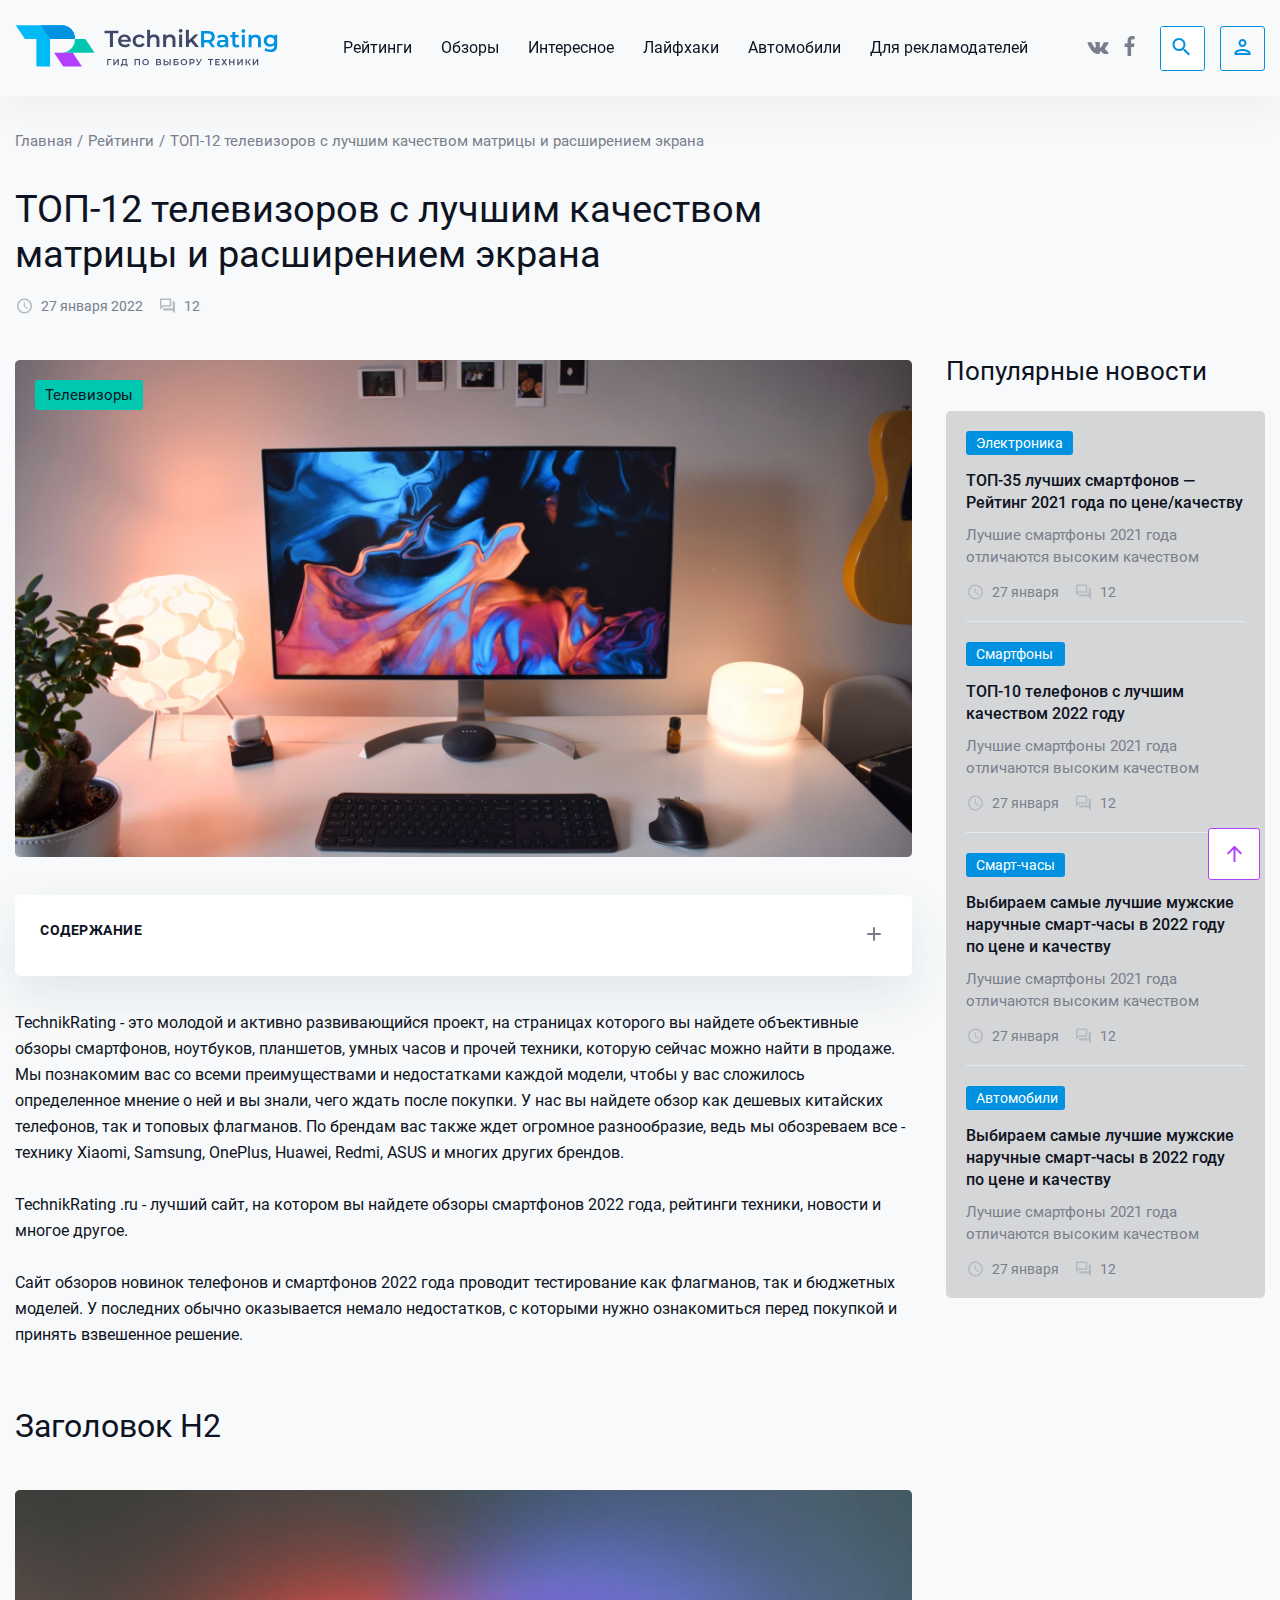
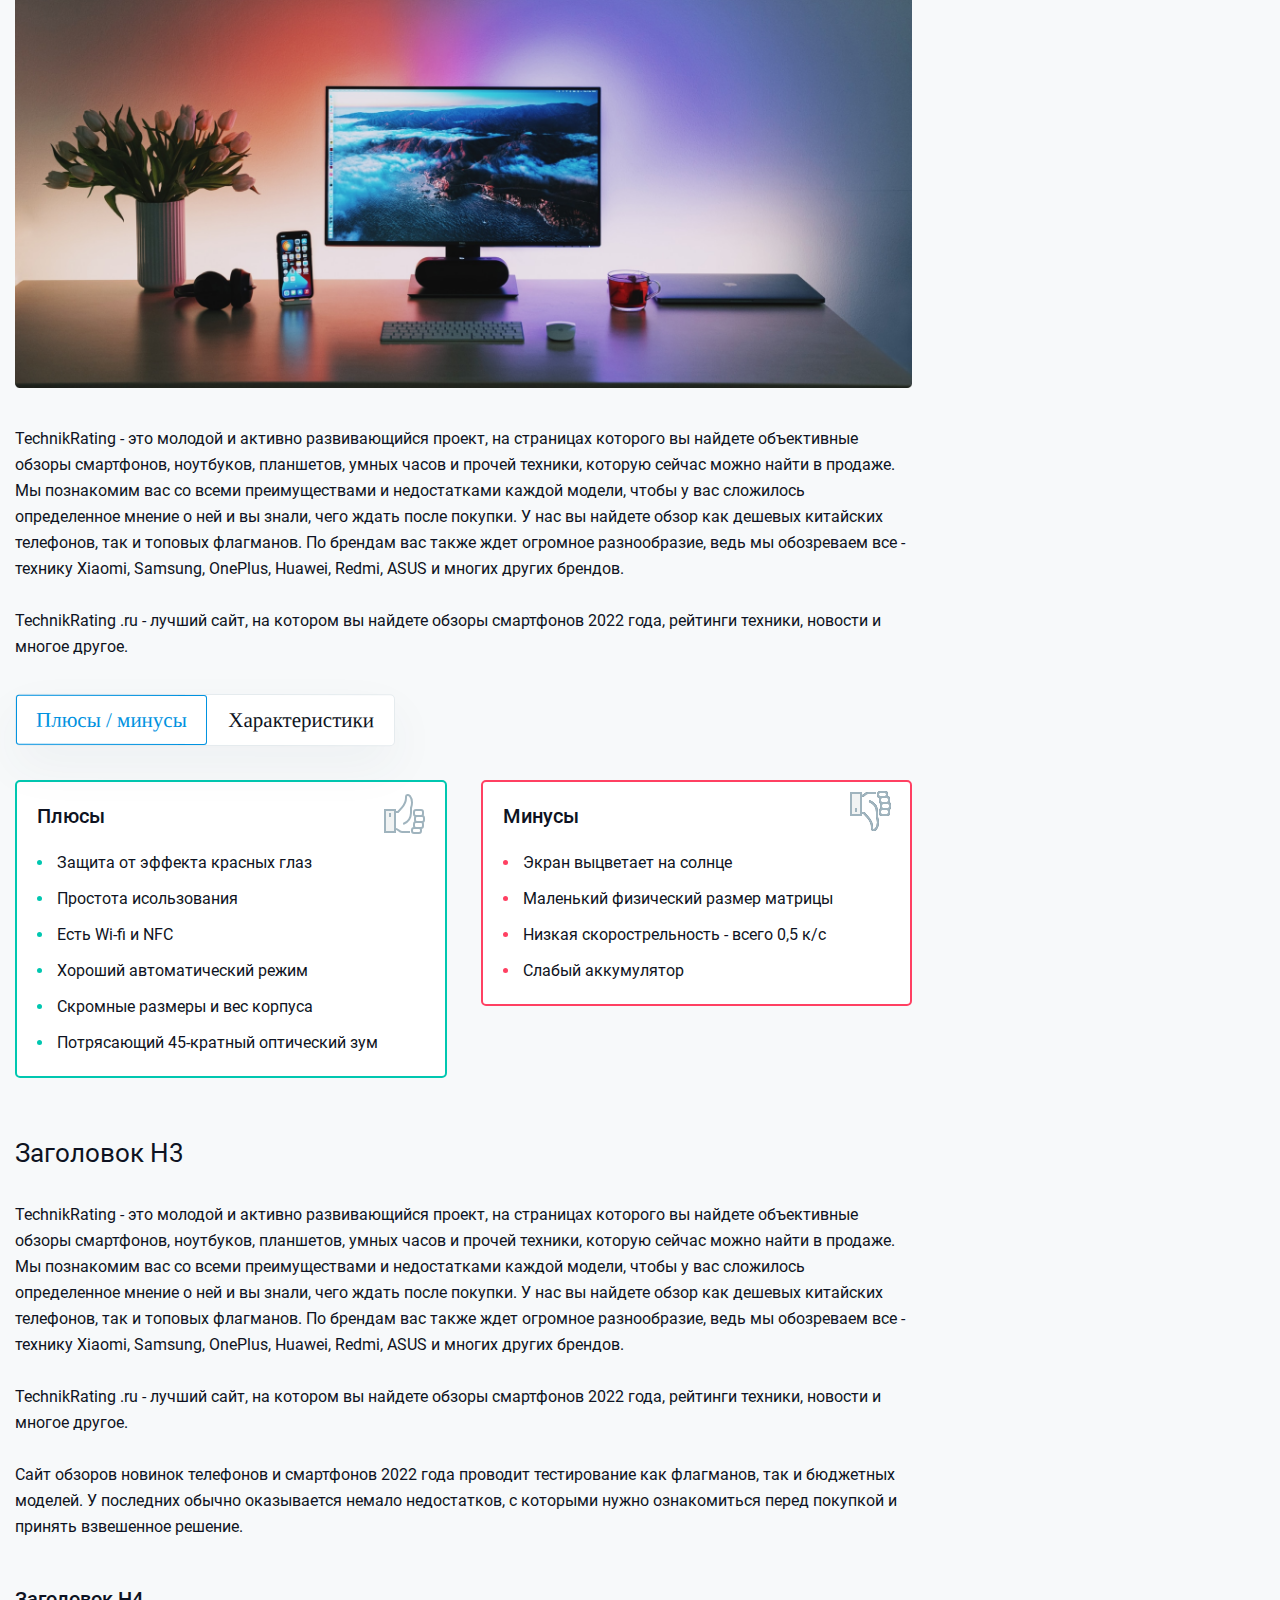
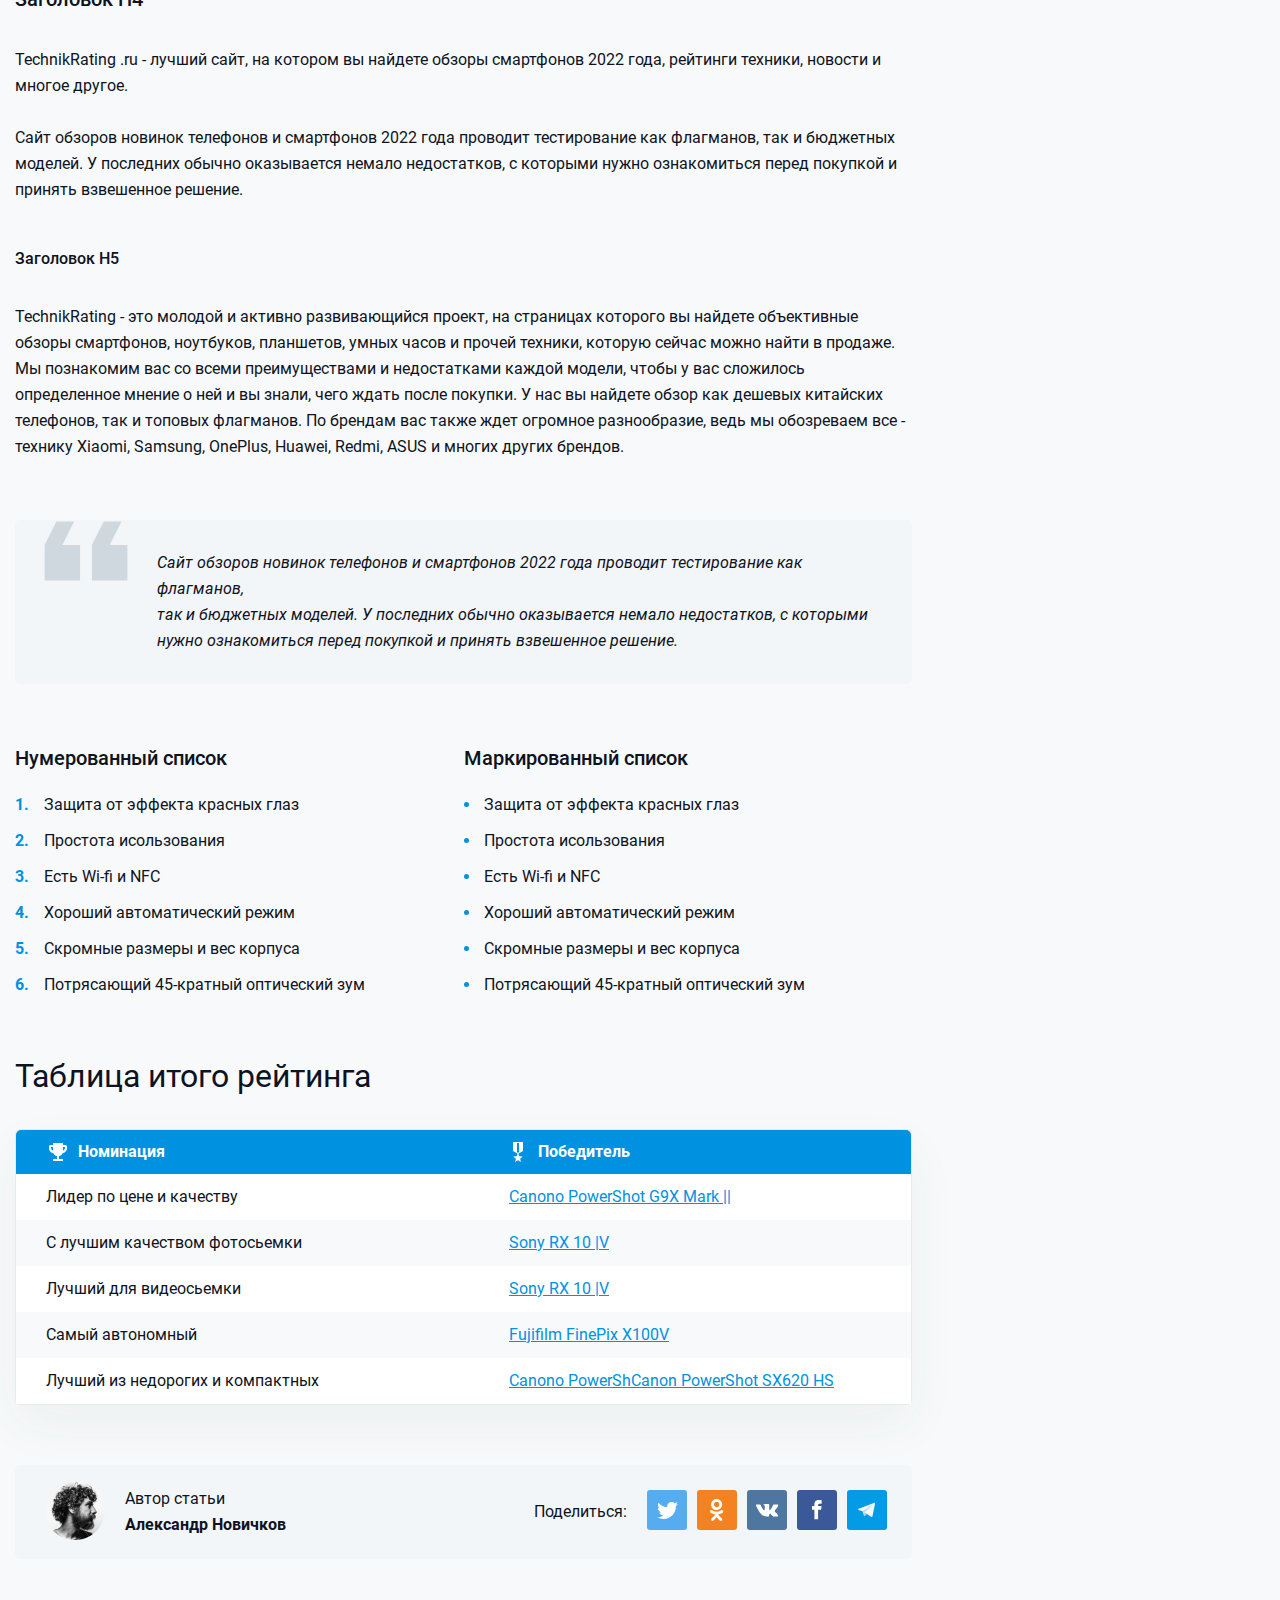
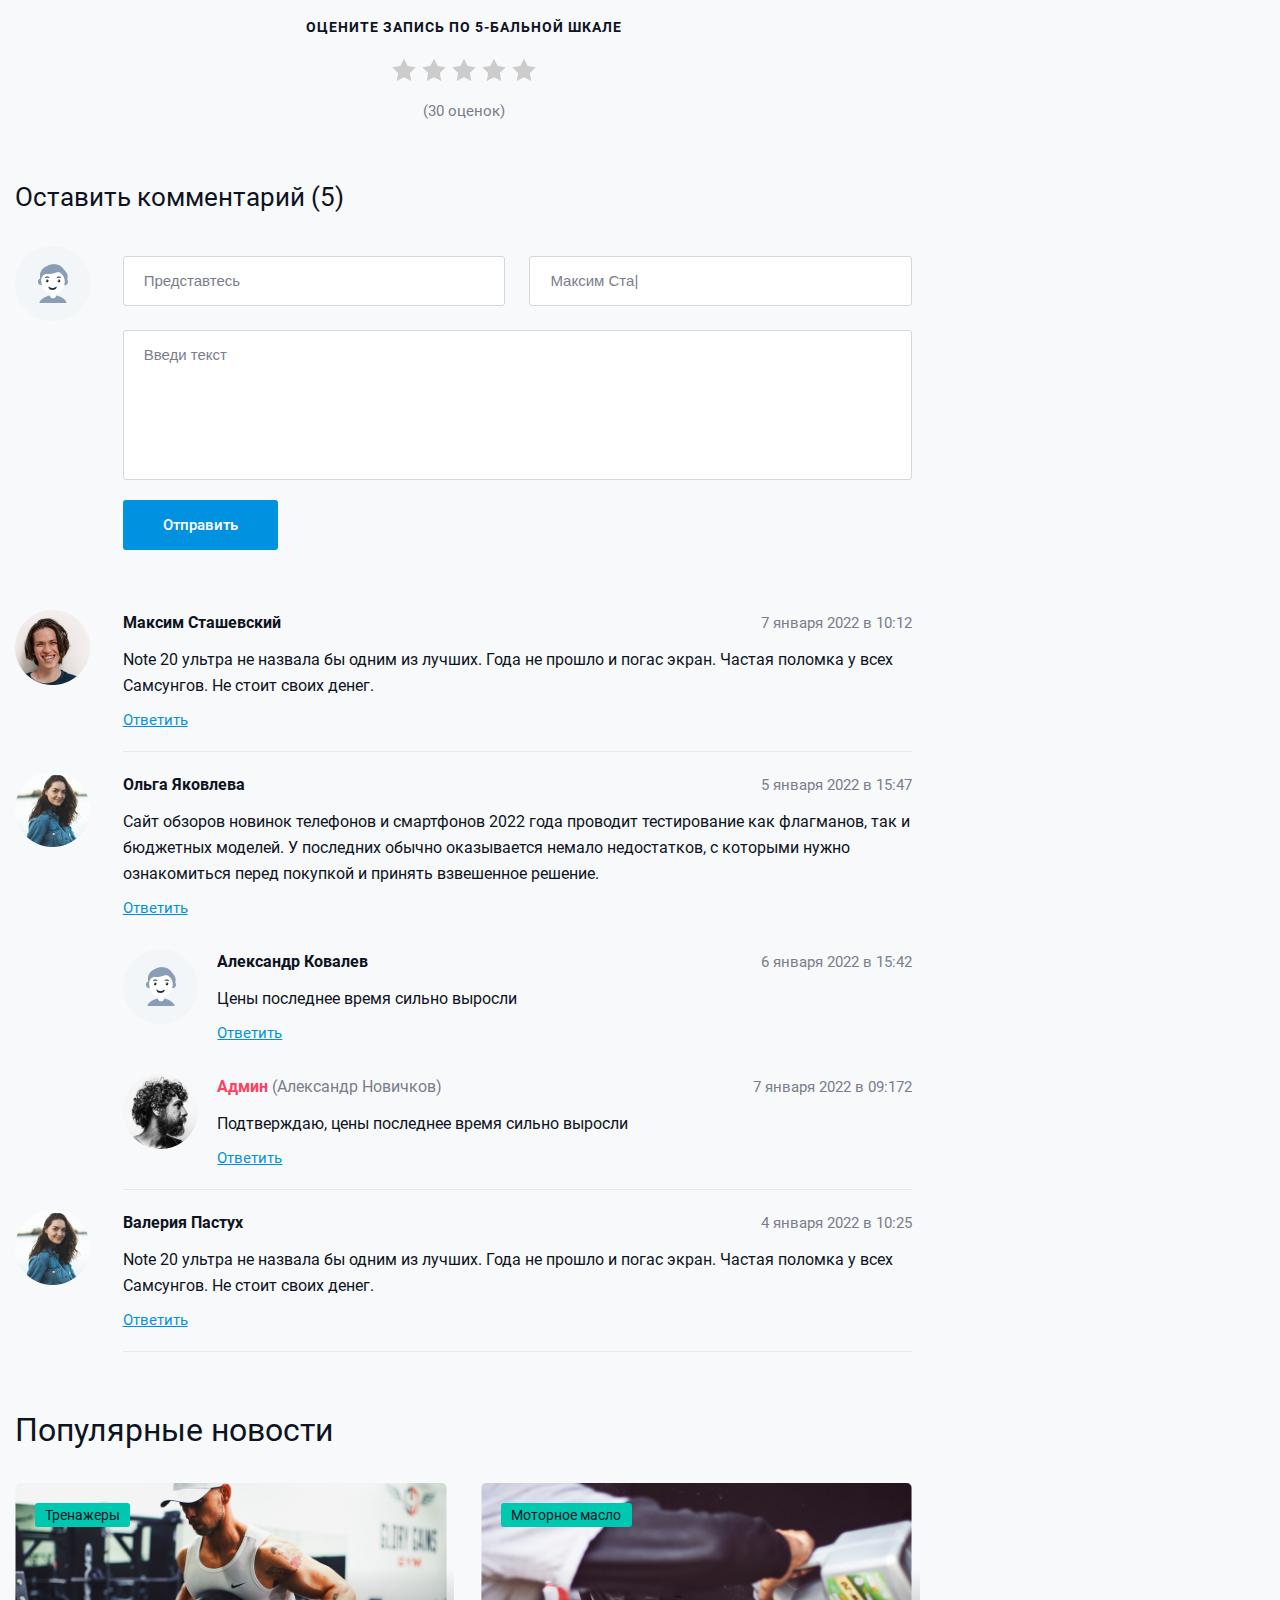
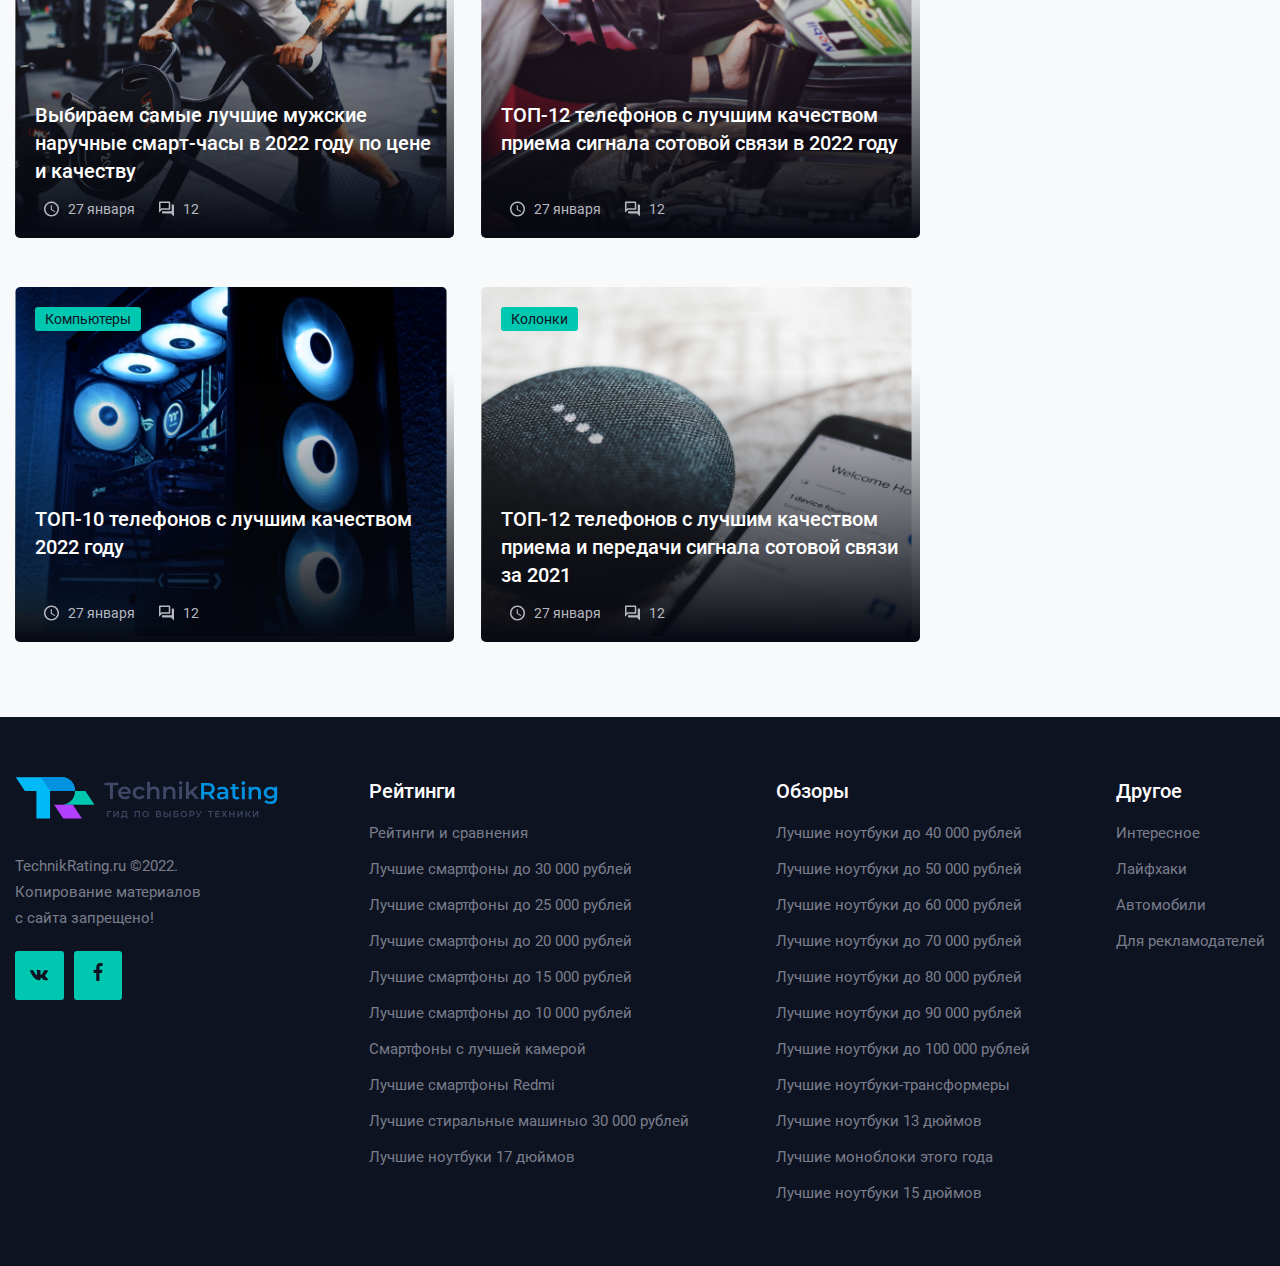
==== commit cd32a617: "Update index2.html" ====
--- a/index2.html
+++ b/index2.html
@@ -114,6 +114,9 @@
 							<ul class="burger-ul">
 								<li class="burger-li">
 									<a href="#">Интересное</a>
+								</li>
+								<li class="burger-li">
+									<a href="#">Лайфхаки</a>
 								</li>
 								<li class="burger-li">
 									<a href="#">Автомобили</a>
@@ -281,13 +284,20 @@
 						</ul>
 					</div>
 					<div class="header-buttons">
-						<button class="header-button">
-							<img src="images/search.svg" alt="">
-						</button>
+						
 						<button class="header-button2">
 							<img src="images/chel.svg" alt="">
 							<img src="images/chel-h.svg" alt="">
 						</button>
+						<div id="sb-search" class="sb-search ">
+						    <form role="search" method="get" action="">
+							<input class="sb-search-input" placeholder="Rechercher un artiste, un événement, ..." type="search" value="" name="search" id="search" autocomplete="off">
+							<input class="sb-search-submit" type="submit" value="">
+							<span class="sb-icon-search"><svg width="25" height="24" viewBox="0 0 25 24" fill="none" xmlns="http://www.w3.org/2000/svg">
+						<path d="M16 14H15.21L14.93 13.73C15.91 12.59 16.5 11.11 16.5 9.5C16.5 5.91 13.59 3 10 3C6.41 3 3.5 5.91 3.5 9.5C3.5 13.09 6.41 16 10 16C11.61 16 13.09 15.41 14.23 14.43L14.5 14.71V15.5L19.5 20.49L20.99 19L16 14ZM10 14C7.51 14 5.5 11.99 5.5 9.5C5.5 7.01 7.51 5 10 5C12.49 5 14.5 7.01 14.5 9.5C14.5 11.99 12.49 14 10 14Z" fill="#0092E0"/>
+						</svg></span>
+						    </form>
+						</div>
 					</div>
 				</div>
 			</div>
@@ -1436,4 +1446,4 @@
 	
 	
 </body>	
-</html>+</html>
--- a/css/main.css
+++ b/css/main.css
@@ -687,7 +687,7 @@
   transition: transform .5s ease;
 }
 
-.monitor-img:hover img {
+.top-monitor:hover .monitor-img img {
   transform: scale(1.2);
 }
 
@@ -776,7 +776,7 @@
   text-decoration: none;
 }
 
-.work-link p:hover {
+.work-link:hover p {
   text-decoration-line: underline;
   color: #0092E0; 
 }
@@ -792,7 +792,7 @@
   transition: transform .5s ease;
 }
 
-.work-link-img:hover img {
+.work-link:hover .work-link-img img {
   transform: scale(1.2);
 }
 
@@ -901,7 +901,7 @@
   transition: transform .5s ease;
 }
 
-.work-link-img2:hover img {
+.work-link2:hover .work-link-img2 img {
   transform: scale(1.2);
 }
 
@@ -1153,7 +1153,7 @@
   transition: transform .5s ease;
 }
 
-.popular-link-img:hover img {
+.popular-news-link:hover .popular-link-img img {
   transform: scale(1.2);
 }
 
@@ -1206,7 +1206,7 @@
 
 }
 
-.recent-news-link p:hover {
+.recent-news-link:hover p {
   text-decoration-line: underline;
   color: #0092E0;
 }
@@ -1282,7 +1282,7 @@
   transition: transform .5s ease;
 }
 
-.recent-link-img:hover img {
+.recent-news-link:hover .recent-link-img img {
   transform: scale(1.2);
 }
 
@@ -1309,6 +1309,48 @@
   font-size: 16px;
   line-height: 26px;
   color: #0E1322;
+}
+
+/*switch*/
+
+.switch {
+  padding: 0 0 60px 0;
+}
+
+.switch-ul {
+  display: flex;
+  align-items: center;
+  width: 100%;
+  justify-content: center;
+}
+
+.switch-li {
+  padding: 0 5px;
+}
+
+.switch-li a {
+  border-radius: 3px;
+  padding: 2px 10px 3px 10px;
+  font-size: 16px;
+  line-height: 20px;
+  text-decoration: none;
+  color: #0E1322;
+}
+
+.switch-li a:hover {
+  background: #027cf5;
+  color: #fff;
+}
+
+.switch-li a:focus {
+  background: #c4dffb;
+  color: #7e7e81;
+}
+
+.switch-points {
+  border-radius: 3px;
+  padding: 2px 10px 3px 10px;
+  background: #d5d6d7;
 }
 
 /*footer*/
--- a/css/media.css
+++ b/css/media.css
@@ -1102,11 +1102,15 @@
 	ul.tabs li {
 		font-size: 13px;
 		line-height: 18px;
+		padding: 12px 0;
+		width: 100%;
 	}
 
 	ul.tabs {
-		width: 275px;
-	}
+	    width: 100%;
+	}
+	
+	
 
 	.tab-title {
 		font-size: 16px;
@@ -1365,6 +1369,10 @@
 	.user-link a {
 		font-size: 13px;
 		line-height: 20px;
+	}
+
+	.switch-mb {
+		display: none;
 	}
 
 }
@@ -1812,4 +1820,4 @@
 	.popular-link-absolute {
 		width: 289px;
 	}
-}+}
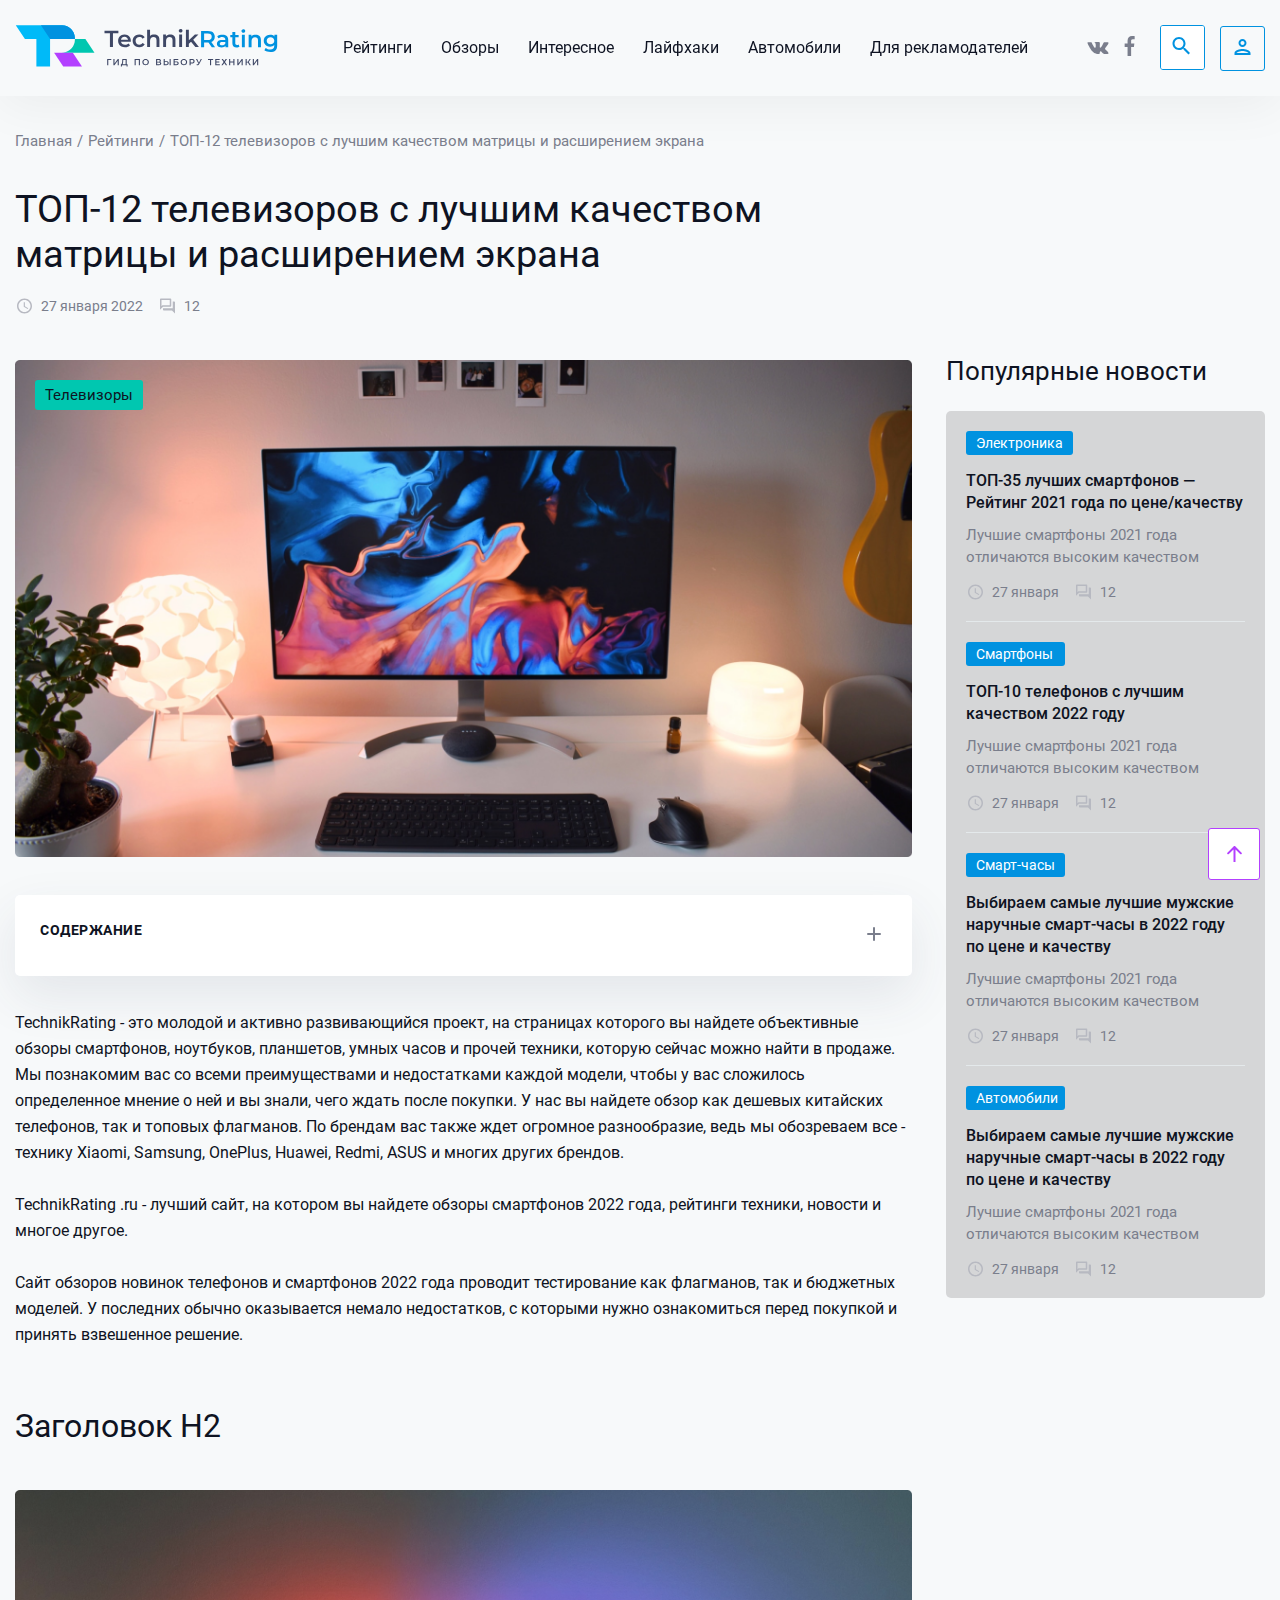
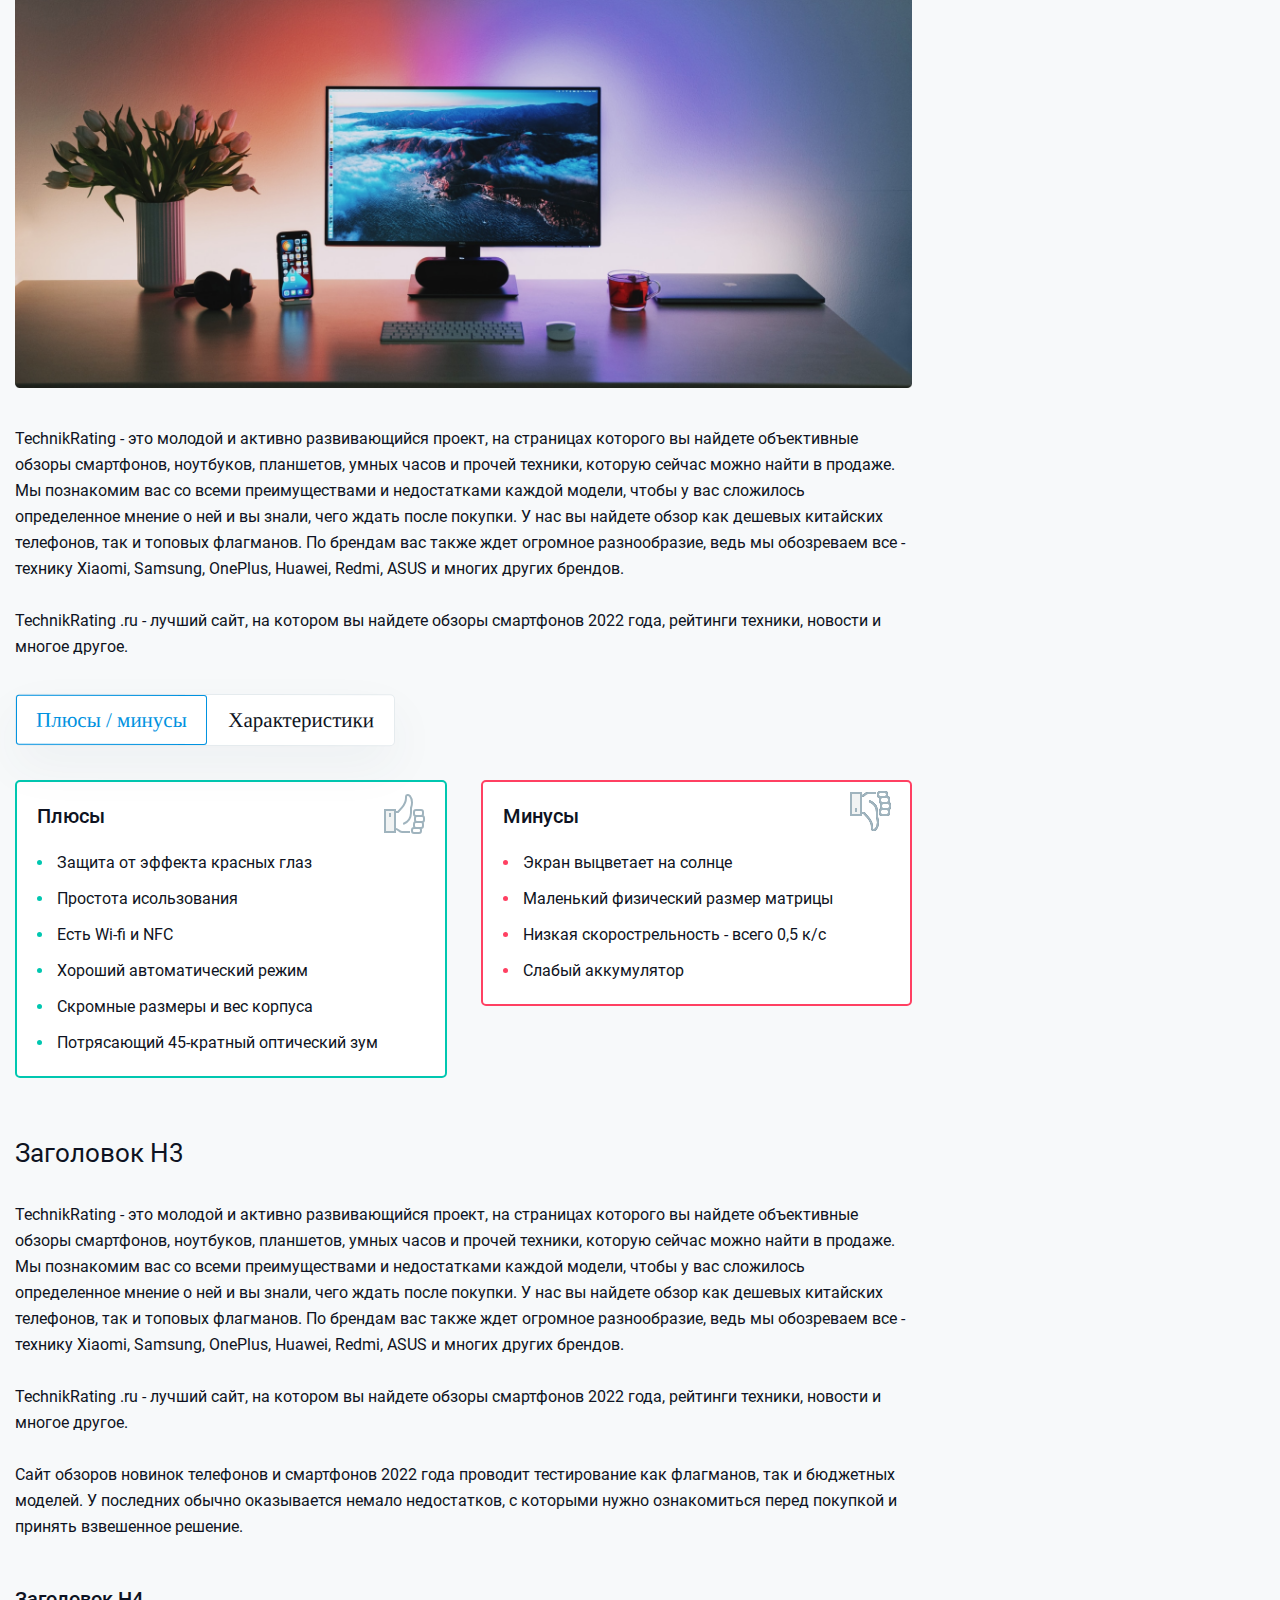
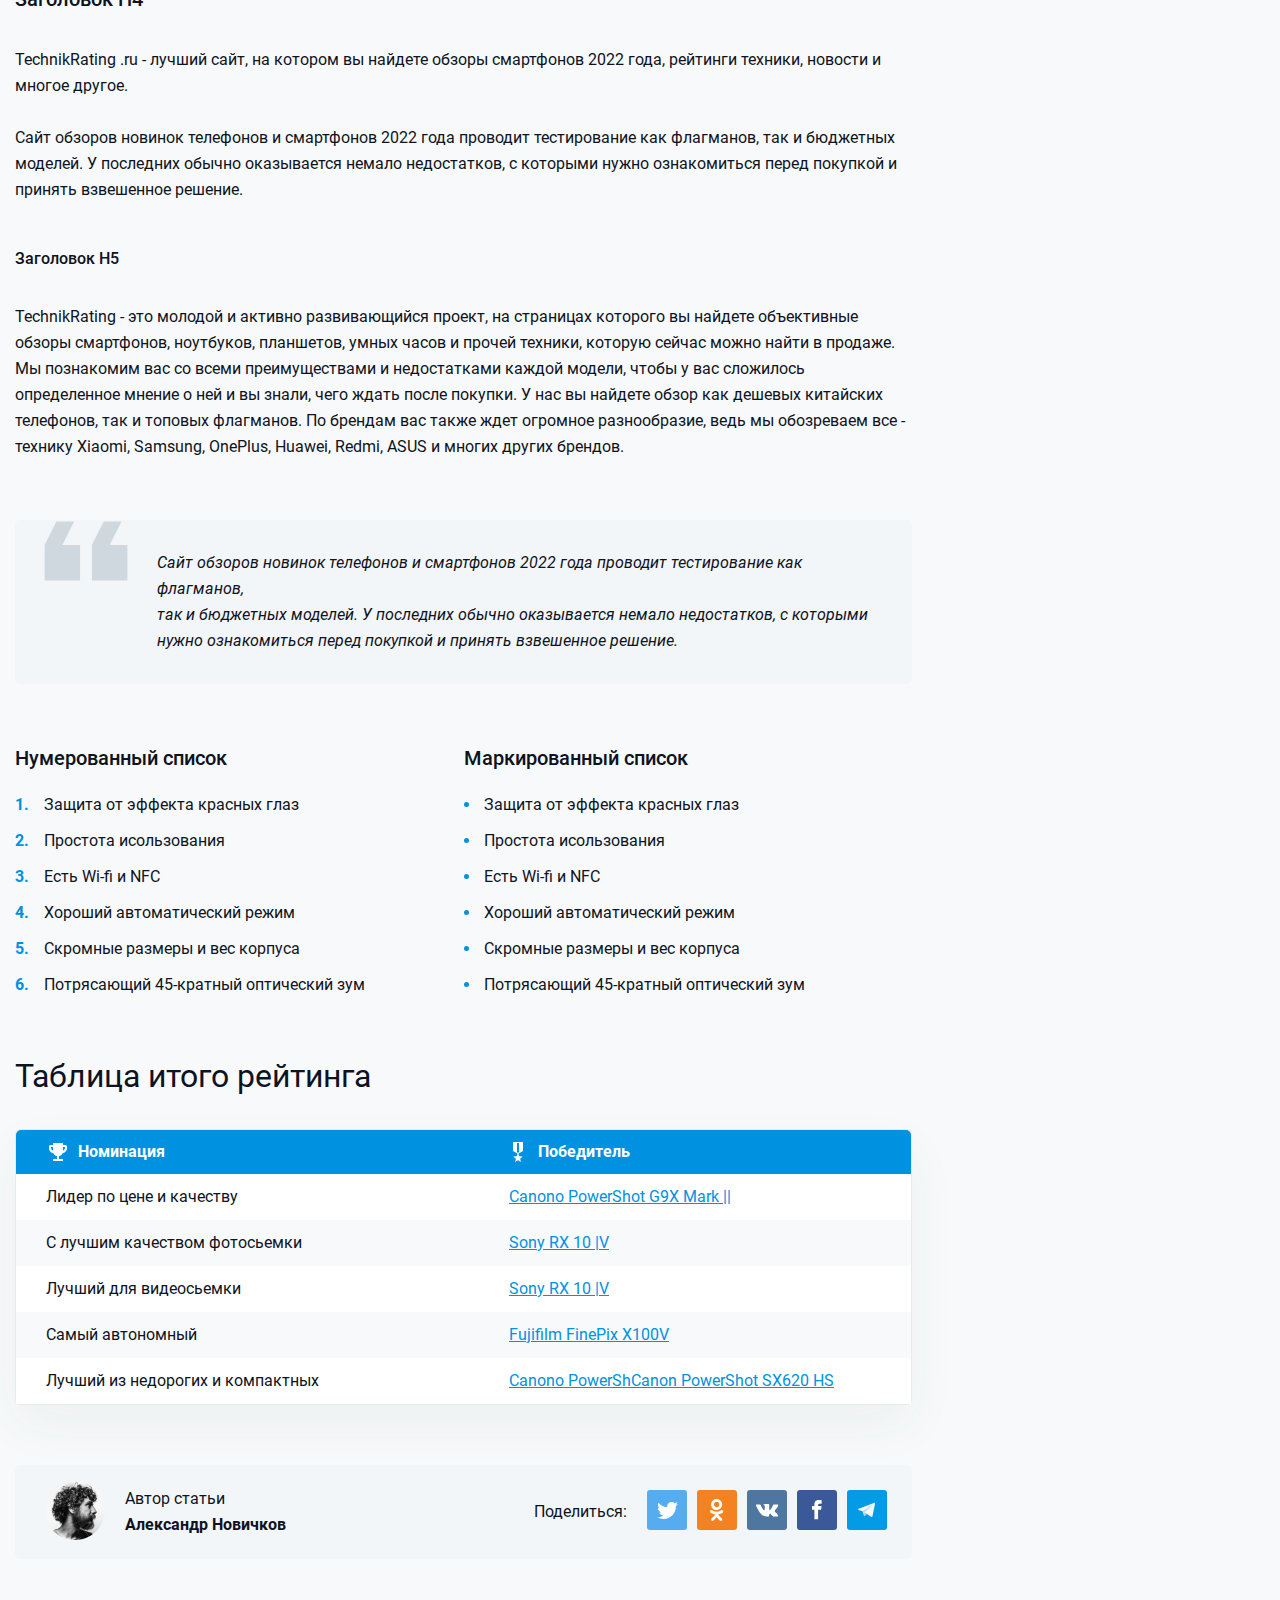
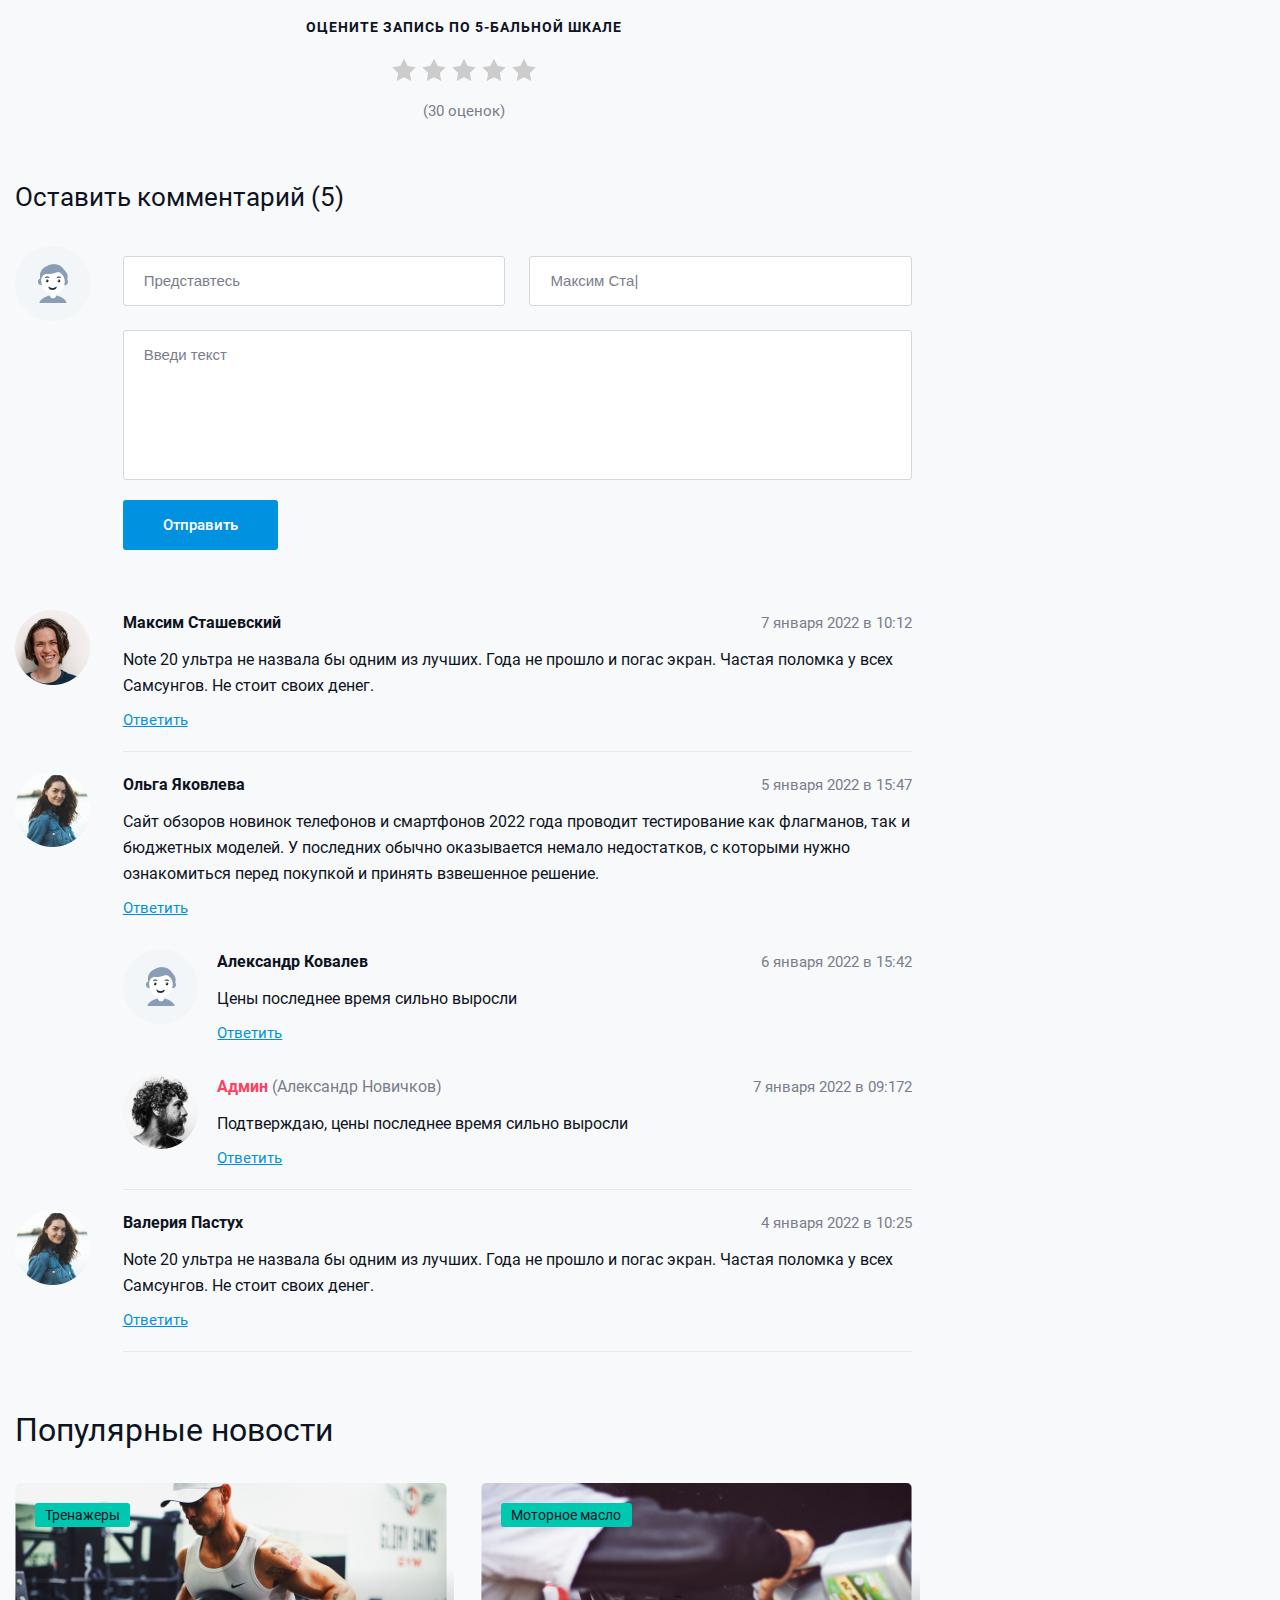
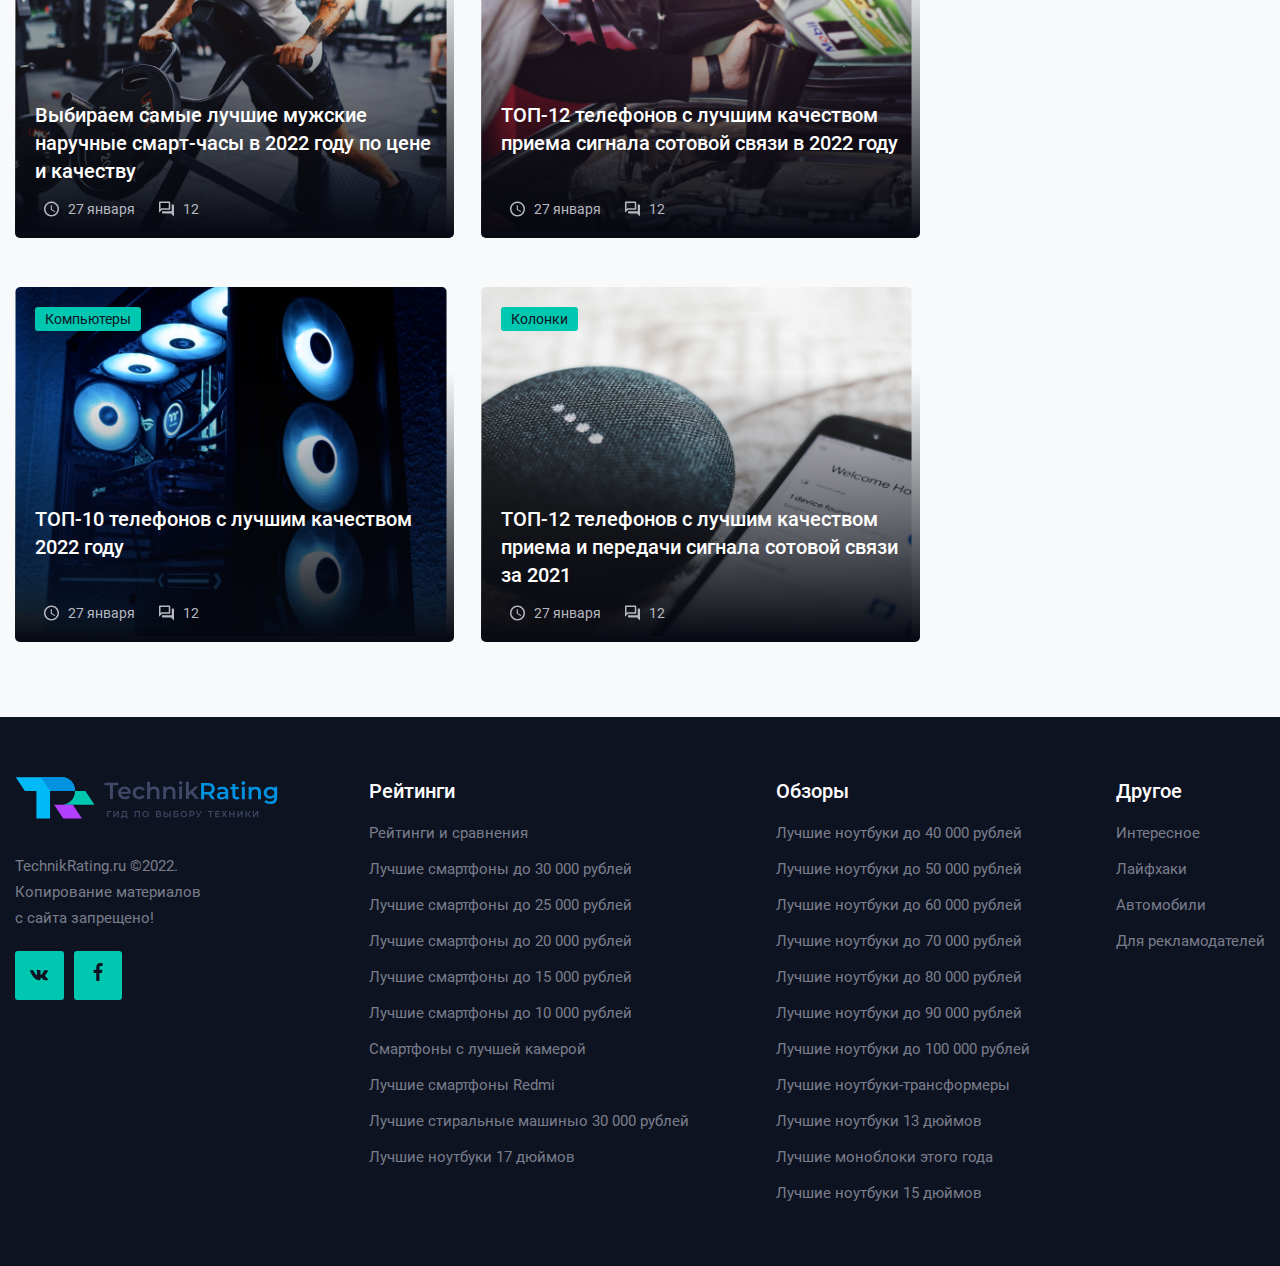
==== commit 2c394104: "Update index2.html" ====
--- a/index2.html
+++ b/index2.html
@@ -289,16 +289,17 @@
 							<img src="images/chel.svg" alt="">
 							<img src="images/chel-h.svg" alt="">
 						</button>
-						<div id="sb-search" class="sb-search ">
-						    <form role="search" method="get" action="">
+						
+					</div>
+				</div>
+				<div id="sb-search" class="sb-search ">
+				  <form role="search" method="get" action="">
 							<input class="sb-search-input" placeholder="Rechercher un artiste, un événement, ..." type="search" value="" name="search" id="search" autocomplete="off">
 							<input class="sb-search-submit" type="submit" value="">
 							<span class="sb-icon-search"><svg width="25" height="24" viewBox="0 0 25 24" fill="none" xmlns="http://www.w3.org/2000/svg">
 						<path d="M16 14H15.21L14.93 13.73C15.91 12.59 16.5 11.11 16.5 9.5C16.5 5.91 13.59 3 10 3C6.41 3 3.5 5.91 3.5 9.5C3.5 13.09 6.41 16 10 16C11.61 16 13.09 15.41 14.23 14.43L14.5 14.71V15.5L19.5 20.49L20.99 19L16 14ZM10 14C7.51 14 5.5 11.99 5.5 9.5C5.5 7.01 7.51 5 10 5C12.49 5 14.5 7.01 14.5 9.5C14.5 11.99 12.49 14 10 14Z" fill="#0092E0"/>
 						</svg></span>
-						    </form>
-						</div>
-					</div>
+				 </form>
 				</div>
 			</div>
 		</div>
